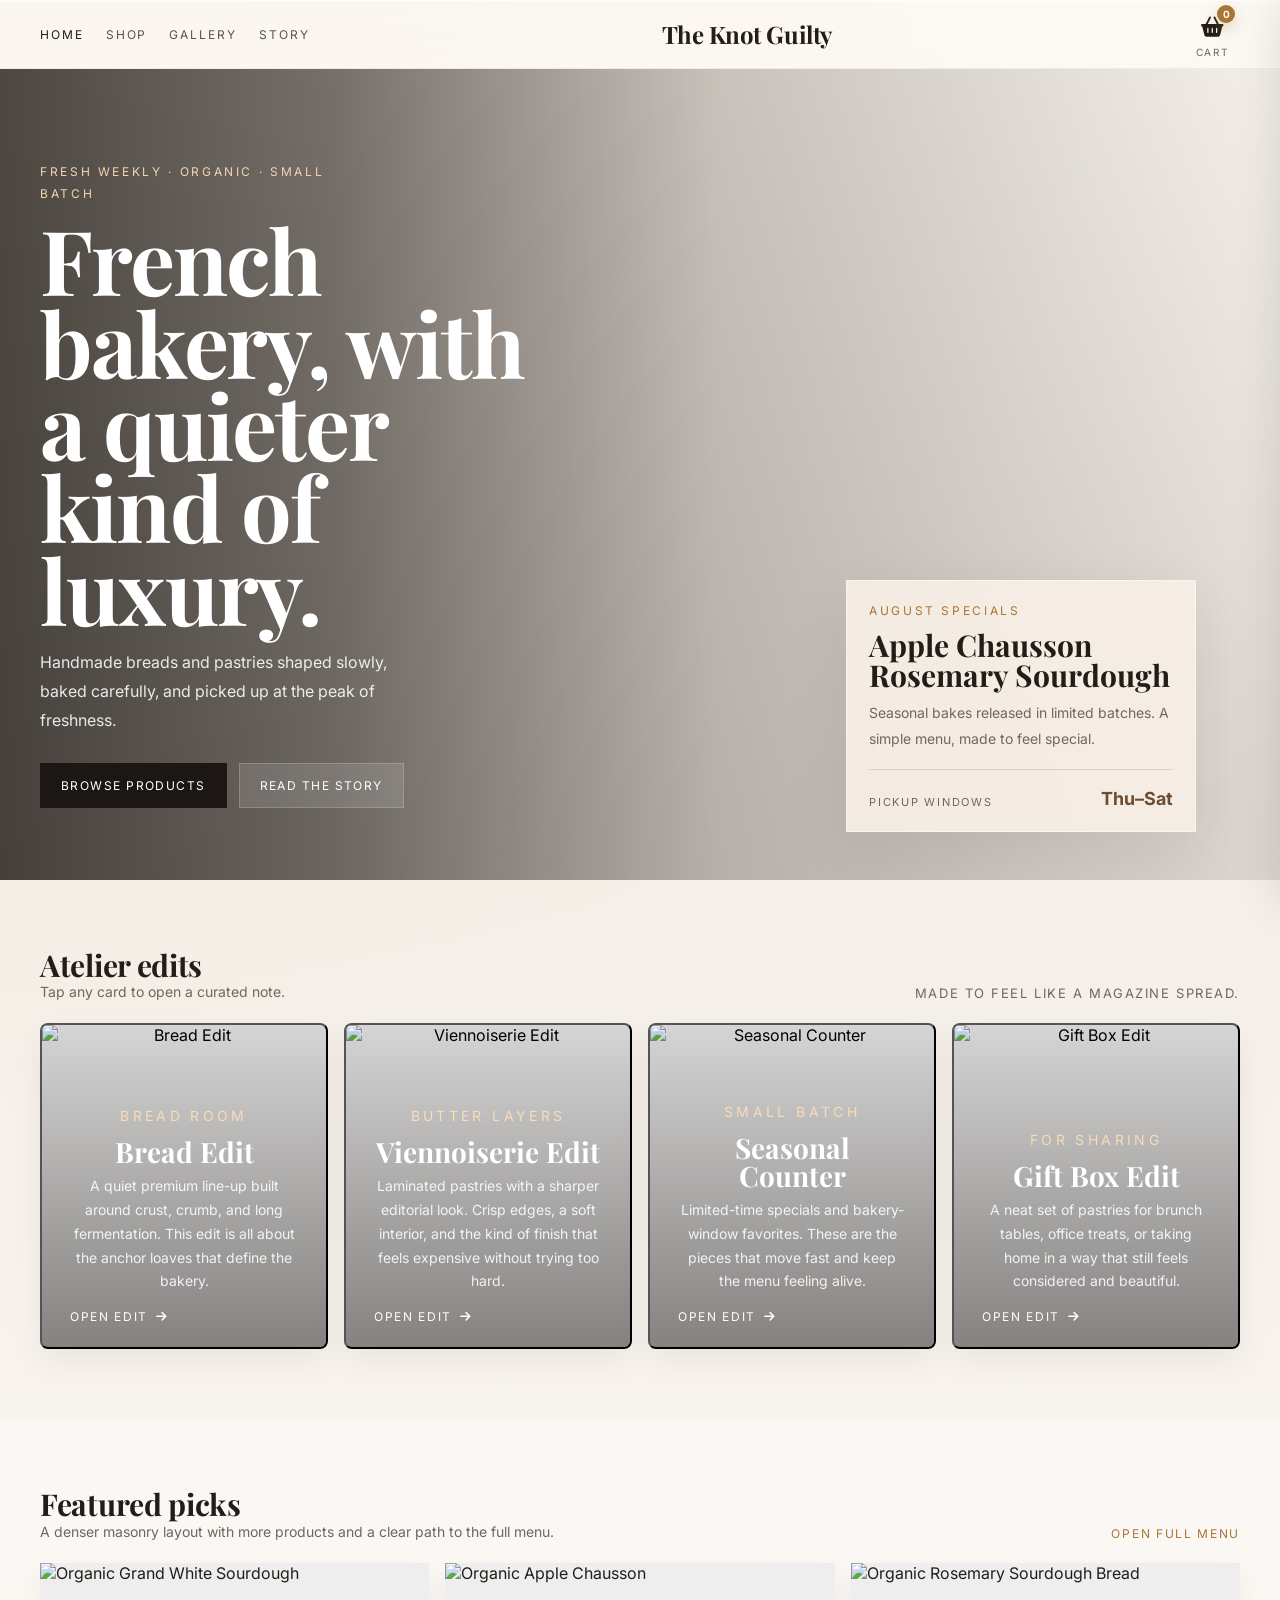
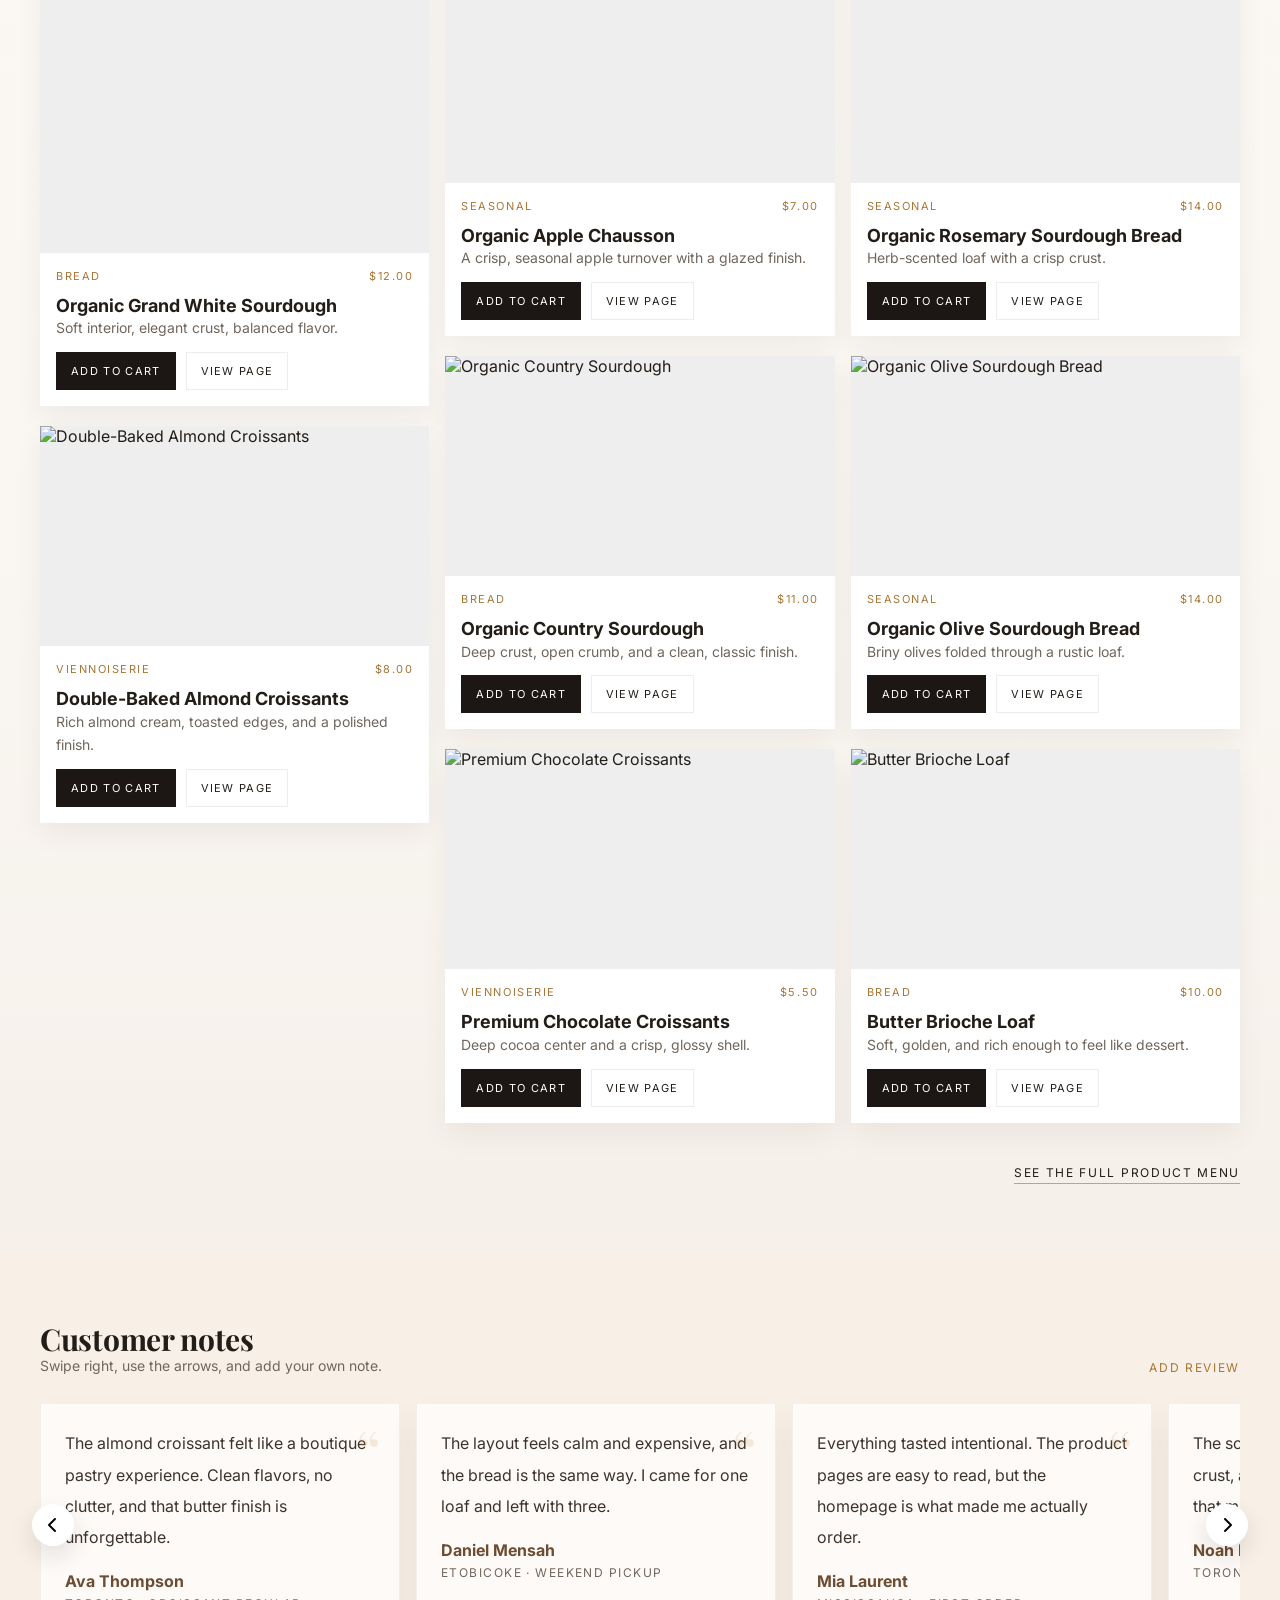
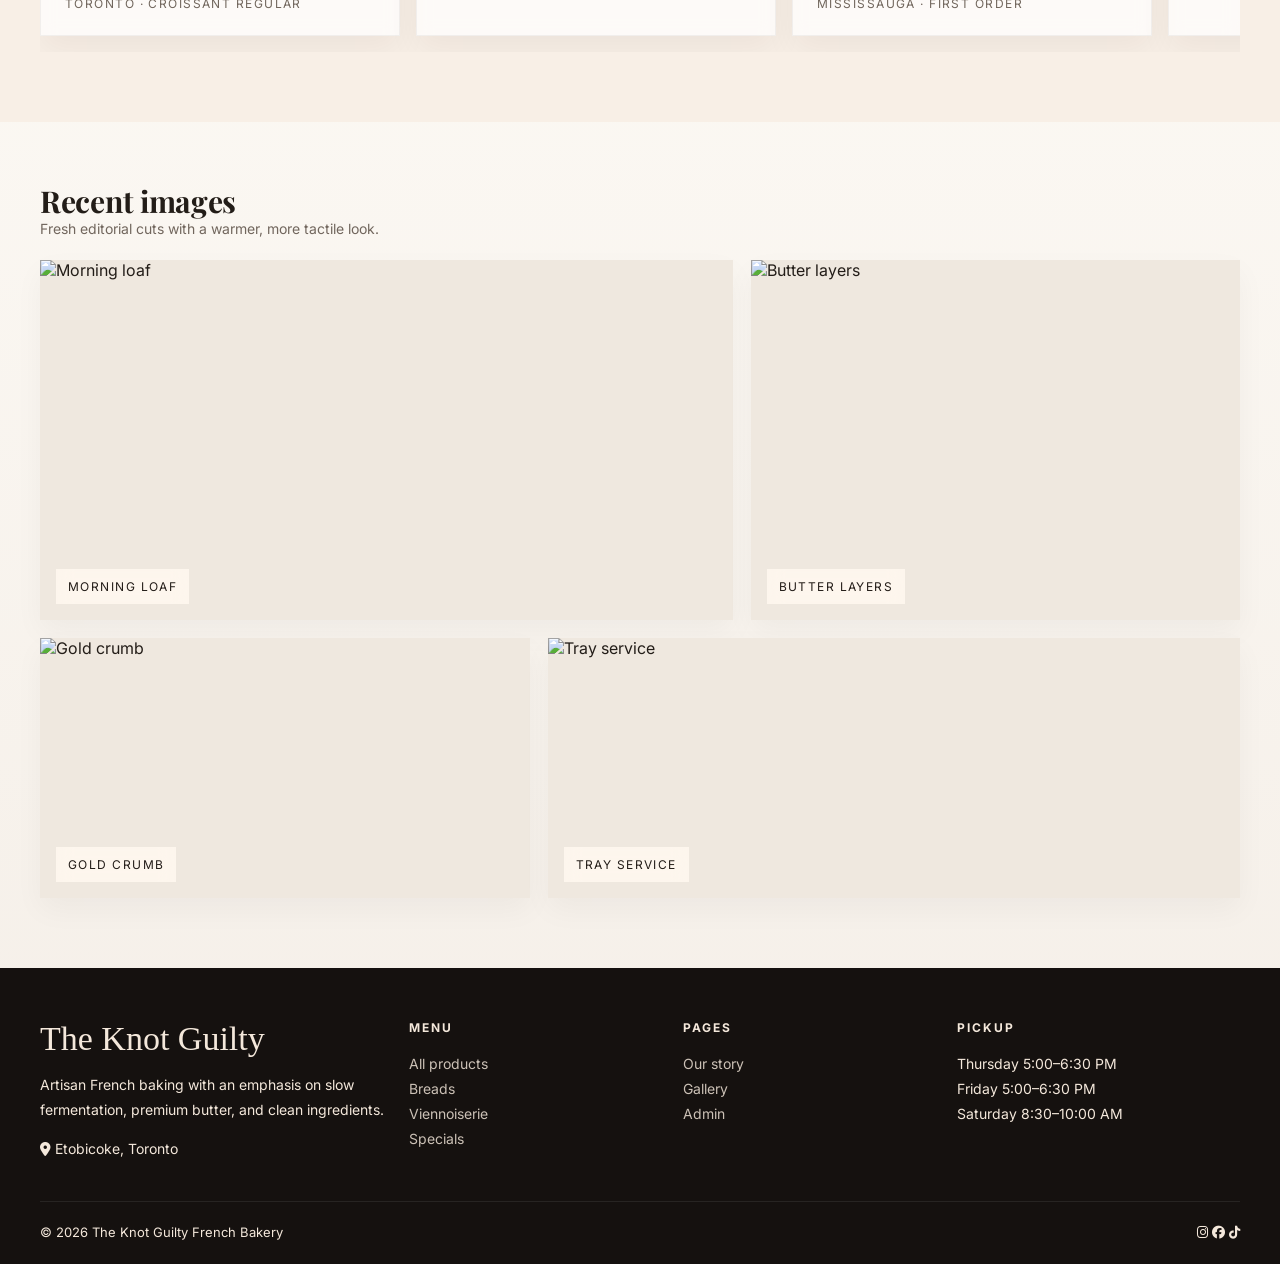
==== index.html @ 5c3dc0d5 "Add files via upload" ====
<!doctype html>
<html lang="en">
<head>
  <meta charset="utf-8">
  <meta name="viewport" content="width=device-width, initial-scale=1">
  <title>The Knot Guilty French Bakery</title>
  <link rel="preconnect" href="https://fonts.googleapis.com">
  <link rel="preconnect" href="https://fonts.gstatic.com" crossorigin>
  <link href="https://fonts.googleapis.com/css2?family=Inter:wght@400;500;600;700;800&family=Playfair+Display:wght@600;700;800&display=swap" rel="stylesheet">
  <link rel="stylesheet" href="https://cdnjs.cloudflare.com/ajax/libs/font-awesome/6.5.0/css/all.min.css">
  <link rel="stylesheet" href="styles.css">
  <link rel="stylesheet" href="home.css">
</head>
<body class="home-page">
  <header class="header home-header">
    <div class="container">
      <div class="header-start">
        <button class="menu-toggle" id="menu-toggle" type="button" aria-label="Open menu" aria-controls="mobile-menu" aria-expanded="false">
          <i class="fa-solid fa-bars" aria-hidden="true"></i>
          <span>Menu</span>
        </button>
        <nav class="nav nav--desktop" aria-label="Primary">
          <a href="index.html" aria-current="page">Home</a>
          <a href="products.html">Shop</a>
          <a href="gallery.html">Gallery</a>
          <a href="story.html">Story</a>
        </nav>
      </div>

      <a class="logo" href="index.html" aria-label="The Knot Guilty home">
        <span>The Knot Guilty</span>
      </a>

      <div class="header-actions">
        <button class="header-cart" id="cart-toggle" type="button" aria-label="Open cart" aria-controls="cart-drawer" aria-expanded="false">
          <span class="header-cart__icon">
            <i class="fa-solid fa-basket-shopping" aria-hidden="true"></i>
            <span class="header-cart__badge" data-cart-count>0</span>
          </span>
          <span class="header-cart__label">Cart</span>
        </button>
      </div>
    </div>
  </header>

  <aside class="mobile-menu" id="mobile-menu" aria-hidden="true" aria-label="Menu">
    <div class="mobile-menu__panel">
      <div class="mobile-menu__head">
        <div>
          <p class="eyebrow">Menu</p>
          <h2>Browse the bakery</h2>
        </div>
        <button class="icon-button" type="button" data-close-menu aria-label="Close menu">
          <i class="fa-solid fa-xmark"></i>
        </button>
      </div>

      <nav class="mobile-menu__nav">
        <a href="index.html" aria-current="page" data-mobile-link>Home</a>
        <a href="products.html" data-mobile-link>Shop</a>
        <a href="gallery.html" data-mobile-link>Gallery</a>
        <a href="story.html" data-mobile-link>Story</a>
        <a href="admin.html" data-mobile-link>Admin</a>
      </nav>

      <div class="mobile-menu__note">
        <p class="eyebrow">Pickup</p>
        <p>Thursday 5:00–6:30 PM<br>Friday 5:00–6:30 PM<br>Saturday 8:30–10:00 AM</p>
      </div>
    </div>
  </aside>

  <main>
    <section class="hero">
      <div class="container hero-grid">
        <div class="hero-copy">
          <p class="eyebrow">Fresh weekly · Organic · Small batch</p>
          <h1>French bakery, with a quieter kind of luxury.</h1>
          <p class="hero-lede">Handmade breads and pastries shaped slowly, baked carefully, and picked up at the peak of freshness.</p>
          <div class="hero-actions">
            <a class="btn btn-dark" href="products.html">Browse products</a>
            <a class="btn btn-light" href="story.html">Read the story</a>
          </div>
        </div>

        <aside class="hero-card">
          <div class="hero-card__eyebrow">August specials</div>
          <h2>Apple Chausson<br>Rosemary Sourdough</h2>
          <p>Seasonal bakes released in limited batches. A simple menu, made to feel special.</p>
          <div class="hero-card__line"></div>
          <div class="hero-card__meta">
            <span>Pickup windows</span>
            <strong>Thu–Sat</strong>
          </div>
        </aside>
      </div>
    </section>

    <section class="section editorial-section">
      <div class="container">
        <div class="section-head section-head--home">
          <div>
            <h2>Atelier edits</h2>
            <span>Tap any card to open a curated note.</span>
          </div>
          <p class="section-kicker">Made to feel like a magazine spread.</p>
        </div>

        <div class="edit-grid" data-editorial-grid></div>
      </div>
    </section>

    <section class="section section--cream">
      <div class="container">
        <div class="section-head section-head--home">
          <div>
            <h2>Featured picks</h2>
            <span>A denser masonry layout with more products and a clear path to the full menu.</span>
          </div>
          <a class="text-link" href="products.html">Open full menu</a>
        </div>

        <div class="featured-masonry" data-featured-grid></div>

        <div class="menu-link-row">
          <a class="menu-link" href="products.html">See the full product menu</a>
        </div>
      </div>
    </section>

    <section class="section reviews-section">
      <div class="container">
        <div class="section-head section-head--home">
          <div>
            <h2>Customer notes</h2>
            <span>Swipe right, use the arrows, and add your own note.</span>
          </div>
          <button class="text-link" id="open-review" type="button">Add review</button>
        </div>

        <div class="notes-shell">
          <button class="carousel-arrow carousel-arrow--left" id="reviews-prev" type="button" aria-label="Scroll reviews left">
            <i class="fa-solid fa-chevron-left" aria-hidden="true"></i>
          </button>
          <div class="review-track" data-review-track></div>
          <button class="carousel-arrow carousel-arrow--right" id="reviews-next" type="button" aria-label="Scroll reviews right">
            <i class="fa-solid fa-chevron-right" aria-hidden="true"></i>
          </button>
        </div>
      </div>
    </section>

    <section class="section recent-section">
      <div class="container">
        <div class="section-head section-head--home">
          <div>
            <h2>Recent images</h2>
            <span>Fresh editorial cuts with a warmer, more tactile look.</span>
          </div>
        </div>
        <div class="recent-grid" data-images-grid></div>
      </div>
    </section>
  </main>

  <footer class="footer home-footer">
    <div class="container">
      <div class="footer-grid">
        <div>
          <div class="brand">The Knot Guilty</div>
          <p>Artisan French baking with an emphasis on slow fermentation, premium butter, and clean ingredients.</p>
          <p><i class="fa-solid fa-location-dot"></i> Etobicoke, Toronto</p>
        </div>
        <div>
          <h4>Menu</h4>
          <ul>
            <li><a href="products.html">All products</a></li>
            <li><a href="products.html">Breads</a></li>
            <li><a href="products.html">Viennoiserie</a></li>
            <li><a href="products.html">Specials</a></li>
          </ul>
        </div>
        <div>
          <h4>Pages</h4>
          <ul>
            <li><a href="story.html">Our story</a></li>
            <li><a href="gallery.html">Gallery</a></li>
            <li><a href="admin.html">Admin</a></li>
          </ul>
        </div>
        <div>
          <h4>Pickup</h4>
          <p>Thursday 5:00–6:30 PM<br>Friday 5:00–6:30 PM<br>Saturday 8:30–10:00 AM</p>
        </div>
      </div>
      <div class="footer-bottom">
        <div>© <span data-year></span> The Knot Guilty French Bakery</div>
        <div><i class="fa-brands fa-instagram"></i> <i class="fa-brands fa-facebook"></i> <i class="fa-brands fa-tiktok"></i></div>
      </div>
    </div>
  </footer>

  <div class="backdrop" id="backdrop" hidden></div>

  <aside class="cart-drawer" id="cart-drawer" aria-hidden="true" aria-label="Shopping cart">
    <div class="cart-drawer__panel">
      <div class="cart-drawer__head">
        <div>
          <p class="eyebrow">Your order</p>
          <h2>Cart</h2>
        </div>
        <button class="icon-button" type="button" data-close-cart aria-label="Close cart">
          <i class="fa-solid fa-xmark"></i>
        </button>
      </div>

      <div class="cart-drawer__body" data-cart-body></div>

      <div class="cart-drawer__footer">
        <div class="cart-summary">
          <span>Subtotal</span>
          <strong data-cart-total>$0.00</strong>
        </div>
        <div class="cart-drawer__actions">
          <button class="btn btn-light btn-light--dark" type="button" data-clear-cart>Clear cart</button>
          <button class="btn btn-dark" type="button" data-checkout>Checkout</button>
        </div>
      </div>
    </div>
  </aside>

  <section class="modal" id="editorial-modal" aria-hidden="true" role="dialog" aria-modal="true" aria-labelledby="editorial-title">
    <div class="modal__panel modal__panel--editorial">
      <button class="icon-button modal__close" type="button" data-close-modal aria-label="Close dialog">
        <i class="fa-solid fa-xmark"></i>
      </button>
      <img class="modal__image" data-editorial-image alt="">
      <div class="modal__content">
        <p class="eyebrow" data-editorial-eyebrow></p>
        <h3 id="editorial-title" data-editorial-title></h3>
        <p data-editorial-copy></p>
        <div class="pill-row" data-editorial-pills></div>
        <div class="modal__actions">
          <a class="btn btn-dark" data-editorial-link href="products.html">Open collection</a>
          <a class="btn btn-light btn-light--dark" data-editorial-product href="products.html">View menu</a>
        </div>
      </div>
    </div>
  </section>

  <section class="modal" id="review-modal" aria-hidden="true" role="dialog" aria-modal="true" aria-labelledby="review-title">
    <div class="modal__panel modal__panel--review">
      <button class="icon-button modal__close" type="button" data-close-modal aria-label="Close dialog">
        <i class="fa-solid fa-xmark"></i>
      </button>
      <div class="modal__content">
        <p class="eyebrow">Leave a note</p>
        <h3 id="review-title">Add review</h3>
        <form id="review-form" class="review-form">
          <label>
            <span>Name</span>
            <input type="text" name="name" placeholder="Your name" required>
          </label>
          <label>
            <span>Email</span>
            <input type="email" name="email" placeholder="name@example.com" required>
          </label>
          <label>
            <span>Review</span>
            <textarea name="review" rows="5" placeholder="Tell people what you loved" required></textarea>
          </label>
          <div class="modal__actions">
            <button class="btn btn-dark" type="submit">Publish review</button>
            <button class="btn btn-light btn-light--dark" type="button" data-close-modal>Cancel</button>
          </div>
        </form>
      </div>
    </div>
  </section>

  <div class="modal-message" id="modal-message" hidden></div>

  <script src="home.js"></script>
</body>
</html>
---- styles.css ----
:root{
  --bg:#f7f3ef;
  --surface:#ffffff;
  --surface-2:#f2ece6;
  --ink:#1f1b17;
  --muted:#6f665f;
  --line:rgba(31,27,23,.10);
  --gold:#d7a45a;
  --gold-dark:#b98534;
  --brown:#6a4b33;
  --shadow:0 18px 50px rgba(20,15,10,.08);
  --radius:10px;
  --radius-sm:6px;
  --max:1280px;
}
*{box-sizing:border-box}
html,body{margin:0;padding:0}
body{
  font-family: Inter, ui-sans-serif, system-ui, -apple-system, BlinkMacSystemFont, "Segoe UI", sans-serif;
  color:var(--ink);
  background:
    radial-gradient(circle at top left, rgba(215,164,90,.08), transparent 24%),
    linear-gradient(180deg, #fff, var(--bg) 18%, #fff 55%);
}
img{max-width:100%;display:block}
a{text-decoration:none;color:inherit}
button,input{font:inherit}
.container{max-width:var(--max);margin:0 auto;padding:0 20px}
.topbar{
  background:#27221e;color:#f6efe7;font-size:12px;letter-spacing:.02em
}
.topbar .container{
  display:flex;justify-content:space-between;align-items:center;padding:8px 20px
}
.topbar a{color:#f6efe7;opacity:.82;margin-left:18px}
.topbar a:hover{opacity:1}
.header{
  background:rgba(255,255,255,.82);
  backdrop-filter:blur(14px);
  border-bottom:1px solid rgba(0,0,0,.05);
  position:sticky;top:0;z-index:20
}
.header .container{
  display:grid;grid-template-columns:1fr auto 1fr;align-items:center;gap:16px;padding:16px 20px
}
.logo{
  display:flex;align-items:center;justify-content:center;font-family:Georgia, "Times New Roman", serif;
  font-size:28px;font-weight:700;letter-spacing:.03em
}
.logo span{display:inline-block}
.header-icons{display:flex;justify-content:flex-end;gap:16px;color:var(--muted)}
.nav{
  display:flex;gap:22px;align-items:center;font-size:12px;letter-spacing:.16em;text-transform:uppercase;
}
.nav a{opacity:.78}
.nav a:hover{opacity:1}
.search{
  display:flex;align-items:center;justify-content:flex-end;gap:8px
}
.search input{
  width:min(320px,100%);border:none;border-bottom:1px solid var(--line);padding:8px 4px;background:transparent;outline:none
}
.hero{
  position:relative;min-height:620px;overflow:hidden;background:
    linear-gradient(90deg, rgba(15,10,6,.65) 0%, rgba(15,10,6,.42) 34%, rgba(15,10,6,.14) 58%, rgba(15,10,6,.02) 100%),
    url('https://images.unsplash.com/photo-1555507036-ab1f4038808a?auto=format&fit=crop&w=1800&q=80') center/cover no-repeat;
  color:#fff
}
.hero::after{
  content:"";position:absolute;inset:0;
  background:linear-gradient(180deg, transparent 60%, rgba(18,12,8,.20));
}
.hero .container{position:relative;z-index:1;min-height:620px;display:flex;align-items:center}
.hero__content{max-width:520px;padding:90px 0}
.hero .eyebrow{
  text-transform:uppercase;letter-spacing:.22em;font-size:12px;color:#f2d5b2;margin:0 0 14px
}
.hero h1{
  font-family:Georgia, "Times New Roman", serif;
  font-size:clamp(48px, 7vw, 84px);line-height:.94;margin:0 0 18px;font-weight:700;max-width:8ch
}
.hero p{max-width:38ch;color:rgba(255,255,255,.88);font-size:16px;line-height:1.8;margin:0 0 28px}
.hero-actions{display:flex;gap:12px;flex-wrap:wrap}
.btn{
  display:inline-flex;align-items:center;gap:10px;padding:14px 20px;border-radius:0;border:1px solid transparent;
  transition:all .2s ease;font-size:13px;letter-spacing:.12em;text-transform:uppercase
}
.btn-dark{background:#171311;color:#fff}
.btn-dark:hover{transform:translateY(-1px);background:#000}
.btn-light{background:rgba(255,255,255,.12);color:#fff;border-color:rgba(255,255,255,.25);backdrop-filter:blur(8px)}
.btn-light:hover{background:rgba(255,255,255,.18)}
.hero-card{
  position:absolute;right:5vw;bottom:48px;z-index:2;background:rgba(255,255,255,.82);
  backdrop-filter:blur(10px);color:var(--ink);padding:18px;border:1px solid rgba(255,255,255,.5);
  width:min(300px, 82vw);box-shadow:var(--shadow)
}
.hero-card .small{font-size:12px;letter-spacing:.16em;text-transform:uppercase;color:var(--gold-dark);margin-bottom:10px}
.hero-card h3{margin:0 0 8px;font-size:24px;line-height:1.05;font-family:Georgia, serif}
.hero-card p{margin:0;color:var(--muted);line-height:1.7;font-size:14px}
.rail{
  background:#fff;border-top:1px solid var(--line);border-bottom:1px solid var(--line)
}
.category-rail{
  display:grid;grid-template-columns:repeat(6,1fr);gap:14px;padding:18px 0
}
.cat{
  background:#faf7f4;border:1px solid rgba(0,0,0,.05);padding:16px 12px;text-align:center;display:grid;gap:8px;
}
.cat i{font-size:20px;color:var(--brown)}
.cat span{font-size:12px;letter-spacing:.12em;text-transform:uppercase}
.section{padding:72px 0}
.section--soft{background:linear-gradient(180deg, #fff, #f8f1ea 100%)}
.section-head{
  display:flex;justify-content:space-between;align-items:end;gap:16px;margin-bottom:22px
}
.section-head h2{font-size:28px;line-height:1.1;margin:0;font-family:Georgia, serif}
.section-head span{color:var(--muted);font-size:14px}
.feature-strip{
  display:grid;grid-template-columns:1.2fr .8fr .8fr;gap:18px
}
.feature{
  position:relative;min-height:240px;overflow:hidden;background:#ede5de
}
.feature img{position:absolute;inset:0;width:100%;height:100%;object-fit:cover}
.feature::after{
  content:"";position:absolute;inset:0;background:linear-gradient(90deg, rgba(27,18,12,.12), rgba(27,18,12,.03))
}
.feature .text{
  position:relative;z-index:1;padding:24px;max-width:240px
}
.feature .text h3{font-family:Georgia, serif;font-size:28px;margin:0 0 8px;line-height:1}
.feature .text p{margin:0;color:rgba(255,255,255,.88);text-shadow:0 2px 14px rgba(0,0,0,.18)}
.feature.light .text p{color:var(--muted);text-shadow:none}
.feature.light::after{background:linear-gradient(90deg, rgba(255,255,255,.42), rgba(255,255,255,.04))}
.feature.light .text h3{color:var(--ink)}
.feature.light .text .eyebrow{color:var(--gold-dark)}
.collection{
  display:grid;grid-template-columns:1fr 1fr;gap:28px;align-items:stretch
}
.collection__image{
  min-height:520px;position:relative;overflow:hidden;background:#ece5dd
}
.collection__image img{position:absolute;inset:0;width:100%;height:100%;object-fit:cover}
.collection__overlay{
  position:absolute;left:22px;bottom:22px;background:rgba(255,255,255,.84);padding:16px 18px;max-width:240px
}
.collection__overlay h3{font-family:Georgia, serif;font-size:30px;margin:0 0 8px;line-height:1}
.collection__overlay p{margin:0;color:var(--muted);line-height:1.7;font-size:14px}
.collection__content{display:grid;gap:18px;align-content:start}
.mini-card{
  display:flex;gap:18px;align-items:center;background:#fff;padding:14px;border:1px solid rgba(0,0,0,.05)
}
.mini-card img{width:130px;height:100px;object-fit:cover;flex:0 0 auto}
.mini-card h4{margin:0 0 6px;font-size:18px}
.mini-card p{margin:0;color:var(--muted);font-size:14px;line-height:1.65}
.actions-line{
  margin-top:10px;display:flex;gap:12px;align-items:center
}
.muted{color:var(--muted)}
.chip-row{display:flex;gap:10px;flex-wrap:wrap}
.chip{
  font-size:12px;letter-spacing:.12em;text-transform:uppercase;padding:10px 14px;background:#fff;border:1px solid var(--line)
}
.banner{
  margin:24px 0 0;min-height:150px;display:grid;place-items:center;position:relative;overflow:hidden;
  background:url('https://images.unsplash.com/photo-1491962610905-7d8dfbbf4f33?auto=format&fit=crop&w=1800&q=80') center/cover no-repeat;
}
.banner::after{content:"";position:absolute;inset:0;background:rgba(35,22,15,.45)}
.banner h3{position:relative;z-index:1;color:#fff;font-size:28px;letter-spacing:.08em;text-transform:uppercase}
.trust-row{
  display:grid;grid-template-columns:repeat(4,1fr);gap:14px;margin-top:22px
}
.trust{
  background:#fff;border:1px solid rgba(0,0,0,.05);padding:18px;display:flex;gap:12px;align-items:flex-start
}
.trust i{font-size:18px;color:var(--gold-dark);margin-top:2px}
.trust strong{display:block;margin-bottom:4px}
.trust span{color:var(--muted);font-size:13px;line-height:1.6}
.reviews{
  background:#f8efe6
}
.review-grid{display:grid;grid-template-columns:1fr 1fr;gap:22px}
.review{
  background:rgba(255,255,255,.4);padding:28px;border-left:2px solid rgba(215,164,90,.7)
}
.review i{color:var(--gold-dark);font-size:22px}
.review p{line-height:1.8;color:#423931}
.review .name{margin-top:14px;color:var(--brown);font-weight:600}
.news-grid{
  display:grid;grid-template-columns:repeat(3,1fr);gap:18px
}
.news-card{
  background:#fff;overflow:hidden;border:1px solid rgba(0,0,0,.05)
}
.news-card img{height:220px;width:100%;object-fit:cover}
.news-card .body{padding:16px}
.news-card h3{margin:0 0 8px;font-size:18px}
.news-card p{margin:0 0 12px;color:var(--muted);line-height:1.7;font-size:14px}
.news-card a{font-size:12px;letter-spacing:.14em;text-transform:uppercase;color:var(--gold-dark)}
.newsletter{
  display:grid;grid-template-columns:1.2fr .8fr;gap:20px;align-items:center;
  background:#f0e4d8;padding:26px;border:1px solid rgba(0,0,0,.05)
}
.newsletter h3{margin:0 0 8px;font-size:24px;font-family:Georgia, serif}
.newsletter p{margin:0;color:var(--muted)}
.newsletter form{display:flex;gap:12px}
.newsletter input{
  flex:1;border:1px solid rgba(0,0,0,.08);background:#fff;padding:14px 16px;outline:none
}
.footer{
  background:#161311;color:#f3ede6;padding:52px 0 24px;margin-top:0
}
.footer-grid{
  display:grid;grid-template-columns:1.1fr .8fr .8fr .9fr;gap:24px
}
.footer h4{margin:0 0 16px;font-size:12px;letter-spacing:.18em;text-transform:uppercase;color:#cfa76a}
.footer p,.footer a,.footer li{color:rgba(243,237,230,.72);font-size:14px;line-height:1.8}
.footer ul{list-style:none;margin:0;padding:0}
.footer .brand{font-family:Georgia, serif;font-size:34px;color:#fff;margin-bottom:14px}
.footer-bottom{
  display:flex;justify-content:space-between;align-items:center;padding-top:22px;margin-top:26px;border-top:1px solid rgba(255,255,255,.08);
  color:rgba(243,237,230,.54);font-size:13px
}

/* products page */
.page-hero{
  padding:56px 0 24px;
}
.page-hero h1{
  font-size:clamp(34px,5vw,58px);margin:0 0 10px;font-family:Georgia, serif
}
.page-hero p{margin:0;color:var(--muted);max-width:58ch;line-height:1.8}
.filters{
  display:flex;gap:10px;flex-wrap:wrap;margin-top:24px
}
.filter-btn{
  border:none;background:#fff;border:1px solid var(--line);padding:12px 14px;cursor:pointer;letter-spacing:.12em;text-transform:uppercase;font-size:12px
}
.filter-btn.is-active{background:#171311;color:#fff;border-color:#171311}
.searchbar{
  margin-top:18px;display:flex;gap:12px;align-items:center
}
.searchbar input{
  width:min(480px,100%);padding:14px 16px;border:1px solid var(--line);background:#fff;outline:none
}
.product-grid{
  display:grid;grid-template-columns:repeat(12,1fr);gap:18px;grid-auto-flow:dense
}
.product-card{
  grid-column:span 4;background:#fff;border:1px solid rgba(0,0,0,.05);overflow:hidden;display:block
}
.product-card.tall{grid-row:span 2}
.product-card.wide{grid-column:span 8}
.product-card__image{height:240px;overflow:hidden;background:#eee}
.product-card__image img{width:100%;height:100%;object-fit:cover;transition:transform .5s ease}
.product-card:hover .product-card__image img{transform:scale(1.03)}
.product-card__body{padding:16px}
.meta-row{
  display:flex;justify-content:space-between;gap:12px;color:var(--gold-dark);font-size:11px;letter-spacing:.12em;text-transform:uppercase
}
.product-card h3{margin:10px 0 8px;font-size:20px;line-height:1.2}
.product-card p{margin:0;color:var(--muted);line-height:1.7;font-size:14px;min-height:45px}
.product-card__foot{display:flex;justify-content:space-between;align-items:center;margin-top:14px}
.product-card__foot strong{font-size:18px}
.product-card__foot span{font-size:12px;letter-spacing:.12em;text-transform:uppercase;color:var(--gold-dark)}
/* product page */
.product-hero{
  display:grid;grid-template-columns:1.15fr .85fr;gap:28px;align-items:stretch;padding:40px 0 20px
}
.product-hero__media{
  min-height:640px;overflow:hidden;background:#eee
}
.product-hero__media img{width:100%;height:100%;object-fit:cover}
.product-hero__content{
  padding:18px 0 0
}
.eyebrow{letter-spacing:.18em;text-transform:uppercase;color:var(--gold-dark);font-size:12px;margin:0 0 10px}
.product-hero__content h1{
  font-family:Georgia, serif;font-size:clamp(38px,4vw,66px);line-height:.96;margin:0 0 16px
}
.lede{color:var(--muted);line-height:1.9;font-size:16px;max-width:48ch}
.pill-row{display:flex;gap:10px;flex-wrap:wrap;margin:18px 0 22px}
.pill{padding:10px 12px;background:#fff;border:1px solid var(--line);font-size:12px;letter-spacing:.12em;text-transform:uppercase}
.price-row{
  display:flex;align-items:end;justify-content:space-between;gap:16px;border-top:1px solid var(--line);border-bottom:1px solid var(--line);
  padding:18px 0;margin:18px 0 22px
}
.price-row strong{font-size:28px}
.price-row span{color:var(--muted);font-size:13px;letter-spacing:.12em;text-transform:uppercase}
.option-grid{display:grid;gap:12px}
.option-grid div{
  display:flex;gap:10px;align-items:center;background:#fff;border:1px solid var(--line);padding:14px 16px
}
.option-grid i{color:var(--gold-dark)}
.action-row{display:flex;gap:12px;flex-wrap:wrap;margin-top:24px}
.detail-grid{
  display:grid;grid-template-columns:repeat(3,1fr);gap:16px;margin:24px 0 0
}
.detail-card{background:#fff;border:1px solid rgba(0,0,0,.05);padding:18px}
.detail-card h2{margin:0 0 10px;font-size:18px}
.detail-card p{margin:0;color:var(--muted);line-height:1.8}
.related-section{padding:56px 0 0}
.related-grid{
  display:grid;grid-template-columns:repeat(3,1fr);gap:16px
}
.related-card{
  background:#fff;border:1px solid rgba(0,0,0,.05);overflow:hidden
}
.related-card img{height:200px;width:100%;object-fit:cover}
.related-card div{padding:14px}
.related-card h3{margin:0 0 6px;font-size:16px}
.related-card p{margin:0;color:var(--gold-dark)}
/* story */
.story-grid{
  display:grid;grid-template-columns:1fr 1fr;gap:24px;align-items:start
}
.story-panel{
  background:#fff;border:1px solid rgba(0,0,0,.05);padding:20px
}
.story-panel h2{font-family:Georgia, serif;font-size:30px;margin:0 0 12px}
.story-panel p{margin:0;color:var(--muted);line-height:1.9}
.timeline{
  display:grid;gap:14px;margin-top:20px
}
.step{
  display:grid;grid-template-columns:64px 1fr;gap:16px;align-items:center;background:#fbf7f3;border:1px solid rgba(0,0,0,.05);padding:12px
}
.step .num{
  font-family:Georgia, serif;font-size:26px;color:var(--gold-dark)
}
.story-aside{
  display:grid;gap:14px
}
.story-image{
  min-height:220px;overflow:hidden;background:#ece5de
}
.story-image img{width:100%;height:100%;object-fit:cover}
.gallery-grid{
  column-count:3;column-gap:18px
}
.gallery-item{
  break-inside:avoid;background:#fff;border:1px solid rgba(0,0,0,.05);margin:0 0 18px;overflow:hidden
}
.gallery-item img{width:100%;height:auto;display:block}
.gallery-item figcaption{padding:12px 14px;color:var(--muted);font-size:13px}
.gallery-item.span-2{transform:translateY(10px)}
.gallery-item.span-wide{transform:translateY(-8px)}
.admin-top{
  display:grid;grid-template-columns:repeat(4,1fr);gap:14px;margin-bottom:18px
}
.stat{
  background:#fff;border:1px solid rgba(0,0,0,.05);padding:16px
}
.stat span{display:block;color:var(--muted);font-size:12px;letter-spacing:.12em;text-transform:uppercase}
.stat strong{font-size:32px;font-family:Georgia, serif}
.admin-layout{display:grid;grid-template-columns:1.15fr .85fr;gap:18px}
.admin-panel{
  background:#fff;border:1px solid rgba(0,0,0,.05);padding:18px
}
.admin-panel h2{margin:0 0 10px}
.admin-panel p{margin:0;color:var(--muted);line-height:1.8}
.table-wrap{overflow:auto}
table{width:100%;border-collapse:collapse;margin-top:12px}
th,td{padding:14px 10px;border-bottom:1px solid rgba(0,0,0,.06);text-align:left;font-size:14px}
th{text-transform:uppercase;letter-spacing:.12em;font-size:11px;color:var(--muted)}
.admin-product{display:flex;align-items:center;gap:12px}
.admin-product img{width:56px;height:56px;object-fit:cover}
.quick-card{
  background:linear-gradient(180deg,#fff,#f6efe8);border:1px solid rgba(0,0,0,.05);padding:18px
}
.quick-card ul{list-style:none;margin:0;padding:0;display:grid;gap:10px}
.quick-card li{display:flex;justify-content:space-between;color:var(--muted)}
@media (max-width:1100px){
  .category-rail{grid-template-columns:repeat(3,1fr)}
  .feature-strip,.collection,.review-grid,.news-grid,.newsletter,.footer-grid,.product-hero,.story-grid,.admin-layout{grid-template-columns:1fr}
  .product-grid{grid-template-columns:repeat(6,1fr)}
  .product-card{grid-column:span 3}
  .product-card.wide{grid-column:span 6}
  .detail-grid,.trust-row,.admin-top{grid-template-columns:repeat(2,1fr)}
  .gallery-grid{column-count:2}
  .header .container{grid-template-columns:1fr auto}
  .nav,.search{display:none}
  .hero .container{min-height:560px}
}
@media (max-width:720px){
  .hero{min-height:580px}
  .hero .container{min-height:580px}
  .hero-card{position:relative;right:auto;bottom:auto;margin-top:18px;max-width:none}
  .category-rail,.feature-strip,.collection,.review-grid,.news-grid,.newsletter,.footer-grid,.detail-grid,.trust-row,.admin-top{grid-template-columns:1fr}
  .product-grid{grid-template-columns:1fr}
  .product-card,.product-card.wide{grid-column:span 1}
  .gallery-grid{column-count:1}
  .header .container{padding:12px 16px}
  .logo{font-size:24px}
}
/* shared shell for inner pages */
body{scroll-behavior:smooth}
body.is-layer-open{overflow:hidden}
.header{
  background:rgba(255,255,255,.84);
  backdrop-filter:blur(14px);
  border-bottom:1px solid rgba(0,0,0,.05);
  position:sticky;
  top:0;
  z-index:20;
}
.header .container{
  display:grid;
  grid-template-columns:1fr auto 1fr;
  align-items:center;
  gap:16px;
  padding:16px 20px;
}
.header-start,
.header-actions{
  display:flex;
  align-items:center;
}
.header-start{gap:18px}
.header-actions{justify-content:flex-end}
.logo{
  display:flex;
  align-items:center;
  justify-content:center;
  font-family:"Playfair Display", Georgia, serif;
  font-size:28px;
  font-weight:700;
  letter-spacing:.03em;
}
.nav{
  display:flex;
  gap:22px;
  align-items:center;
  font-size:12px;
  letter-spacing:.16em;
  text-transform:uppercase;
}
.nav a{opacity:.78}
.nav a:hover,
.nav a[aria-current="page"]{opacity:1}
.header-cart{
  position:relative;
  display:inline-flex;
  flex-direction:column;
  align-items:center;
  justify-content:center;
  gap:6px;
  border:0;
  background:transparent;
  padding:4px 2px;
  color:var(--ink);
  cursor:pointer;
}
.header-cart__icon{
  position:relative;
  display:grid;
  place-items:center;
  width:50px;
  height:50px;
  border-radius:16px;
  background:rgba(255,255,255,.72);
  box-shadow:0 10px 22px rgba(30,22,16,.06);
}
.header-cart__icon i{font-size:20px}
.header-cart__badge{
  position:absolute;
  top:-8px;
  right:-8px;
  min-width:22px;
  height:22px;
  padding:0 5px;
  border-radius:999px;
  background:var(--ink);
  color:#fff;
  font-size:12px;
  font-weight:700;
  display:grid;
  place-items:center;
  box-shadow:0 8px 18px rgba(0,0,0,.18);
}
.header-cart__label{
  font-size:11px;
  letter-spacing:.18em;
  text-transform:uppercase;
  color:var(--muted);
}
.menu-toggle{
  display:none;
  align-items:center;
  gap:8px;
  padding:0;
  border:0;
  background:none;
  color:var(--ink);
  font:inherit;
  letter-spacing:.14em;
  text-transform:uppercase;
  font-size:11px;
  cursor:pointer;
}
.menu-toggle i{font-size:18px}
.icon-button{
  border:0;
  width:42px;
  height:42px;
  border-radius:999px;
  background:rgba(255,255,255,.72);
  display:grid;
  place-items:center;
  cursor:pointer;
  box-shadow:0 8px 20px rgba(0,0,0,.08);
}
.backdrop{
  position:fixed;
  inset:0;
  z-index:90;
  background:rgba(20,14,10,.45);
  backdrop-filter:blur(3px);
}
.mobile-menu{
  position:fixed;
  inset:0;
  z-index:95;
  display:none;
  pointer-events:none;
}
.mobile-menu.open{
  display:block;
  pointer-events:auto;
}
.mobile-menu__panel{
  position:absolute;
  top:0;
  left:0;
  width:min(360px, 88vw);
  height:100%;
  background:rgba(252,247,241,.98);
  backdrop-filter:blur(18px);
  border-right:1px solid rgba(35,29,24,.08);
  box-shadow:20px 0 50px rgba(0,0,0,.12);
  padding:20px;
  display:flex;
  flex-direction:column;
  gap:24px;
  transform:translateX(-102%);
  transition:transform .34s ease;
}
.mobile-menu.open .mobile-menu__panel{transform:translateX(0)}
.mobile-menu__head{
  display:flex;
  align-items:flex-start;
  justify-content:space-between;
  gap:14px;
}
.mobile-menu__head h2{
  margin:6px 0 0;
  font-family:"Playfair Display", Georgia, serif;
  font-size:34px;
  line-height:1;
}
.mobile-menu__nav{display:grid;gap:10px}
.mobile-menu__nav a{
  display:flex;
  align-items:center;
  justify-content:space-between;
  padding:14px 0;
  border-bottom:1px solid rgba(35,29,24,.08);
  color:var(--ink);
  text-transform:uppercase;
  letter-spacing:.14em;
  font-size:12px;
}
.mobile-menu__nav a::after{
  content:"›";
  color:var(--gold-dark);
  font-size:18px;
}
.mobile-menu__note{
  margin-top:auto;
  padding:16px;
  background:rgba(255,255,255,.7);
  border:1px solid rgba(35,29,24,.06);
}
.mobile-menu__note p{
  margin:0;
  color:var(--muted);
  line-height:1.8;
}
.cart-drawer{
  position:fixed;
  inset:0 0 0 auto;
  width:min(520px, 100%);
  z-index:100;
  transform:translateX(104%);
  transition:transform .34s ease;
}
.cart-drawer.open{transform:translateX(0)}
.cart-drawer__panel{
  height:100%;
  display:flex;
  flex-direction:column;
  background:linear-gradient(180deg, #fffaf4 0%, #f6eee4 100%);
  box-shadow:-18px 0 48px rgba(0,0,0,.14);
}
.cart-drawer__head,
.cart-drawer__footer{
  padding:20px;
  border-color:rgba(35,29,24,.08);
}
.cart-drawer__head{
  display:flex;
  justify-content:space-between;
  align-items:flex-start;
  gap:16px;
  border-bottom:1px solid rgba(35,29,24,.08);
}
.cart-drawer__head h2{
  margin:6px 0 0;
  font-family:"Playfair Display", Georgia, serif;
  font-size:42px;
  line-height:1;
}
.cart-drawer__body{
  flex:1;
  overflow:auto;
  padding:16px 20px 10px;
}
.cart-overview{
  display:grid;
  grid-template-columns:1fr 1.2fr;
  gap:12px;
  margin-bottom:16px;
}
.cart-overview__count,
.cart-overview__note{
  background:rgba(255,255,255,.7);
  border:1px solid rgba(35,29,24,.06);
  padding:16px;
}
.cart-overview__count span{
  display:block;
  font-family:"Playfair Display", Georgia, serif;
  font-size:40px;
  line-height:1;
  color:var(--gold-dark);
}
.cart-overview__count p,
.cart-overview__note span{
  margin:8px 0 0;
  color:var(--muted);
  line-height:1.7;
}
.cart-items{display:grid;gap:12px}
.cart-item{
  display:grid;
  grid-template-columns:84px 1fr;
  gap:14px;
  padding:12px;
  background:rgba(255,255,255,.74);
  border:1px solid rgba(35,29,24,.06);
}
.cart-item__image{overflow:hidden;background:#efe8df}
.cart-item__image img{width:100%;height:100%;object-fit:cover;display:block}
.cart-item__body{display:grid;gap:8px}
.cart-item__top{
  display:flex;
  justify-content:space-between;
  gap:12px;
  align-items:flex-start;
}
.cart-item__top h4{margin:0;font-size:18px;line-height:1.15}
.cart-item__meta{
  margin-top:6px;
  font-size:11px;
  letter-spacing:.14em;
  text-transform:uppercase;
  color:var(--gold-dark);
}
.qty-row{
  display:flex;
  align-items:center;
  justify-content:space-between;
  gap:12px;
  margin-top:14px;
}
.qty-stepper{
  display:inline-flex;
  align-items:center;
  gap:12px;
  background:#fff;
  border:1px solid rgba(35,29,24,.08);
  padding:6px 10px;
}
.qty-stepper button{
  width:28px;
  height:28px;
  border:0;
  background:transparent;
  font-size:20px;
  cursor:pointer;
}
.remove-btn{
  border:0;
  background:none;
  padding:0;
  font:inherit;
  color:var(--muted);
  text-transform:uppercase;
  letter-spacing:.12em;
  font-size:11px;
  cursor:pointer;
}
.cart-empty{
  display:grid;
  gap:14px;
  padding:20px;
  background:rgba(255,255,255,.8);
  border:1px solid rgba(35,29,24,.06);
}
.cart-empty h3{
  margin:0;
  font-family:"Playfair Display", Georgia, serif;
  font-size:34px;
  line-height:1;
}
.cart-drawer__footer{
  border-top:1px solid rgba(35,29,24,.08);
  background:rgba(255,255,255,.5);
}
.cart-summary{
  display:flex;
  justify-content:space-between;
  align-items:center;
  gap:14px;
  margin-bottom:14px;
  font-size:18px;
}
.cart-drawer__actions{
  display:grid;
  grid-template-columns:1fr 1fr;
  gap:12px;
}
.page-hero{
  position:relative;
  overflow:hidden;
  padding:64px 0 34px;
}
.page-hero::before{
  content:"";
  position:absolute;
  inset:0;
  background:linear-gradient(90deg, rgba(255,255,255,.86), rgba(255,255,255,.66));
  z-index:-1;
}
.page-hero--shop::before{
  background:
    linear-gradient(90deg, rgba(255,248,240,.94), rgba(255,248,240,.72)),
    url('https://images.unsplash.com/photo-1555507036-ab1f4038808a?auto=format&fit=crop&w=1800&q=80') center/cover no-repeat;
}
.page-hero--gallery::before{
  background:
    linear-gradient(90deg, rgba(255,248,240,.92), rgba(255,248,240,.70)),
    url('https://images.unsplash.com/photo-1547592180-85f173990554?auto=format&fit=crop&w=1800&q=80') center/cover no-repeat;
}
.page-hero--story::before{
  background:
    linear-gradient(90deg, rgba(255,248,240,.92), rgba(255,248,240,.70)),
    url('https://images.unsplash.com/photo-1495474472287-4d71bcdd2085?auto=format&fit=crop&w=1800&q=80') center/cover no-repeat;
}
.page-hero h1{
  font-size:clamp(34px,5vw,58px);
  margin:0 0 10px;
  font-family:"Playfair Display", Georgia, serif;
}
.page-hero p{margin:0;color:var(--muted);max-width:58ch;line-height:1.8}
.page-hero__lead{
  max-width:70ch;
}
.page-hero__meta,
.story-stat-grid{
  display:grid;
  grid-template-columns:repeat(3, minmax(0, 1fr));
  gap:14px;
  margin-top:22px;
}
.meta-chip,
.story-stat{
  background:rgba(255,255,255,.72);
  border:1px solid rgba(0,0,0,.06);
  padding:14px 16px;
}
.meta-chip span,
.story-stat span{
  display:block;
  font-size:11px;
  letter-spacing:.14em;
  text-transform:uppercase;
  color:var(--gold-dark);
}
.meta-chip strong,
.story-stat strong{
  display:block;
  margin-top:8px;
  font-size:22px;
  font-family:"Playfair Display", Georgia, serif;
}
.filters{
  display:flex;gap:10px;flex-wrap:wrap;margin-top:24px
}
.filter-btn{
  border:none;background:#fff;border:1px solid var(--line);padding:12px 14px;cursor:pointer;letter-spacing:.12em;text-transform:uppercase;font-size:12px
}
.filter-btn.is-active{background:#171311;color:#fff;border-color:#171311}
.searchbar{
  margin-top:18px;display:flex;gap:12px;align-items:center;flex-wrap:wrap
}
.searchbar input{
  width:min(480px,100%);padding:14px 16px;border:1px solid var(--line);background:#fff;outline:none
}
.searchbar span{color:var(--muted);font-size:13px;letter-spacing:.12em;text-transform:uppercase}
.product-grid{
  column-count:3;
  column-gap:18px;
  column-fill:balance;
}
.product-card{
  break-inside:avoid;
  display:block;
  width:100%;
  margin:0 0 18px;
  background:#fff;
  border:1px solid rgba(0,0,0,.05);
  overflow:hidden;
}
.product-card.tall,
.product-card.wide{grid-column:auto;grid-row:auto}
.product-card__image{
  display:block;
  background:#eee;
  overflow:hidden;
}
.product-card__image img{
  width:100%;
  height:auto;
  display:block;
  transition:transform .5s ease;
}
.product-card:hover .product-card__image img{transform:scale(1.03)}
.product-card__body{padding:16px}
.meta-row{
  display:flex;justify-content:space-between;gap:12px;color:var(--gold-dark);font-size:11px;letter-spacing:.12em;text-transform:uppercase
}
.product-card h3{margin:10px 0 8px;font-size:20px;line-height:1.2}
.product-card p{margin:0;color:var(--muted);line-height:1.7;font-size:14px;min-height:0}
.product-card__foot{display:flex;justify-content:space-between;align-items:center;margin-top:14px;gap:12px}
.product-card__foot strong{font-size:18px}
.product-card__foot span{font-size:12px;letter-spacing:.12em;text-transform:uppercase;color:var(--gold-dark)}
.product-card__actions{
  display:flex;
  gap:10px;
  flex-wrap:wrap;
  margin-top:14px;
}
.product-card__actions .btn{
  flex:1 1 180px;
  justify-content:center;
}
.empty-state{
  background:#fff;
  border:1px solid rgba(0,0,0,.05);
  padding:28px;
}
.empty-state h3{margin:0 0 8px;font-family:"Playfair Display", Georgia, serif}
.empty-state p{margin:0;color:var(--muted);line-height:1.8}
.product-hero{
  display:grid;grid-template-columns:1.15fr .85fr;gap:28px;align-items:stretch;padding:40px 0 20px
}
.product-hero__media{
  min-height:640px;overflow:hidden;background:#eee
}
.product-hero__media img{width:100%;height:100%;object-fit:cover}
.product-hero__content{padding:18px 0 0}
.product-hero__content h1{
  font-family:Georgia, serif;font-size:clamp(38px,4vw,66px);line-height:.96;margin:0 0 16px
}
.lede{color:var(--muted);line-height:1.9;font-size:16px;max-width:48ch}
.pill-row{display:flex;gap:10px;flex-wrap:wrap;margin:18px 0 22px}
.pill{padding:10px 12px;background:#fff;border:1px solid var(--line);font-size:12px;letter-spacing:.12em;text-transform:uppercase}
.price-row{
  display:flex;align-items:end;justify-content:space-between;gap:16px;border-top:1px solid var(--line);border-bottom:1px solid var(--line);
  padding:18px 0;margin:18px 0 22px
}
.price-row strong{font-size:28px}
.price-row span{color:var(--muted);font-size:13px;letter-spacing:.12em;text-transform:uppercase}
.option-grid{display:grid;gap:12px}
.option-grid div{
  display:flex;gap:10px;align-items:center;background:#fff;border:1px solid var(--line);padding:14px 16px
}
.option-grid i{color:var(--gold-dark)}
.action-row{display:flex;gap:12px;flex-wrap:wrap;margin-top:24px}
.action-row .btn{min-width:180px;justify-content:center}
.product-state{
  margin-top:16px;
  color:var(--muted);
  font-size:13px;
  line-height:1.7;
}
.detail-grid{
  display:grid;grid-template-columns:repeat(3,1fr);gap:16px;margin:24px 0 0
}
.detail-card{background:#fff;border:1px solid rgba(0,0,0,.05);padding:18px}
.detail-card h2{margin:0 0 10px;font-size:18px}
.detail-card p{margin:0;color:var(--muted);line-height:1.8}
.related-section{padding:56px 0 0}
.related-grid{
  display:grid;grid-template-columns:repeat(3,1fr);gap:16px
}
.related-card{
  background:#fff;border:1px solid rgba(0,0,0,.05);overflow:hidden
}
.related-card img{height:200px;width:100%;object-fit:cover}
.related-card div{padding:14px}
.related-card h3{margin:0 0 6px;font-size:16px}
.related-card p{margin:0;color:var(--gold-dark)}
.story-intro{
  display:grid;
  grid-template-columns:1.1fr .9fr;
  gap:22px;
  align-items:stretch;
}
.story-card,
.story-panel,
.story-quote,
.story-feature,
.quick-card,
.admin-panel{
  background:#fff;
  border:1px solid rgba(0,0,0,.05);
}
.story-card,
.story-panel{padding:22px}
.story-card h2,
.story-panel h2{font-family:"Playfair Display", Georgia, serif;font-size:clamp(28px,3vw,38px);margin:0 0 12px}
.story-card p,
.story-panel p{margin:0;color:var(--muted);line-height:1.9}
.story-quote{
  display:grid;
  gap:14px;
  align-content:space-between;
  padding:22px;
}
.story-quote blockquote{
  margin:0;
  font-family:"Playfair Display", Georgia, serif;
  font-size:clamp(24px,3vw,36px);
  line-height:1.15;
}
.story-quote p{margin:0;color:var(--muted);line-height:1.8}
.story-gallery{
  display:grid;
  grid-template-columns:1fr 1fr;
  gap:14px;
}
.story-gallery .story-image{
  min-height:220px;
  overflow:hidden;
  background:#ece5de;
}
.story-gallery .story-image.tall{grid-row:span 2;min-height:454px}
.story-gallery .story-image img{width:100%;height:100%;object-fit:cover}
.story-timeline{display:grid;gap:14px;margin-top:20px}
.story-step{
  display:grid;
  grid-template-columns:56px 1fr;
  gap:14px;
  align-items:center;
  background:#fbf7f3;
  border:1px solid rgba(0,0,0,.05);
  padding:14px;
}
.story-step .num{
  font-family:Georgia, serif;
  font-size:26px;
  color:var(--gold-dark);
}
.story-step strong{display:block;margin-bottom:4px}
.story-step span{color:var(--muted);line-height:1.7}
.story-feature-grid{
  display:grid;
  grid-template-columns:repeat(3,1fr);
  gap:16px;
}
.story-feature{
  overflow:hidden;
}
.story-feature img{width:100%;height:240px;object-fit:cover;display:block}
.story-feature .text{padding:18px}
.story-feature .eyebrow{margin-bottom:8px}
.story-feature h3{margin:0 0 6px;font-size:22px;font-family:"Playfair Display", Georgia, serif}
.story-feature p{margin:0;color:var(--muted);line-height:1.7}
.gallery-grid{
  column-count:3;
  column-gap:18px;
}
.gallery-item{
  break-inside:avoid;
  background:#fff;
  border:1px solid rgba(0,0,0,.05);
  margin:0 0 18px;
  overflow:hidden
}
.gallery-item img{width:100%;height:auto;display:block}
.gallery-item figcaption{padding:12px 14px;color:var(--muted);font-size:13px}
.gallery-item.span-2{transform:translateY(10px)}
.gallery-item.span-wide{transform:translateY(-8px)}
.admin-top{
  display:grid;grid-template-columns:repeat(4,1fr);gap:14px;margin-bottom:18px
}
.stat{
  background:#fff;border:1px solid rgba(0,0,0,.05);padding:16px
}
.stat span{display:block;color:var(--muted);font-size:12px;letter-spacing:.12em;text-transform:uppercase}
.stat strong{font-size:32px;font-family:Georgia, serif}
.admin-layout{display:grid;grid-template-columns:1.15fr .85fr;gap:18px}
.admin-panel{padding:18px}
.admin-panel h2{margin:0 0 10px}
.admin-panel p{margin:0;color:var(--muted);line-height:1.8}
.table-wrap{overflow:auto}
table{width:100%;border-collapse:collapse;margin-top:12px}
th,td{padding:14px 10px;border-bottom:1px solid rgba(0,0,0,.06);text-align:left;font-size:14px}
th{text-transform:uppercase;letter-spacing:.12em;font-size:11px;color:var(--muted)}
.admin-product{display:flex;align-items:center;gap:12px}
.admin-product img{width:56px;height:56px;object-fit:cover}
.quick-card{padding:18px;background:linear-gradient(180deg,#fff,#f6efe8)}
.quick-card ul{list-style:none;margin:0;padding:0;display:grid;gap:10px}
.quick-card li{display:flex;justify-content:space-between;color:var(--muted)}
.footer{margin-top:0}
.modal-message{
  position:fixed;
  left:50%;
  bottom:20px;
  transform:translateX(-50%);
  z-index:120;
  background:#171311;
  color:#fff;
  padding:12px 18px;
  border-radius:999px;
  font-size:13px;
  box-shadow:0 18px 44px rgba(0,0,0,.2);
}
@media (max-width:1100px){
  .header .container{grid-template-columns:auto 1fr auto}
  .nav{display:none}
  .menu-toggle{display:inline-flex}
  .product-grid,.gallery-grid{column-count:2}
  .product-hero,.detail-grid,.related-grid,.story-intro,.story-feature-grid,.admin-layout{grid-template-columns:1fr}
  .story-gallery{grid-template-columns:1fr 1fr}
  .story-gallery .story-image.tall{grid-row:auto;min-height:320px}
  .page-hero__meta,.story-stat-grid,.admin-top{grid-template-columns:repeat(2, minmax(0, 1fr))}
}
@media (max-width:720px){
  .topbar .container{flex-direction:column;align-items:flex-start;gap:6px}
  .header .container{padding:12px 16px;gap:10px}
  .logo{font-size:24px}
  .header-cart{min-width:48px}
  .header-cart__label{font-size:9px}
  .page-hero{padding:46px 0 24px}
  .page-hero__meta,.story-stat-grid,.admin-top,.story-gallery,.story-feature-grid,.cart-overview{grid-template-columns:1fr}
  .product-grid,.gallery-grid{column-count:1}
  .product-card__actions .btn,.action-row .btn,.cart-drawer__actions .btn{flex:1 1 100%}
  .product-hero__media{min-height:360px}
  .detail-grid,.related-grid,.story-intro,.story-feature-grid,.admin-layout{grid-template-columns:1fr}
  .cart-drawer{width:100%}
  .cart-drawer__head h2{font-size:34px}
  .story-gallery{grid-template-columns:1fr}
  .story-gallery .story-image.tall{min-height:260px}
}
---- home.css ----
:root{
  --bg:#f4eee7;
  --surface:#fffaf4;
  --surface-2:#efe4d8;
  --ink:#231d18;
  --muted:#71665d;
  --line:rgba(35,29,24,.08);
  --gold:#c79552;
  --gold-dark:#a97635;
  --brown:#6d4d32;
  --shadow:0 20px 60px rgba(30,22,16,.08);
  --radius:8px;
  --radius-sm:6px;
}

html{
  scroll-behavior:smooth;
}

body.home-page{
  background:
    radial-gradient(circle at top left, rgba(201,149,82,.10), transparent 24%),
    linear-gradient(180deg, #fcf7f1 0%, var(--bg) 18%, #fffdf9 58%, var(--bg) 100%);
  color:var(--ink);
}

.home-page .container{
  max-width:1240px;
}

.home-page .header{
  background:rgba(252,248,242,.84);
  backdrop-filter:blur(14px);
  border-bottom:1px solid rgba(35,29,24,.06);
  box-shadow:0 1px 0 rgba(255,255,255,.65) inset;
}

.home-page .header .container{
  display:grid;
  grid-template-columns:1fr auto 1fr;
  align-items:center;
  gap:16px;
  padding:16px 20px;
}

.home-page .logo{
  font-family:"Playfair Display", Georgia, serif;
  font-size:28px;
  line-height:1;
  color:var(--ink);
}

.header-actions{
  display:flex;
  justify-content:flex-end;
}

.header-cart{
  position:relative;
  display:inline-flex;
  flex-direction:column;
  align-items:center;
  justify-content:center;
  gap:6px;
  border:0;
  background:transparent;
  padding:4px 2px;
  color:var(--ink);
  cursor:pointer;
}

.header-cart__icon{
  position:relative;
  display:grid;
  place-items:center;
  width:50px;
  height:50px;
  border-radius:16px;
  background:rgba(255,255,255,.65);
  box-shadow:0 10px 22px rgba(30,22,16,.06);
}

.header-cart__icon i{
  font-size:20px;
}

.header-cart__badge{
  position:absolute;
  top:-8px;
  right:-8px;
  min-width:22px;
  height:22px;
  padding:0 5px;
  border-radius:999px;
  background:var(--ink);
  color:#fff;
  font-size:12px;
  font-weight:700;
  display:grid;
  place-items:center;
  box-shadow:0 8px 18px rgba(0,0,0,.18);
}

.header-cart__label{
  font-size:11px;
  letter-spacing:.18em;
  text-transform:uppercase;
  color:var(--muted);
}

.home-page .nav{
  display:flex;
  gap:22px;
  align-items:center;
  font-size:12px;
  letter-spacing:.16em;
  text-transform:uppercase;
}

.home-page .nav a{
  opacity:.75;
}

.home-page .nav a:hover,
.home-page .nav a[aria-current="page"]{
  opacity:1;
}

.hero{
  position:relative;
  overflow:hidden;
  min-height:680px;
  background:
    linear-gradient(90deg, rgba(19,14,11,.76) 0%, rgba(19,14,11,.58) 26%, rgba(19,14,11,.22) 56%, rgba(19,14,11,.03) 100%),
    url('https://images.unsplash.com/photo-1555507036-ab1f4038808a?auto=format&fit=crop&w=1800&q=80') center/cover no-repeat;
  color:#fff;
}

.hero::after{
  content:"";
  position:absolute;
  inset:0;
  background:
    linear-gradient(180deg, rgba(255,255,255,.02) 0%, rgba(29,18,12,.08) 100%);
}

.hero .container{
  position:relative;
  z-index:1;
  min-height:680px;
}

.hero-grid{
  display:grid;
  grid-template-columns:minmax(0,1.15fr) minmax(280px,.85fr);
  align-items:end;
  gap:28px;
  padding:92px 20px 72px;
}

.hero-copy{
  max-width:620px;
}

.eyebrow{
  margin:0 0 14px;
  font-size:12px;
  letter-spacing:.24em;
  text-transform:uppercase;
  color:#f6d8b6;
}

.hero-copy h1{
  margin:0 0 18px;
  font-family:"Playfair Display", Georgia, serif;
  font-size:clamp(52px, 7vw, 92px);
  line-height:.92;
  max-width:8.5ch;
  letter-spacing:-.02em;
}

.hero-lede{
  max-width:42ch;
  margin:0 0 30px;
  font-size:17px;
  line-height:1.9;
  color:rgba(255,255,255,.86);
}

.hero-actions{
  display:flex;
  flex-wrap:wrap;
  gap:12px;
}

.btn{
  display:inline-flex;
  align-items:center;
  justify-content:center;
  gap:10px;
  padding:14px 20px;
  border-radius:0;
  border:1px solid transparent;
  letter-spacing:.12em;
  text-transform:uppercase;
  font-size:12px;
  transition:transform .2s ease, background-color .2s ease, border-color .2s ease, color .2s ease;
}

.btn:hover{
  transform:translateY(-1px);
}

.btn-dark{
  background:#1c1714;
  color:#fff;
}

.btn-dark:hover{
  background:#000;
}

.btn-light{
  background:rgba(255,255,255,.12);
  color:#fff;
  border-color:rgba(255,255,255,.18);
  backdrop-filter:blur(8px);
}

.btn-light:hover{
  background:rgba(255,255,255,.18);
}

.btn-light--dark{
  background:#fff;
  color:var(--ink);
  border-color:var(--line);
}

.btn-light--dark:hover{
  background:#f6f0ea;
}

.hero-card{
  justify-self:end;
  width:min(350px,100%);
  background:rgba(248,239,231,.92);
  backdrop-filter:blur(10px);
  color:var(--ink);
  padding:22px;
  box-shadow:var(--shadow);
  border:1px solid rgba(255,255,255,.45);
}

.hero-card__eyebrow{
  font-size:12px;
  letter-spacing:.22em;
  text-transform:uppercase;
  color:var(--gold-dark);
  margin-bottom:12px;
}

.hero-card h2{
  margin:0 0 10px;
  font-size:30px;
  line-height:1;
  font-family:"Playfair Display", Georgia, serif;
}

.hero-card p{
  margin:0;
  color:var(--muted);
  line-height:1.8;
  font-size:14px;
}

.hero-card__line{
  height:1px;
  background:rgba(35,29,24,.12);
  margin:18px 0;
}

.hero-card__meta{
  display:flex;
  align-items:flex-end;
  justify-content:space-between;
  gap:12px;
}

.hero-card__meta span{
  font-size:11px;
  letter-spacing:.16em;
  text-transform:uppercase;
  color:var(--muted);
}

.hero-card__meta strong{
  font-size:18px;
  color:var(--brown);
}

.section{
  padding:70px 0;
}

.section--cream{
  background:
    linear-gradient(180deg, rgba(255,255,255,.4), rgba(244,238,231,.88));
}

.section-head{
  display:flex;
  align-items:end;
  justify-content:space-between;
  gap:18px;
  margin-bottom:22px;
}

.section-head h2{
  margin:0;
  font-family:"Playfair Display", Georgia, serif;
  font-size:30px;
  line-height:1.05;
  letter-spacing:-.01em;
}

.section-head span{
  color:var(--muted);
  font-size:14px;
}

.section-kicker{
  margin:0;
  color:var(--muted);
  font-size:13px;
  letter-spacing:.12em;
  text-transform:uppercase;
}

.text-link,
.menu-link{
  appearance:none;
  border:0;
  background:none;
  padding:0;
  font:inherit;
  text-decoration:none;
  color:var(--gold-dark);
  letter-spacing:.14em;
  text-transform:uppercase;
  font-size:12px;
  cursor:pointer;
}

.edit-grid{
  display:grid;
  grid-template-columns:repeat(4,minmax(0,1fr));
  gap:16px;
}

.edit-card{
  position:relative;
  min-height:320px;
  overflow:hidden;
  border-radius:var(--radius);
  cursor:pointer;
  box-shadow:0 14px 34px rgba(32,22,15,.06);
  background:#ddd;
}

.edit-card::after{
  content:"";
  position:absolute;
  inset:0;
  background:linear-gradient(180deg, rgba(20,13,9,.04) 0%, rgba(20,13,9,.44) 100%);
}

.edit-card img{
  position:absolute;
  inset:0;
  width:100%;
  height:100%;
  object-fit:cover;
  transition:transform .45s ease;
}

.edit-card:hover img{
  transform:scale(1.03);
}

.edit-card__content{
  position:relative;
  z-index:1;
  display:flex;
  flex-direction:column;
  justify-content:flex-end;
  min-height:320px;
  padding:22px;
  color:#fff;
}

.edit-card__content .eyebrow{
  color:#f6dcb9;
  margin-bottom:10px;
}

.edit-card__content h3{
  margin:0 0 8px;
  font-size:28px;
  line-height:1;
  font-family:"Playfair Display", Georgia, serif;
}

.edit-card__content p{
  margin:0 0 16px;
  color:rgba(255,255,255,.88);
  line-height:1.7;
  font-size:14px;
}

.edit-card__cta{
  display:inline-flex;
  align-items:center;
  gap:8px;
  width:fit-content;
  font-size:12px;
  letter-spacing:.14em;
  text-transform:uppercase;
  color:#fff;
}

.featured-layout{
  display:grid;
  grid-template-columns:minmax(0,1.15fr) minmax(0,.85fr);
  gap:24px;
  align-items:stretch;
}

.featured-spotlight{
  background:#fff;
  overflow:hidden;
  box-shadow:var(--shadow);
}

.featured-spotlight__image{
  display:block;
  min-height:380px;
  overflow:hidden;
}

.featured-spotlight__image img{
  width:100%;
  height:100%;
  object-fit:cover;
  display:block;
}

.featured-spotlight__content{
  padding:22px;
}

.featured-spotlight__content h3{
  margin:0 0 10px;
  font-family:"Playfair Display", Georgia, serif;
  font-size:34px;
  line-height:1;
}

.featured-spotlight__content p{
  margin:0;
  color:var(--muted);
  line-height:1.9;
  max-width:48ch;
}

.featured-spotlight__actions{
  display:flex;
  gap:12px;
  flex-wrap:wrap;
  margin-top:22px;
}

.featured-stack{
  display:grid;
  grid-template-columns:repeat(2,minmax(0,1fr));
  gap:16px;
  align-content:start;
}

.featured-card{
  background:#fff;
  box-shadow:0 12px 26px rgba(32,22,15,.05);
  overflow:hidden;
  display:flex;
  flex-direction:column;
}

.featured-card__image{
  position:relative;
  min-height:180px;
  overflow:hidden;
  background:#eee;
}

.featured-card__image img{
  width:100%;
  height:100%;
  object-fit:cover;
  transition:transform .45s ease;
}

.featured-card:hover .featured-card__image img{
  transform:scale(1.03);
}

.featured-card__body{
  padding:16px;
  display:grid;
  gap:12px;
}

.card-meta{
  display:flex;
  justify-content:space-between;
  gap:12px;
  color:var(--gold-dark);
  font-size:11px;
  letter-spacing:.14em;
  text-transform:uppercase;
}

.featured-card__body h4{
  margin:0;
  font-size:18px;
  line-height:1.2;
}

.featured-card__body p{
  margin:0;
  color:var(--muted);
  line-height:1.7;
  font-size:14px;
}

.card-actions{
  display:flex;
  flex-wrap:wrap;
  gap:10px;
}

.card-actions .btn{
  padding:11px 14px;
  font-size:11px;
}

.menu-link-row{
  margin-top:22px;
  display:flex;
  justify-content:flex-end;
}

.menu-link{
  color:var(--ink);
  border-bottom:1px solid rgba(35,29,24,.35);
  padding-bottom:3px;
}

.reviews-section{
  background:#f8efe6;
}

.notes-shell{
  position:relative;
}

.review-track{
  display:flex;
  gap:16px;
  overflow-x:auto;
  scroll-snap-type:x mandatory;
  scroll-behavior:smooth;
  padding:6px 6px 16px;
  scrollbar-width:none;
}

.review-track::-webkit-scrollbar{
  display:none;
}

.review-card{
  flex:0 0 min(360px, 88vw);
  scroll-snap-align:start;
  background:rgba(255,255,255,.6);
  backdrop-filter:blur(8px);
  box-shadow:0 14px 30px rgba(35,25,18,.05);
  padding:24px;
  position:relative;
}

.review-card::before{
  content:"“";
  position:absolute;
  top:16px;
  right:18px;
  font-family:"Playfair Display", Georgia, serif;
  font-size:60px;
  line-height:1;
  color:rgba(199,149,82,.18);
}

.review-card__quote{
  margin:0 0 18px;
  font-size:16px;
  line-height:1.95;
  color:#3d332d;
}

.review-card__name{
  font-weight:700;
  margin:0;
  color:var(--brown);
}

.review-card__meta{
  margin:5px 0 0;
  font-size:12px;
  letter-spacing:.12em;
  text-transform:uppercase;
  color:var(--muted);
}

.carousel-arrow{
  position:absolute;
  top:50%;
  transform:translateY(-50%);
  z-index:2;
  width:42px;
  height:42px;
  border:0;
  border-radius:999px;
  background:#fff;
  box-shadow:0 10px 24px rgba(35,25,18,.12);
  display:grid;
  place-items:center;
  cursor:pointer;
}

.carousel-arrow--left{
  left:-8px;
}

.carousel-arrow--right{
  right:-8px;
}

.carousel-arrow:disabled{
  opacity:.38;
  cursor:default;
}

.recent-grid{
  display:grid;
  grid-template-columns:repeat(12,minmax(0,1fr));
  gap:18px;
}

.image-card{
  position:relative;
  overflow:hidden;
  background:#efe8df;
  box-shadow:0 12px 28px rgba(35,25,18,.04);
  min-height:260px;
}

.image-card:nth-child(1){
  grid-column:span 7;
  min-height:360px;
}

.image-card:nth-child(2){
  grid-column:span 5;
  min-height:360px;
}

.image-card:nth-child(3){
  grid-column:span 5;
}

.image-card:nth-child(4){
  grid-column:span 7;
}

.image-card img{
  width:100%;
  height:100%;
  object-fit:cover;
  display:block;
  transition:transform .45s ease;
}

.image-card:hover img{
  transform:scale(1.03);
}

.image-card__caption{
  position:absolute;
  left:16px;
  bottom:16px;
  padding:10px 12px;
  background:rgba(255,248,240,.86);
  backdrop-filter:blur(8px);
  font-size:12px;
  letter-spacing:.12em;
  text-transform:uppercase;
  color:var(--ink);
}

.footer.home-footer{
  margin-top:0;
  background:#15110f;
}

.modal-message{
  position:fixed;
  left:50%;
  bottom:28px;
  transform:translateX(-50%);
  z-index:110;
  background:#1c1714;
  color:#fff;
  padding:12px 16px;
  box-shadow:0 16px 32px rgba(0,0,0,.18);
  font-size:13px;
  letter-spacing:.03em;
}

.backdrop{
  position:fixed;
  inset:0;
  z-index:90;
  background:rgba(20,14,10,.45);
  backdrop-filter:blur(3px);
}

.cart-drawer{
  position:fixed;
  inset:0 0 0 auto;
  width:min(480px, 100%);
  z-index:100;
  transform:translateX(104%);
  transition:transform .34s ease;
}

.cart-drawer.open{
  transform:translateX(0);
}

.cart-drawer__panel{
  height:100%;
  display:flex;
  flex-direction:column;
  background:
    linear-gradient(180deg, rgba(255,250,244,.98), rgba(246,236,226,.98));
  box-shadow:-30px 0 60px rgba(0,0,0,.16);
  border-left:1px solid rgba(35,29,24,.08);
}

.cart-drawer__head,
.cart-drawer__footer{
  padding:20px;
}

.cart-drawer__head{
  display:flex;
  align-items:start;
  justify-content:space-between;
  gap:16px;
  border-bottom:1px solid rgba(35,29,24,.08);
}

.cart-drawer__head h2{
  margin:2px 0 0;
  font-family:"Playfair Display", Georgia, serif;
  font-size:34px;
  line-height:1;
}

.icon-button{
  border:0;
  width:42px;
  height:42px;
  border-radius:999px;
  background:rgba(255,255,255,.72);
  display:grid;
  place-items:center;
  cursor:pointer;
  box-shadow:0 8px 20px rgba(0,0,0,.08);
}

.cart-drawer__body{
  flex:1;
  overflow:auto;
  padding:18px 20px;
  display:grid;
  gap:14px;
}

.cart-empty{
  display:grid;
  gap:10px;
  align-content:start;
  min-height:100%;
  padding-top:18px;
}

.cart-empty h3{
  margin:0;
  font-family:"Playfair Display", Georgia, serif;
  font-size:28px;
}

.cart-empty p{
  margin:0;
  color:var(--muted);
  line-height:1.8;
}

.cart-item{
  background:rgba(255,255,255,.74);
  backdrop-filter:blur(8px);
  padding:14px;
  display:grid;
  grid-template-columns:86px 1fr;
  gap:14px;
  box-shadow:0 10px 22px rgba(35,25,18,.05);
}

.cart-item__image{
  width:86px;
  height:86px;
  overflow:hidden;
  background:#eee;
}

.cart-item__image img{
  width:100%;
  height:100%;
  object-fit:cover;
}

.cart-item__body{
  display:grid;
  gap:8px;
}

.cart-item__top{
  display:flex;
  justify-content:space-between;
  gap:12px;
  align-items:start;
}

.cart-item__top h4{
  margin:0;
  font-size:16px;
  line-height:1.25;
}

.cart-item__top strong{
  color:var(--brown);
}

.cart-item__meta{
  color:var(--muted);
  font-size:12px;
  letter-spacing:.12em;
  text-transform:uppercase;
}

.qty-row{
  display:flex;
  align-items:center;
  justify-content:space-between;
  gap:12px;
}

.qty-stepper{
  display:inline-flex;
  align-items:center;
  background:#fff;
  box-shadow:0 8px 18px rgba(35,25,18,.04);
}

.qty-stepper button{
  width:34px;
  height:34px;
  border:0;
  background:transparent;
  cursor:pointer;
}

.qty-stepper span{
  width:30px;
  text-align:center;
  font-weight:700;
}

.remove-btn{
  border:0;
  background:none;
  color:var(--gold-dark);
  font-size:12px;
  letter-spacing:.12em;
  text-transform:uppercase;
  cursor:pointer;
  padding:0;
}

.cart-summary{
  display:flex;
  align-items:end;
  justify-content:space-between;
  gap:16px;
  margin-bottom:14px;
}

.cart-summary span{
  color:var(--muted);
  font-size:12px;
  letter-spacing:.14em;
  text-transform:uppercase;
}

.cart-summary strong{
  font-size:26px;
  font-family:"Playfair Display", Georgia, serif;
}

.cart-drawer__actions{
  display:flex;
  gap:10px;
  flex-wrap:wrap;
}

.modal{
  position:fixed;
  inset:0;
  z-index:105;
  display:none;
  align-items:center;
  justify-content:center;
  padding:24px;
  background:rgba(20,14,10,.48);
  backdrop-filter:blur(4px);
}

.modal.open{
  display:flex;
}

.modal__panel{
  position:relative;
  width:min(980px, 100%);
  background:linear-gradient(180deg, rgba(255,250,244,.98), rgba(246,236,226,.98));
  box-shadow:0 30px 80px rgba(0,0,0,.22);
  overflow:hidden;
}

.modal__panel--editorial{
  display:grid;
  grid-template-columns:1.02fr .98fr;
}

.modal__panel--review{
  width:min(620px, 100%);
}

.modal__close{
  position:absolute;
  top:16px;
  right:16px;
  z-index:2;
}

.modal__image{
  width:100%;
  height:100%;
  min-height:420px;
  object-fit:cover;
}

.modal__content{
  padding:28px;
}

.modal__content h3{
  margin:0 0 14px;
  font-family:"Playfair Display", Georgia, serif;
  font-size:40px;
  line-height:1;
}

.modal__content p{
  margin:0;
  color:var(--muted);
  line-height:1.9;
}

.pill-row{
  display:flex;
  gap:10px;
  flex-wrap:wrap;
  margin:20px 0 22px;
}

.pill{
  display:inline-flex;
  align-items:center;
  padding:10px 12px;
  background:rgba(255,255,255,.76);
  box-shadow:0 8px 18px rgba(35,25,18,.04);
  font-size:12px;
  letter-spacing:.12em;
  text-transform:uppercase;
}

.modal__actions{
  display:flex;
  gap:12px;
  flex-wrap:wrap;
  margin-top:24px;
}

.review-form{
  display:grid;
  gap:14px;
  margin-top:18px;
}

.review-form label{
  display:grid;
  gap:8px;
}

.review-form span{
  font-size:12px;
  letter-spacing:.14em;
  text-transform:uppercase;
  color:var(--muted);
}

.review-form input,
.review-form textarea{
  width:100%;
  border:1px solid rgba(35,29,24,.10);
  background:#fff;
  padding:14px 15px;
  font:inherit;
  outline:none;
  resize:vertical;
}

.review-form input:focus,
.review-form textarea:focus{
  border-color:rgba(201,149,82,.55);
  box-shadow:0 0 0 4px rgba(201,149,82,.12);
}

.recent-section{
  padding-top:64px;
}

@media (max-width:1100px){
  .home-page .header .container{
    grid-template-columns:1fr auto;
  }

  .home-page .nav{
    display:none;
  }

  .hero-grid,
  .featured-layout,
  .modal__panel--editorial{
    grid-template-columns:1fr;
  }

  .hero-grid{
    padding:80px 20px 54px;
  }

  .edit-grid{
    grid-template-columns:repeat(2,minmax(0,1fr));
  }

  .featured-stack{
    grid-template-columns:repeat(2,minmax(0,1fr));
  }

  .recent-grid{
    grid-template-columns:repeat(6,minmax(0,1fr));
  }

  .image-card:nth-child(1),
  .image-card:nth-child(2),
  .image-card:nth-child(3),
  .image-card:nth-child(4){
    grid-column:span 3;
    min-height:280px;
  }

  .modal__image{
    min-height:300px;
  }

  .carousel-arrow--left{
    left:2px;
  }

  .carousel-arrow--right{
    right:2px;
  }
}

@media (max-width:720px){
  .hero{
    min-height:auto;
  }

  .hero .container{
    min-height:auto;
  }

  .hero-grid{
    padding:70px 16px 36px;
  }

  .hero-copy h1{
    font-size:clamp(42px, 12vw, 60px);
    max-width:none;
  }

  .hero-card{
    justify-self:stretch;
  }

  .section{
    padding:54px 0;
  }

  .section-head{
    flex-direction:column;
    align-items:start;
  }

  .edit-grid,
  .featured-stack,
  .recent-grid{
    grid-template-columns:1fr;
  }

  .image-card:nth-child(1),
  .image-card:nth-child(2),
  .image-card:nth-child(3),
  .image-card:nth-child(4){
    grid-column:span 1;
    min-height:240px;
  }

  .review-card{
    flex-basis:84vw;
  }

  .notes-shell{
    padding:0 8px;
  }

  .carousel-arrow{
    width:38px;
    height:38px;
  }

  .carousel-arrow--left{
    left:-2px;
  }

  .carousel-arrow--right{
    right:-2px;
  }

  .cart-drawer{
    width:100%;
  }

  .modal{
    padding:14px;
  }

  .modal__content{
    padding:22px;
  }

  .modal__content h3{
    font-size:34px;
  }

  .cart-item{
    grid-template-columns:74px 1fr;
  }
}


/* --- Homepage refresh overrides --- */
body.is-layer-open{
  overflow:hidden;
}

.home-page .header{
  min-height:64px;
}

.home-page .header .container{
  grid-template-columns:auto 1fr auto;
  padding:10px 20px;
  gap:14px;
}

.header-start{
  display:flex;
  align-items:center;
  gap:14px;
  min-width:0;
}

.home-page .logo{
  font-size:24px;
  letter-spacing:-.02em;
  justify-self:center;
}

.header-actions{
  justify-self:end;
}

.header-cart{
  position:relative;
  display:flex;
  flex-direction:column;
  align-items:center;
  justify-content:center;
  gap:2px;
  padding:0;
  min-width:56px;
  background:none;
  border:0;
  color:var(--ink);
}

.header-cart:hover{
  transform:none;
}

.header-cart__icon{
  position:relative;
  display:grid;
  place-items:center;
  width:34px;
  height:34px;
  border-radius:0;
  background:none;
  box-shadow:none;
}

.header-cart__icon i{
  font-size:20px;
  color:var(--ink);
}

.header-cart__badge{
  position:absolute;
  top:-5px;
  right:-6px;
  min-width:18px;
  height:18px;
  padding:0 4px;
  border-radius:999px;
  background:var(--gold-dark);
  color:#fff;
  font-size:10px;
  line-height:18px;
  font-weight:700;
  box-shadow:0 6px 14px rgba(167,118,53,.3);
}

.header-cart__label{
  font-size:10px;
  letter-spacing:.16em;
  text-transform:uppercase;
  color:var(--muted);
}

.menu-toggle{
  display:none;
  align-items:center;
  gap:8px;
  padding:0;
  border:0;
  background:none;
  color:var(--ink);
  font:inherit;
  letter-spacing:.14em;
  text-transform:uppercase;
  font-size:11px;
  cursor:pointer;
}

.menu-toggle i{
  font-size:18px;
}

.mobile-menu{
  position:fixed;
  inset:0;
  z-index:95;
  display:none;
  pointer-events:none;
}

.mobile-menu.open{
  display:block;
  pointer-events:auto;
}

.mobile-menu__panel{
  position:absolute;
  top:0;
  left:0;
  width:min(360px, 88vw);
  height:100%;
  background:rgba(252,247,241,.98);
  backdrop-filter:blur(18px);
  border-right:1px solid rgba(35,29,24,.08);
  box-shadow:20px 0 50px rgba(0,0,0,.12);
  padding:20px;
  display:flex;
  flex-direction:column;
  gap:24px;
  transform:translateX(-102%);
  transition:transform .34s ease;
}

.mobile-menu.open .mobile-menu__panel{
  transform:translateX(0);
}

.mobile-menu__head{
  display:flex;
  align-items:flex-start;
  justify-content:space-between;
  gap:14px;
}

.mobile-menu__head h2{
  margin:6px 0 0;
  font-family:"Playfair Display", Georgia, serif;
  font-size:34px;
  line-height:1;
}

.mobile-menu__nav{
  display:grid;
  gap:10px;
}

.mobile-menu__nav a{
  display:flex;
  align-items:center;
  justify-content:space-between;
  padding:14px 0;
  border-bottom:1px solid rgba(35,29,24,.08);
  color:var(--ink);
  text-transform:uppercase;
  letter-spacing:.14em;
  font-size:12px;
}

.mobile-menu__nav a::after{
  content:"›";
  color:var(--gold-dark);
  font-size:18px;
}

.mobile-menu__note{
  margin-top:auto;
  padding:16px;
  background:rgba(255,255,255,.7);
  border:1px solid rgba(35,29,24,.06);
}

.mobile-menu__note p{
  margin:0;
  color:var(--muted);
  line-height:1.8;
}

.featured-masonry{
  column-count:3;
  column-gap:16px;
  column-fill:balance;
}

.featured-card{
  break-inside:avoid;
  display:inline-block;
  width:100%;
  margin:0 0 16px;
  background:#fff;
  overflow:hidden;
  box-shadow:0 12px 26px rgba(32,22,15,.05);
}

.featured-card--lead .featured-card__image{
  min-height:290px;
}

.featured-card__image{
  display:block;
  min-height:220px;
  overflow:hidden;
  background:#eee;
}

.featured-card__image img{
  width:100%;
  height:100%;
  display:block;
  object-fit:cover;
  transition:transform .45s ease;
}

.featured-card:hover .featured-card__image img{
  transform:scale(1.03);
}

.featured-card__body{
  padding:16px;
  display:grid;
  gap:12px;
}

.card-meta{
  display:flex;
  justify-content:space-between;
  gap:12px;
  color:var(--gold-dark);
  font-size:11px;
  letter-spacing:.14em;
  text-transform:uppercase;
}

.featured-card__body h4{
  margin:0;
  font-size:18px;
  line-height:1.2;
}

.featured-card__body p{
  margin:0;
  color:var(--muted);
  line-height:1.7;
  font-size:14px;
}

.card-actions{
  display:flex;
  flex-wrap:wrap;
  gap:10px;
}

.card-actions .btn{
  padding:11px 14px;
  font-size:11px;
}

.reviews-section{
  background:#f8efe6;
}

.notes-shell{
  position:relative;
}

.review-track{
  display:flex;
  gap:16px;
  overflow-x:auto;
  scroll-snap-type:x mandatory;
  scroll-behavior:smooth;
  padding:6px 6px 16px;
  scrollbar-width:none;
}

.review-track::-webkit-scrollbar{
  display:none;
}

.review-card{
  flex:0 0 min(360px, 88vw);
  scroll-snap-align:start;
  background:rgba(255,255,255,.7);
  border:1px solid rgba(35,29,24,.05);
  box-shadow:0 14px 30px rgba(35,25,18,.05);
  padding:24px;
  position:relative;
}

.review-card::before{
  content:"“";
  position:absolute;
  top:16px;
  right:18px;
  font-family:"Playfair Display", Georgia, serif;
  font-size:60px;
  line-height:1;
  color:rgba(199,149,82,.18);
}

.review-card__quote{
  margin:0 0 18px;
  font-size:16px;
  line-height:1.95;
  color:#3d332d;
}

.review-card__name{
  font-weight:700;
  margin:0;
  color:var(--brown);
}

.review-card__meta{
  margin:5px 0 0;
  font-size:12px;
  letter-spacing:.12em;
  text-transform:uppercase;
  color:var(--muted);
}

.carousel-arrow{
  position:absolute;
  top:50%;
  transform:translateY(-50%);
  z-index:2;
  width:42px;
  height:42px;
  border:0;
  border-radius:999px;
  background:#fff;
  box-shadow:0 10px 24px rgba(35,25,18,.12);
  display:grid;
  place-items:center;
  cursor:pointer;
}

.carousel-arrow--left{
  left:-8px;
}

.carousel-arrow--right{
  right:-8px;
}

.carousel-arrow:disabled{
  opacity:.38;
  cursor:default;
}

.recent-grid{
  display:grid;
  grid-template-columns:repeat(12,minmax(0,1fr));
  gap:18px;
}

.image-card{
  position:relative;
  overflow:hidden;
  background:#efe8df;
  box-shadow:0 12px 28px rgba(35,25,18,.04);
  min-height:260px;
}

.image-card:nth-child(1){
  grid-column:span 7;
  min-height:360px;
}

.image-card:nth-child(2){
  grid-column:span 5;
  min-height:360px;
}

.image-card:nth-child(3){
  grid-column:span 5;
}

.image-card:nth-child(4){
  grid-column:span 7;
}

.image-card img{
  width:100%;
  height:100%;
  object-fit:cover;
  display:block;
  transition:transform .45s ease;
}

.image-card:hover img{
  transform:scale(1.03);
}

.image-card__caption{
  position:absolute;
  left:16px;
  bottom:16px;
  padding:10px 12px;
  background:rgba(255,248,240,.88);
  backdrop-filter:blur(8px);
  font-size:12px;
  letter-spacing:.12em;
  text-transform:uppercase;
  color:var(--ink);
}

.footer.home-footer{
  margin-top:0;
  background:#15110f;
}

.footer-grid{
  gap:22px;
}

.footer.home-footer a,
.footer.home-footer p,
.footer.home-footer .brand,
.footer.home-footer h4,
.footer.home-footer li,
.footer.home-footer .footer-bottom{
  color:#f4e8db;
}

.footer.home-footer a{
  opacity:.82;
}

.footer.home-footer a:hover{
  opacity:1;
}

.cart-drawer{
  position:fixed;
  inset:0 0 0 auto;
  width:min(520px, 100%);
  z-index:100;
  transform:translateX(104%);
  transition:transform .34s ease;
}

.cart-drawer.open{
  transform:translateX(0);
}

.cart-drawer__panel{
  height:100%;
  display:flex;
  flex-direction:column;
  background:linear-gradient(180deg, #fffaf4 0%, #f6eee4 100%);
  box-shadow:-18px 0 48px rgba(0,0,0,.14);
}

.cart-drawer__head,
.cart-drawer__footer{
  padding:20px;
  border-color:rgba(35,29,24,.08);
}

.cart-drawer__head{
  display:flex;
  justify-content:space-between;
  align-items:flex-start;
  gap:16px;
  border-bottom:1px solid rgba(35,29,24,.08);
}

.cart-drawer__head h2{
  margin:6px 0 0;
  font-family:"Playfair Display", Georgia, serif;
  font-size:42px;
  line-height:1;
}

.cart-drawer__body{
  flex:1;
  overflow:auto;
  padding:16px 20px 10px;
}

.cart-overview{
  display:grid;
  grid-template-columns:1fr 1.2fr;
  gap:12px;
  margin-bottom:16px;
}

.cart-overview__count,
.cart-overview__note{
  background:rgba(255,255,255,.7);
  border:1px solid rgba(35,29,24,.06);
  padding:16px;
}

.cart-overview__count span{
  display:block;
  font-family:"Playfair Display", Georgia, serif;
  font-size:40px;
  line-height:1;
  color:var(--gold-dark);
}

.cart-overview__count p,
.cart-overview__note span{
  margin:8px 0 0;
  color:var(--muted);
  line-height:1.7;
}

.cart-items{
  display:grid;
  gap:12px;
}

.cart-item{
  display:grid;
  grid-template-columns:84px 1fr;
  gap:14px;
  padding:12px;
  background:rgba(255,255,255,.74);
  border:1px solid rgba(35,29,24,.06);
}

.cart-item__image{
  overflow:hidden;
  background:#efe8df;
}

.cart-item__image img{
  width:100%;
  height:100%;
  object-fit:cover;
  display:block;
}

.cart-item__top h4{
  margin:0;
  font-size:18px;
  line-height:1.15;
}

.cart-item__meta{
  margin-top:6px;
  font-size:11px;
  letter-spacing:.14em;
  text-transform:uppercase;
  color:var(--gold-dark);
}

.cart-item__top{
  display:flex;
  justify-content:space-between;
  gap:12px;
  align-items:flex-start;
}

.qty-row{
  display:flex;
  align-items:center;
  justify-content:space-between;
  gap:12px;
  margin-top:14px;
}

.qty-stepper{
  display:inline-flex;
  align-items:center;
  gap:12px;
  background:#fff;
  border:1px solid rgba(35,29,24,.08);
  padding:6px 10px;
}

.qty-stepper button{
  width:28px;
  height:28px;
  border:0;
  background:transparent;
  font-size:20px;
  cursor:pointer;
}

.remove-btn{
  border:0;
  background:none;
  padding:0;
  font:inherit;
  color:var(--muted);
  text-transform:uppercase;
  letter-spacing:.12em;
  font-size:11px;
  cursor:pointer;
}

.cart-empty{
  display:grid;
  gap:14px;
  padding:20px;
  background:rgba(255,255,255,.8);
  border:1px solid rgba(35,29,24,.06);
}

.cart-empty h3{
  margin:0;
  font-family:"Playfair Display", Georgia, serif;
  font-size:34px;
  line-height:1;
}

.cart-drawer__footer{
  border-top:1px solid rgba(35,29,24,.08);
  background:rgba(255,255,255,.5);
}

.cart-summary{
  display:flex;
  justify-content:space-between;
  align-items:center;
  gap:14px;
  margin-bottom:14px;
  font-size:18px;
}

.cart-drawer__actions{
  display:grid;
  grid-template-columns:1fr 1fr;
  gap:12px;
}

.menu-link-row{
  margin-top:22px;
  display:flex;
  justify-content:flex-end;
}

.menu-link{
  color:var(--ink);
  border-bottom:1px solid rgba(35,29,24,.35);
  padding-bottom:3px;
}

.recent-section{
  padding-top:64px;
}

@media (max-width:1100px){
  .home-page .header .container{
    grid-template-columns:auto 1fr auto;
  }

  .home-page .nav{
    display:none;
  }

  .menu-toggle{
    display:inline-flex;
  }

  .hero-grid,
  .modal__panel--editorial{
    grid-template-columns:1fr;
  }

  .hero-grid{
    padding:80px 20px 54px;
  }

  .edit-grid{
    grid-template-columns:repeat(2,minmax(0,1fr));
  }

  .featured-masonry{
    column-count:2;
  }

  .recent-grid{
    grid-template-columns:repeat(6,minmax(0,1fr));
  }

  .image-card:nth-child(1),
  .image-card:nth-child(2),
  .image-card:nth-child(3),
  .image-card:nth-child(4){
    grid-column:span 3;
    min-height:280px;
  }

  .modal__image{
    min-height:300px;
  }

  .carousel-arrow--left{
    left:2px;
  }

  .carousel-arrow--right{
    right:2px;
  }
}

@media (max-width:720px){
  .home-page .header .container{
    padding:10px 14px;
    gap:10px;
  }

  .home-page .logo{
    font-size:20px;
  }

  .header-cart{
    min-width:48px;
  }

  .header-cart__label{
    font-size:9px;
  }

  .hero{
    min-height:auto;
  }

  .hero .container{
    min-height:auto;
  }

  .hero-grid{
    padding:66px 16px 30px;
  }

  .hero-copy .eyebrow,
  .hero-lede,
  .hero-card{
    display:none;
  }

  .hero-copy h1{
    font-size:clamp(40px, 13vw, 58px);
    max-width:10ch;
  }

  .hero-actions{
    margin-top:18px;
  }

  .section{
    padding:54px 0;
  }

  .section-head{
    flex-direction:column;
    align-items:start;
  }

  .edit-grid{
    display:flex;
    gap:12px;
    overflow-x:auto;
    scroll-snap-type:x mandatory;
    padding-bottom:8px;
    -webkit-overflow-scrolling:touch;
  }

  .edit-card{
    flex:0 0 min(84vw, 340px);
    scroll-snap-align:start;
    min-height:280px;
  }

  .featured-masonry{
    column-count:2;
    column-gap:12px;
  }

  .featured-card{
    margin-bottom:12px;
  }

  .featured-card--lead .featured-card__image{
    min-height:220px;
  }

  .featured-card__image{
    min-height:180px;
  }

  .featured-card__body{
    padding:14px;
  }

  .featured-card__body h4{
    font-size:16px;
  }

  .card-actions .btn{
    flex:1 1 100%;
    justify-content:center;
  }

  .recent-grid{
    display:flex;
    gap:12px;
    overflow-x:auto;
    scroll-snap-type:x mandatory;
    padding-bottom:8px;
    -webkit-overflow-scrolling:touch;
  }

  .image-card{
    flex:0 0 min(76vw, 290px);
    min-height:240px;
    scroll-snap-align:start;
  }

  .image-card:nth-child(1),
  .image-card:nth-child(2),
  .image-card:nth-child(3),
  .image-card:nth-child(4){
    grid-column:span 1;
    min-height:240px;
  }

  .notes-shell{
    padding:0 8px;
  }

  .carousel-arrow{
    width:38px;
    height:38px;
  }

  .carousel-arrow--left{
    left:-2px;
  }

  .carousel-arrow--right{
    right:-2px;
  }

  .cart-drawer{
    width:100%;
  }

  .cart-drawer__head h2{
    font-size:34px;
  }

  .cart-overview{
    grid-template-columns:1fr;
  }

  .cart-item{
    grid-template-columns:74px 1fr;
  }

  .footer-grid{
    display:flex;
    overflow-x:auto;
    gap:12px;
    padding-bottom:8px;
    -webkit-overflow-scrolling:touch;
  }

  .footer-grid > div{
    flex:0 0 min(72vw, 260px);
    background:rgba(255,255,255,.03);
    padding:14px;
    border:1px solid rgba(255,255,255,.06);
  }

  .footer-bottom{
    flex-direction:column;
    align-items:flex-start;
    gap:10px;
  }

  .modal{
    padding:14px;
  }

  .modal__content{
    padding:22px;
  }

  .modal__content h3{
    font-size:34px;
  }
}
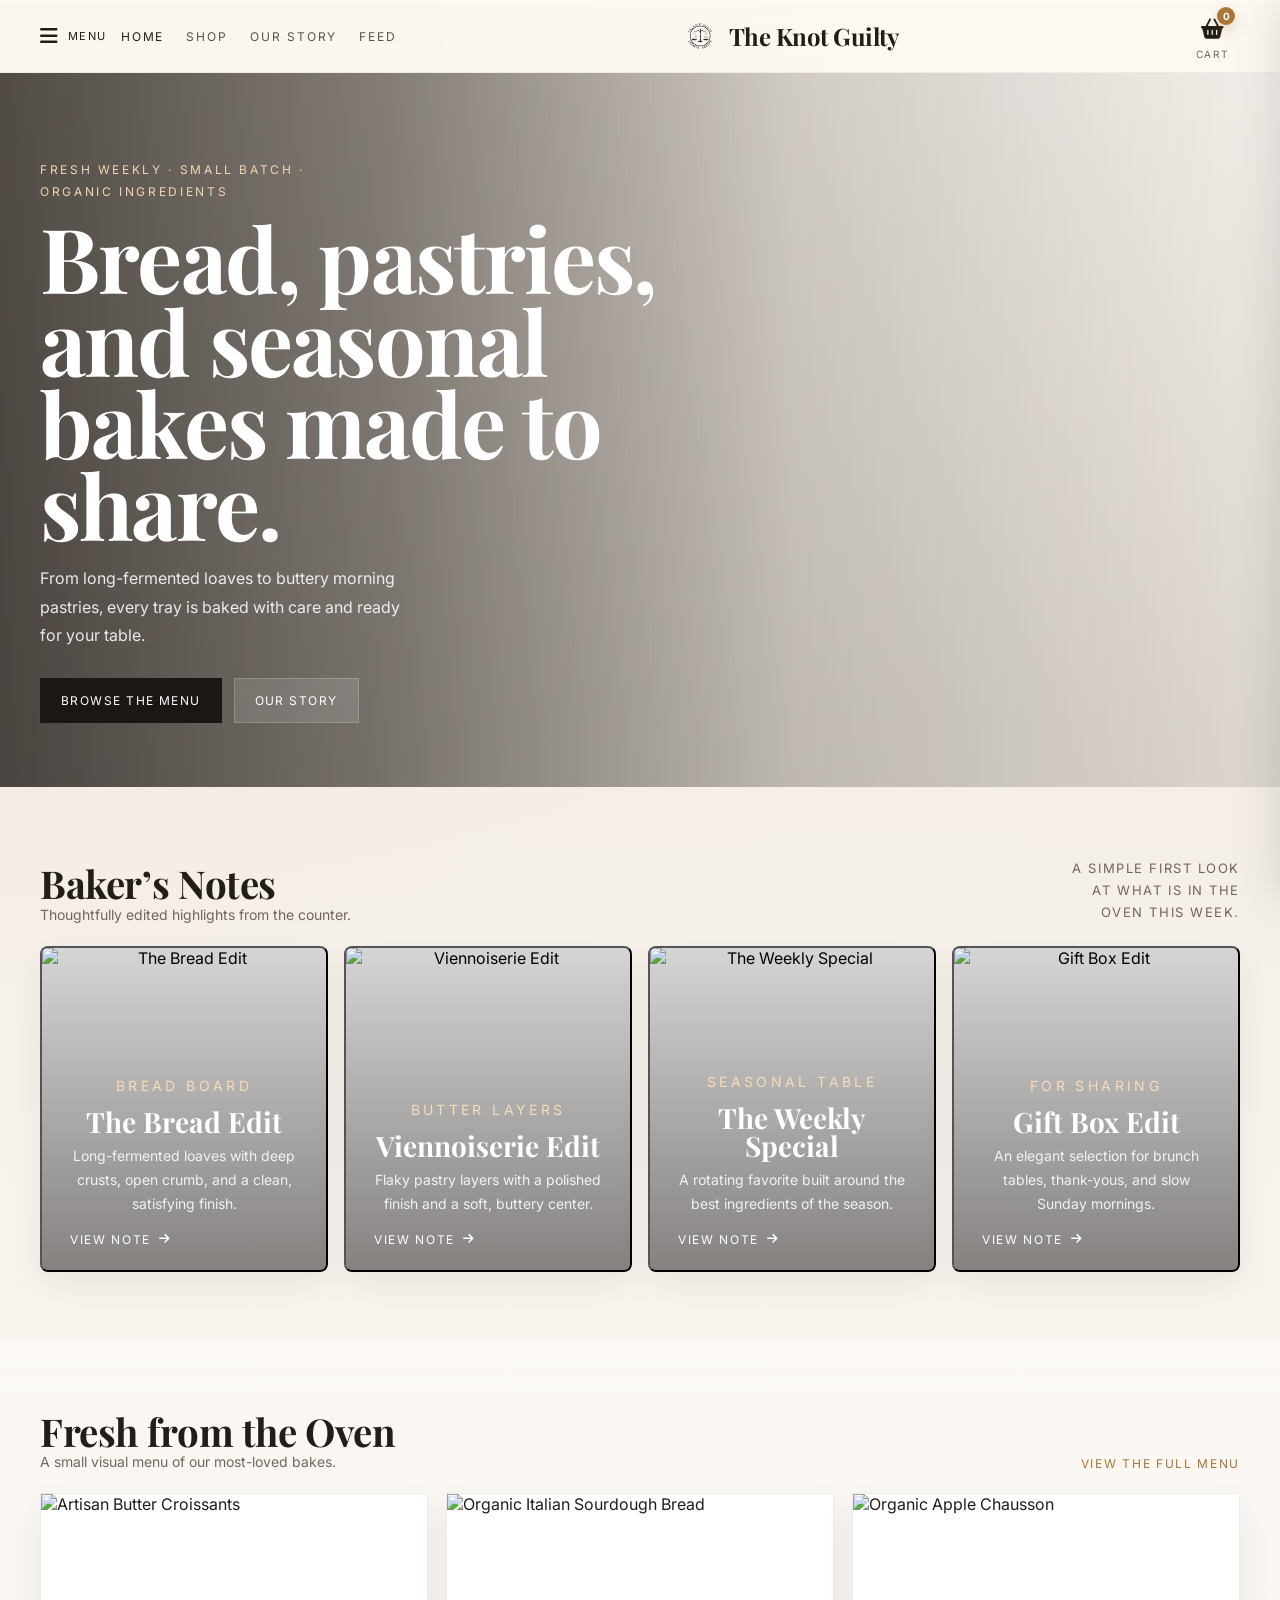
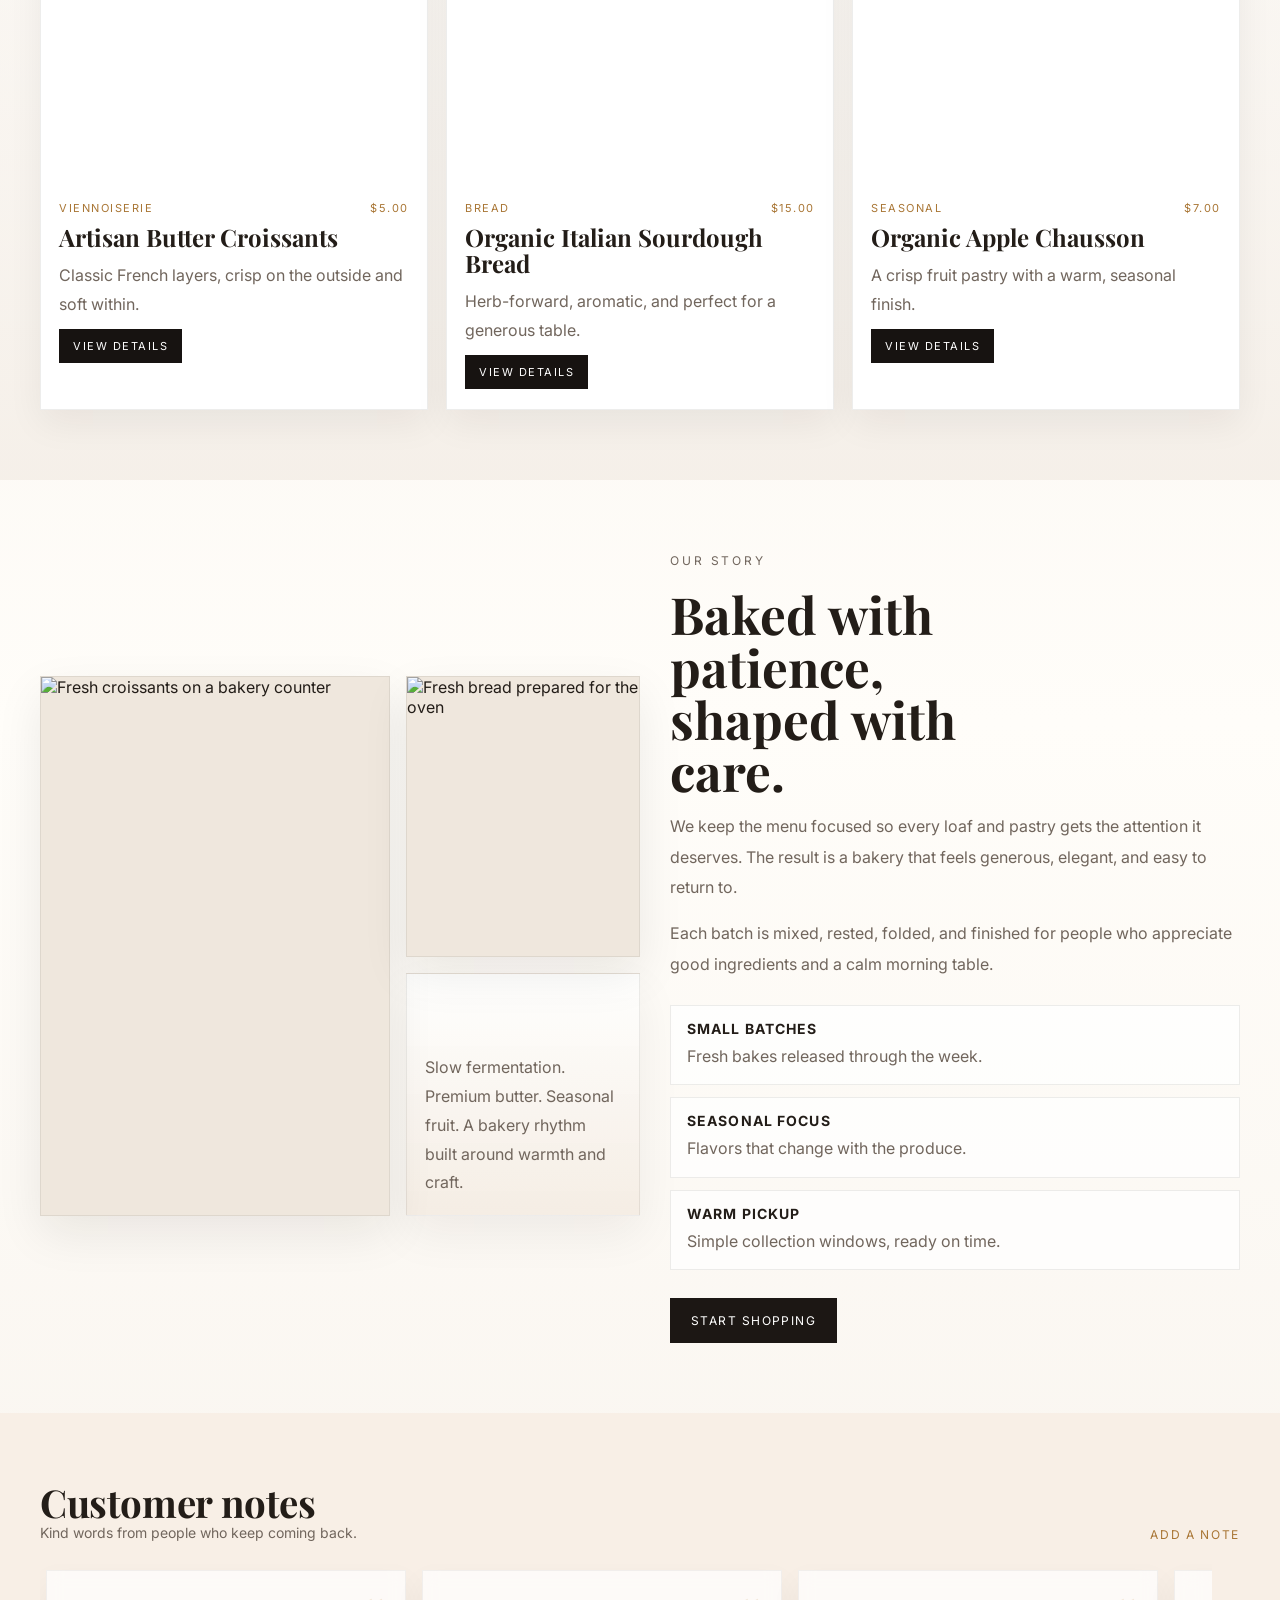
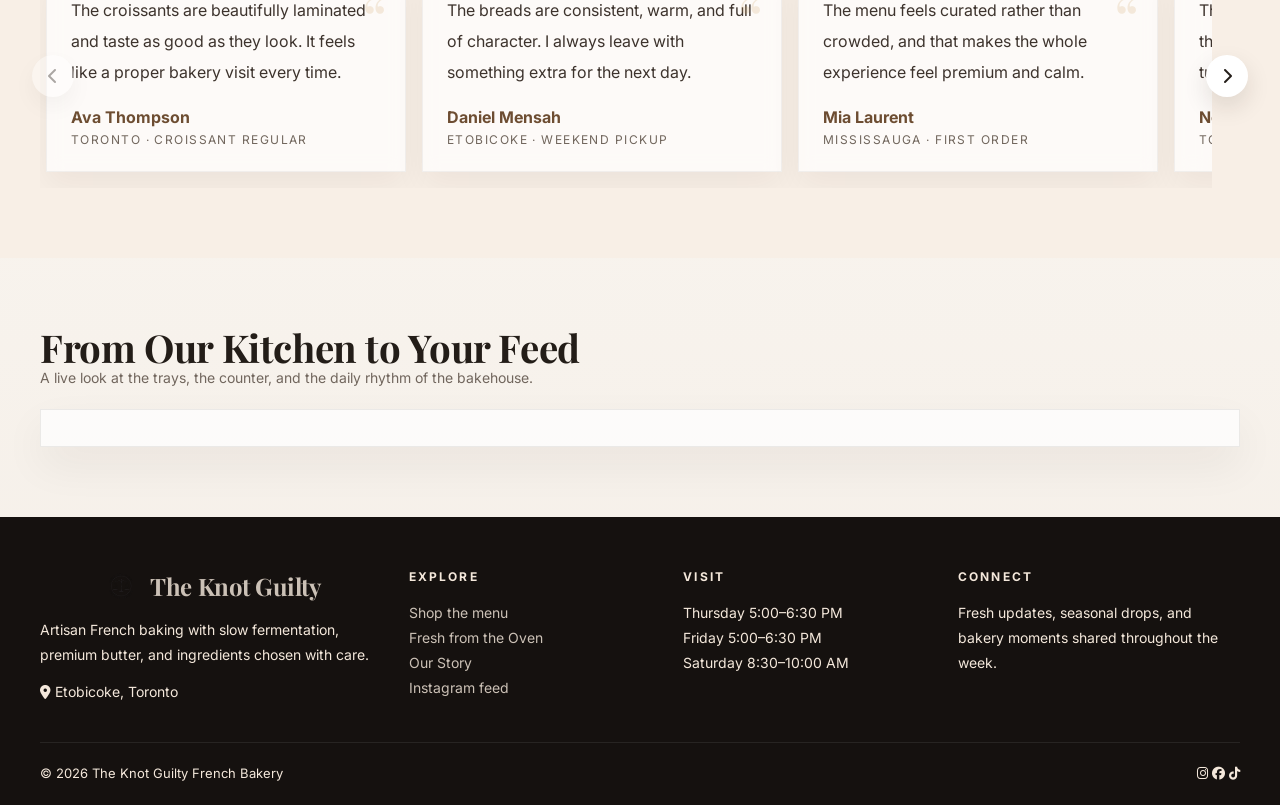
==== commit a2d26bdf: "Add files via upload" ====
--- a/index.html
+++ b/index.html
@@ -1,8 +1,8 @@
 <!doctype html>
 <html lang="en">
 <head>
-  <meta charset="utf-8">
-  <meta name="viewport" content="width=device-width, initial-scale=1">
+  <meta charset="UTF-8">
+  <meta name="viewport" content="width=device-width, initial-scale=1.0">
   <title>The Knot Guilty French Bakery</title>
   <link rel="preconnect" href="https://fonts.googleapis.com">
   <link rel="preconnect" href="https://fonts.gstatic.com" crossorigin>
@@ -22,12 +22,13 @@
         <nav class="nav nav--desktop" aria-label="Primary">
           <a href="index.html" aria-current="page">Home</a>
           <a href="products.html">Shop</a>
-          <a href="gallery.html">Gallery</a>
-          <a href="story.html">Story</a>
+          <a href="#our-story">Our Story</a>
+          <a href="#feed">Feed</a>
         </nav>
       </div>
 
       <a class="logo" href="index.html" aria-label="The Knot Guilty home">
+        <img class="logo__image" src="logo.jpg" alt="The Knot Guilty logo" onerror="this.style.display='none';">
         <span>The Knot Guilty</span>
       </a>
 
@@ -58,9 +59,8 @@
       <nav class="mobile-menu__nav">
         <a href="index.html" aria-current="page" data-mobile-link>Home</a>
         <a href="products.html" data-mobile-link>Shop</a>
-        <a href="gallery.html" data-mobile-link>Gallery</a>
-        <a href="story.html" data-mobile-link>Story</a>
-        <a href="admin.html" data-mobile-link>Admin</a>
+        <a href="#our-story" data-mobile-link>Our Story</a>
+        <a href="#feed" data-mobile-link>Feed</a>
       </nav>
 
       <div class="mobile-menu__note">
@@ -74,25 +74,14 @@
     <section class="hero">
       <div class="container hero-grid">
         <div class="hero-copy">
-          <p class="eyebrow">Fresh weekly · Organic · Small batch</p>
-          <h1>French bakery, with a quieter kind of luxury.</h1>
-          <p class="hero-lede">Handmade breads and pastries shaped slowly, baked carefully, and picked up at the peak of freshness.</p>
+          <p class="eyebrow">Fresh weekly · Small batch · Organic ingredients</p>
+          <h1>Bread, pastries, and seasonal bakes made to share.</h1>
+          <p class="hero-lede">From long-fermented loaves to buttery morning pastries, every tray is baked with care and ready for your table.</p>
           <div class="hero-actions">
-            <a class="btn btn-dark" href="products.html">Browse products</a>
-            <a class="btn btn-light" href="story.html">Read the story</a>
-          </div>
-        </div>
-
-        <aside class="hero-card">
-          <div class="hero-card__eyebrow">August specials</div>
-          <h2>Apple Chausson<br>Rosemary Sourdough</h2>
-          <p>Seasonal bakes released in limited batches. A simple menu, made to feel special.</p>
-          <div class="hero-card__line"></div>
-          <div class="hero-card__meta">
-            <span>Pickup windows</span>
-            <strong>Thu–Sat</strong>
-          </div>
-        </aside>
+            <a class="btn btn-dark" href="products.html">Browse the menu</a>
+            <a class="btn btn-light" href="#our-story">Our story</a>
+          </div>
+        </div>
       </div>
     </section>
 
@@ -100,30 +89,68 @@
       <div class="container">
         <div class="section-head section-head--home">
           <div>
-            <h2>Atelier edits</h2>
-            <span>Tap any card to open a curated note.</span>
-          </div>
-          <p class="section-kicker">Made to feel like a magazine spread.</p>
+            <h2>Baker’s Notes</h2>
+            <span>Thoughtfully edited highlights from the counter.</span>
+          </div>
+          <p class="section-kicker">A simple first look at what is in the oven this week.</p>
         </div>
 
         <div class="edit-grid" data-editorial-grid></div>
       </div>
     </section>
 
-    <section class="section section--cream">
+    <section class="section section--cream fresh-section" id="fresh-from-oven">
       <div class="container">
         <div class="section-head section-head--home">
           <div>
-            <h2>Featured picks</h2>
-            <span>A denser masonry layout with more products and a clear path to the full menu.</span>
-          </div>
-          <a class="text-link" href="products.html">Open full menu</a>
-        </div>
-
-        <div class="featured-masonry" data-featured-grid></div>
-
-        <div class="menu-link-row">
-          <a class="menu-link" href="products.html">See the full product menu</a>
+            <h2>Fresh from the Oven</h2>
+            <span>A small visual menu of our most-loved bakes.</span>
+          </div>
+          <a class="text-link" href="products.html">View the full menu</a>
+        </div>
+
+        <div class="fresh-grid" data-fresh-grid></div>
+      </div>
+    </section>
+
+    <section class="section story-section" id="our-story">
+      <div class="container">
+        <div class="story-grid">
+          <div class="story-media">
+            <div class="story-media__frame story-media__frame--large">
+              <img src="https://images.unsplash.com/photo-1555507036-ab1f4038808a?auto=format&fit=crop&w=1400&q=80" alt="Fresh croissants on a bakery counter">
+            </div>
+            <div class="story-media__stack">
+              <div class="story-media__frame">
+                <img src="https://images.unsplash.com/photo-1509440159596-0249088772ff?auto=format&fit=crop&w=1200&q=80" alt="Fresh bread prepared for the oven">
+              </div>
+              <div class="story-media__note">
+                <p>Slow fermentation. Premium butter. Seasonal fruit. A bakery rhythm built around warmth and craft.</p>
+              </div>
+            </div>
+          </div>
+
+          <div class="story-copy">
+            <p class="eyebrow">Our story</p>
+            <h2>Baked with patience, shaped with care.</h2>
+            <p>We keep the menu focused so every loaf and pastry gets the attention it deserves. The result is a bakery that feels generous, elegant, and easy to return to.</p>
+            <p>Each batch is mixed, rested, folded, and finished for people who appreciate good ingredients and a calm morning table.</p>
+            <div class="story-highlights">
+              <div>
+                <strong>Small batches</strong>
+                <span>Fresh bakes released through the week.</span>
+              </div>
+              <div>
+                <strong>Seasonal focus</strong>
+                <span>Flavors that change with the produce.</span>
+              </div>
+              <div>
+                <strong>Warm pickup</strong>
+                <span>Simple collection windows, ready on time.</span>
+              </div>
+            </div>
+            <a class="btn btn-dark" href="products.html">Start shopping</a>
+          </div>
         </div>
       </div>
     </section>
@@ -133,9 +160,9 @@
         <div class="section-head section-head--home">
           <div>
             <h2>Customer notes</h2>
-            <span>Swipe right, use the arrows, and add your own note.</span>
-          </div>
-          <button class="text-link" id="open-review" type="button">Add review</button>
+            <span>Kind words from people who keep coming back.</span>
+          </div>
+          <button class="text-link" id="open-review" type="button">Add a note</button>
         </div>
 
         <div class="notes-shell">
@@ -150,15 +177,19 @@
       </div>
     </section>
 
-    <section class="section recent-section">
+    <section class="section feed-section" id="feed">
       <div class="container">
         <div class="section-head section-head--home">
           <div>
-            <h2>Recent images</h2>
-            <span>Fresh editorial cuts with a warmer, more tactile look.</span>
-          </div>
-        </div>
-        <div class="recent-grid" data-images-grid></div>
+            <h2>From Our Kitchen to Your Feed</h2>
+            <span>A live look at the trays, the counter, and the daily rhythm of the bakehouse.</span>
+          </div>
+        </div>
+
+        <div class="instagram-shell">
+          <script src="https://elfsightcdn.com/platform.js" async></script>
+          <div class="elfsight-app-62089acd-d530-41b6-81ae-201f1a9d392a" data-elfsight-app-lazy></div>
+        </div>
       </div>
     </section>
   </main>
@@ -166,31 +197,30 @@
   <footer class="footer home-footer">
     <div class="container">
       <div class="footer-grid">
-        <div>
-          <div class="brand">The Knot Guilty</div>
-          <p>Artisan French baking with an emphasis on slow fermentation, premium butter, and clean ingredients.</p>
+        <div class="footer-brand">
+          <a class="logo footer-logo" href="index.html" aria-label="The Knot Guilty home">
+            <img class="logo__image" src="logo.jpg" alt="The Knot Guilty logo" onerror="this.style.display='none';">
+            <span>The Knot Guilty</span>
+          </a>
+          <p>Artisan French baking with slow fermentation, premium butter, and ingredients chosen with care.</p>
           <p><i class="fa-solid fa-location-dot"></i> Etobicoke, Toronto</p>
         </div>
         <div>
-          <h4>Menu</h4>
+          <h4>Explore</h4>
           <ul>
-            <li><a href="products.html">All products</a></li>
-            <li><a href="products.html">Breads</a></li>
-            <li><a href="products.html">Viennoiserie</a></li>
-            <li><a href="products.html">Specials</a></li>
+            <li><a href="products.html">Shop the menu</a></li>
+            <li><a href="#fresh-from-oven">Fresh from the Oven</a></li>
+            <li><a href="#our-story">Our Story</a></li>
+            <li><a href="#feed">Instagram feed</a></li>
           </ul>
         </div>
         <div>
-          <h4>Pages</h4>
-          <ul>
-            <li><a href="story.html">Our story</a></li>
-            <li><a href="gallery.html">Gallery</a></li>
-            <li><a href="admin.html">Admin</a></li>
-          </ul>
-        </div>
-        <div>
-          <h4>Pickup</h4>
+          <h4>Visit</h4>
           <p>Thursday 5:00–6:30 PM<br>Friday 5:00–6:30 PM<br>Saturday 8:30–10:00 AM</p>
+        </div>
+        <div>
+          <h4>Connect</h4>
+          <p>Fresh updates, seasonal drops, and bakery moments shared throughout the week.</p>
         </div>
       </div>
       <div class="footer-bottom">
@@ -241,8 +271,8 @@
         <p data-editorial-copy></p>
         <div class="pill-row" data-editorial-pills></div>
         <div class="modal__actions">
-          <a class="btn btn-dark" data-editorial-link href="products.html">Open collection</a>
-          <a class="btn btn-light btn-light--dark" data-editorial-product href="products.html">View menu</a>
+          <a class="btn btn-dark" data-editorial-link href="products.html">Browse the menu</a>
+          <a class="btn btn-light btn-light--dark" data-editorial-product href="products.html">View details</a>
         </div>
       </div>
     </div>
@@ -255,7 +285,7 @@
       </button>
       <div class="modal__content">
         <p class="eyebrow">Leave a note</p>
-        <h3 id="review-title">Add review</h3>
+        <h3 id="review-title">Add a note</h3>
         <form id="review-form" class="review-form">
           <label>
             <span>Name</span>
@@ -266,11 +296,11 @@
             <input type="email" name="email" placeholder="name@example.com" required>
           </label>
           <label>
-            <span>Review</span>
-            <textarea name="review" rows="5" placeholder="Tell people what you loved" required></textarea>
+            <span>Note</span>
+            <textarea name="review" rows="5" placeholder="Tell us what you enjoyed" required></textarea>
           </label>
           <div class="modal__actions">
-            <button class="btn btn-dark" type="submit">Publish review</button>
+            <button class="btn btn-dark" type="submit">Publish note</button>
             <button class="btn btn-light btn-light--dark" type="button" data-close-modal>Cancel</button>
           </div>
         </form>
--- a/styles.css
+++ b/styles.css
@@ -1075,3 +1075,178 @@
   .story-gallery{grid-template-columns:1fr}
   .story-gallery .story-image.tall{min-height:260px}
 }
+
+/* ================================
+   Shared mobile + UI refinements
+   Paste at the end of styles.css
+================================== */
+
+/* Make product card images always fill the card cleanly */
+.product-card__image {
+  position: relative;
+  width: 100%;
+  aspect-ratio: 4 / 5;
+  overflow: hidden;
+  background: #eee;
+}
+
+.product-card__image img {
+  position: absolute;
+  inset: 0;
+  width: 100%;
+  height: 100%;
+  min-width: 100%;
+  min-height: 100%;
+  object-fit: cover;
+  object-position: center;
+  display: block;
+  transition: transform 0.5s ease;
+}
+
+/* Stylish close buttons used in menu, cart, modal */
+.icon-button {
+  width: 46px;
+  height: 46px;
+  border-radius: 999px;
+  border: 1px solid rgba(35, 29, 24, 0.10);
+  background: linear-gradient(180deg, rgba(255, 255, 255, 0.98), rgba(245, 236, 226, 0.92));
+  color: var(--ink);
+  box-shadow: 0 10px 24px rgba(35, 25, 18, 0.12);
+  display: grid;
+  place-items: center;
+  cursor: pointer;
+  transition: transform 0.2s ease, box-shadow 0.2s ease, background 0.2s ease;
+}
+
+.icon-button:hover {
+  transform: translateY(-1px) scale(1.03);
+  box-shadow: 0 14px 28px rgba(35, 25, 18, 0.16);
+}
+
+.icon-button:active {
+  transform: scale(0.97);
+}
+
+.icon-button:focus-visible {
+  outline: 3px solid rgba(201, 149, 82, 0.25);
+  outline-offset: 2px;
+}
+
+/* Make customer note arrows look more polished */
+.carousel-arrow {
+  width: 46px;
+  height: 46px;
+  border-radius: 999px;
+  border: 1px solid rgba(35, 29, 24, 0.08);
+  background: linear-gradient(180deg, #ffffff, #f3ebdf);
+  color: var(--ink);
+  box-shadow: 0 10px 24px rgba(35, 25, 18, 0.12);
+  transition: transform 0.2s ease, box-shadow 0.2s ease, background 0.2s ease;
+}
+
+.carousel-arrow:hover {
+  transform: translateY(-50%) scale(1.05);
+  box-shadow: 0 14px 28px rgba(35, 25, 18, 0.16);
+}
+
+.carousel-arrow:active {
+  transform: translateY(-50%) scale(0.96);
+}
+
+.carousel-arrow:focus-visible {
+  outline: 3px solid rgba(201, 149, 82, 0.25);
+  outline-offset: 2px;
+}
+
+/* Mobile header cleanup: hide the word Menu and enlarge the hamburger */
+@media (max-width: 768px) {
+  .menu-toggle {
+    gap: 0;
+    padding: 10px 12px;
+    min-width: 46px;
+    justify-content: center;
+  }
+
+  .menu-toggle span {
+    display: none;
+  }
+
+  .menu-toggle i {
+    font-size: 24px;
+  }
+
+  .product-card__image {
+    aspect-ratio: 1 / 1;
+  }
+}
+
+/* =========================================================
+   FORCE product images to fill their container on mobile
+   Paste at the end of your stylesheet
+========================================================= */
+
+@media (max-width: 768px) {
+  /* Make the card behave nicely if the image sits above text */
+  .product-card,
+  .product-item,
+  .shop-card,
+  .featured-product-card {
+    display: flex;
+    flex-direction: column;
+  }
+
+  /* Common image wrapper names */
+  .product-card__image,
+  .product-image,
+  .product-media,
+  .product-thumb,
+  .card-image,
+  .shop-card__image,
+  .featured-product-card__image,
+  .product-card > a:first-child,
+  .product-item > a:first-child {
+    width: 100%;
+    aspect-ratio: 1 / 1;
+    overflow: hidden;
+    position: relative;
+    background: #f4efe8;
+    line-height: 0;
+    flex: 0 0 auto;
+    margin: 0;
+    padding: 0;
+  }
+
+  /* The actual image must fill the wrapper completely */
+  .product-card__image img,
+  .product-image img,
+  .product-media img,
+  .product-thumb img,
+  .card-image img,
+  .shop-card__image img,
+  .featured-product-card__image img,
+  .product-card img,
+  .product-item img,
+  .shop-card img,
+  .featured-product-card img {
+    width: 100% !important;
+    height: 100% !important;
+    min-width: 100%;
+    min-height: 100%;
+    max-width: none !important;
+    max-height: none !important;
+    object-fit: cover !important;
+    object-position: center center;
+    display: block;
+  }
+
+  /* Remove any accidental spacing around the media area */
+  .product-card__image *,
+  .product-image *,
+  .product-media *,
+  .product-thumb *,
+  .card-image *,
+  .shop-card__image *,
+  .featured-product-card__image * {
+    margin: 0;
+  }
+}
--- a/home.css
+++ b/home.css
@@ -2114,3 +2114,736 @@
     font-size:34px;
   }
 }
+
+/* =========================================
+   Homepage mobile layout refinements
+   Paste at the end of home.css
+========================================= */
+
+/* Reduce Atelier edits card size on mobile */
+@media (max-width: 768px) {
+  .edit-grid {
+    display: flex;
+    gap: 10px;
+    overflow-x: auto;
+    scroll-snap-type: x mandatory;
+    padding-bottom: 8px;
+    -webkit-overflow-scrolling: touch;
+  }
+
+  .edit-card {
+    flex: 0 0 min(74vw, 300px);
+    min-height: 250px;
+    scroll-snap-align: start;
+  }
+
+  .edit-card__content {
+    min-height: 250px;
+    padding: 18px;
+  }
+
+  .edit-card__content h3 {
+    font-size: 22px;
+  }
+
+  .edit-card__content p {
+    font-size: 13px;
+  }
+}
+
+/* Remove horizontal scrolling from Recent images and make it a grid */
+@media (max-width: 768px) {
+  .recent-grid {
+    display: grid;
+    grid-template-columns: repeat(2, minmax(0, 1fr));
+    gap: 12px;
+    overflow: visible;
+    scroll-snap-type: none;
+    padding-bottom: 0;
+  }
+
+  .image-card {
+    width: 100%;
+    min-width: 0;
+    min-height: 190px;
+  }
+}
+
+@media (max-width: 480px) {
+  .recent-grid {
+    grid-template-columns: 1fr;
+  }
+
+  .image-card {
+    min-height: 210px;
+  }
+}
+
+/* Remove horizontal scrolling from Footer and make it a grid */
+@media (max-width: 768px) {
+  .footer-grid {
+    display: grid;
+    grid-template-columns: repeat(2, minmax(0, 1fr));
+    gap: 12px;
+    overflow: visible;
+    padding-bottom: 0;
+  }
+
+  .footer-grid > div {
+    min-width: 0;
+    padding: 14px;
+    background: rgba(255, 255, 255, 0.03);
+    border: 1px solid rgba(255, 255, 255, 0.06);
+  }
+
+  .footer-bottom {
+    flex-direction: column;
+    align-items: flex-start;
+    gap: 10px;
+  }
+}
+
+@media (max-width: 480px) {
+  .footer-grid {
+    grid-template-columns: 1fr;
+  }
+}
+
+/* =========================================================
+   FORCE product images to fill their container on mobile
+   Paste at the end of your stylesheet
+========================================================= */
+
+@media (max-width: 768px) {
+  /* Make the card behave nicely if the image sits above text */
+  .product-card,
+  .product-item,
+  .shop-card,
+  .featured-product-card {
+    display: flex;
+    flex-direction: column;
+  }
+
+  /* Common image wrapper names */
+  .product-card__image,
+  .product-image,
+  .product-media,
+  .product-thumb,
+  .card-image,
+  .shop-card__image,
+  .featured-product-card__image,
+  .product-card > a:first-child,
+  .product-item > a:first-child {
+    width: 100%;
+    aspect-ratio: 1 / 1;
+    overflow: hidden;
+    position: relative;
+    background: #f4efe8;
+    line-height: 0;
+    flex: 0 0 auto;
+    margin: 0;
+    padding: 0;
+  }
+
+  /* The actual image must fill the wrapper completely */
+  .product-card__image img,
+  .product-image img,
+  .product-media img,
+  .product-thumb img,
+  .card-image img,
+  .shop-card__image img,
+  .featured-product-card__image img,
+  .product-card img,
+  .product-item img,
+  .shop-card img,
+  .featured-product-card img {
+    width: 100% !important;
+    height: 100% !important;
+    min-width: 100%;
+    min-height: 100%;
+    max-width: none !important;
+    max-height: none !important;
+    object-fit: cover !important;
+    object-position: center center;
+    display: block;
+  }
+
+  /* Remove any accidental spacing around the media area */
+  .product-card__image *,
+  .product-image *,
+  .product-media *,
+  .product-thumb *,
+  .card-image *,
+  .shop-card__image *,
+  .featured-product-card__image * {
+    margin: 0;
+  }
+}
+
+
+/* --- Homepage refresh overrides --- */
+.home-page .header{
+  min-height:64px;
+}
+
+.home-page .header .container{
+  grid-template-columns:auto 1fr auto;
+  align-items:center;
+  gap:14px;
+  padding:12px 20px;
+}
+
+.home-page .logo{
+  display:flex;
+  align-items:center;
+  gap:12px;
+  justify-self:center;
+  font-family:"Playfair Display", Georgia, serif;
+  font-size:24px;
+  line-height:1;
+  letter-spacing:-.02em;
+  color:var(--ink);
+}
+
+.logo__image{
+  width:auto;
+  height:34px;
+  display:block;
+  object-fit:contain;
+}
+
+.header-actions{
+  justify-self:end;
+}
+
+.header-cart{
+  display:flex;
+  flex-direction:column;
+  align-items:center;
+  justify-content:center;
+  gap:2px;
+  min-width:56px;
+  padding:0;
+  border:0;
+  background:none;
+  color:var(--ink);
+  cursor:pointer;
+}
+
+.header-cart:hover{
+  transform:none;
+}
+
+.header-cart__icon{
+  position:relative;
+  display:grid;
+  place-items:center;
+  width:34px;
+  height:34px;
+  border-radius:0;
+  background:none;
+  box-shadow:none;
+}
+
+.header-cart__icon i{
+  font-size:20px;
+}
+
+.header-cart__badge{
+  position:absolute;
+  top:-5px;
+  right:-6px;
+  min-width:18px;
+  height:18px;
+  padding:0 4px;
+  border-radius:999px;
+  background:var(--gold-dark);
+  color:#fff;
+  font-size:10px;
+  line-height:18px;
+  font-weight:700;
+  box-shadow:0 6px 14px rgba(167,118,53,.3);
+}
+
+.header-cart__label{
+  font-size:10px;
+  letter-spacing:.16em;
+  text-transform:uppercase;
+  color:var(--muted);
+}
+
+.menu-toggle{
+  display:flex;
+  align-items:center;
+  gap:8px;
+  padding:0;
+  border:0;
+  background:none;
+  color:var(--ink);
+  font:inherit;
+  letter-spacing:.14em;
+  text-transform:uppercase;
+  font-size:11px;
+  cursor:pointer;
+}
+
+.menu-toggle i{
+  font-size:20px;
+}
+
+.hero{
+  min-height:520px;
+  background:
+    linear-gradient(90deg, rgba(19,14,11,.74) 0%, rgba(19,14,11,.52) 30%, rgba(19,14,11,.18) 62%, rgba(19,14,11,.03) 100%),
+    url('https://images.unsplash.com/photo-1555507036-ab1f4038808a?auto=format&fit=crop&w=1800&q=80') center/cover no-repeat;
+}
+
+.hero .container{
+  min-height:520px;
+}
+
+.hero-grid{
+  display:grid;
+  grid-template-columns:minmax(0,1fr);
+  align-items:center;
+  min-height:520px;
+  padding:86px 20px 64px;
+}
+
+.hero-copy{
+  max-width:640px;
+}
+
+.hero-copy h1{
+  max-width:11ch;
+}
+
+.hero-lede{
+  max-width:44ch;
+}
+
+.hero-actions{
+  margin-top:4px;
+}
+
+.section-head--home h2{
+  font-family:"Playfair Display", Georgia, serif;
+  font-size:clamp(28px, 3vw, 44px);
+  line-height:1.02;
+  margin:0;
+}
+
+.section-head--home span,
+.section-kicker{
+  color:var(--muted);
+}
+
+.section-kicker{
+  max-width:24ch;
+  text-align:right;
+  line-height:1.7;
+}
+
+.fresh-section{
+  overflow:hidden;
+}
+
+.fresh-grid{
+  display:grid;
+  grid-template-columns:repeat(3, minmax(0, 1fr));
+  gap:18px;
+}
+
+.fresh-card{
+  display:block;
+  overflow:hidden;
+  background:#fff;
+  border:1px solid rgba(35,29,24,.08);
+  box-shadow:0 14px 34px rgba(30,20,14,.06);
+  transition:transform .2s ease, box-shadow .2s ease;
+  color:inherit;
+}
+
+.fresh-card:hover{
+  transform:translateY(-2px);
+  box-shadow:0 18px 42px rgba(30,20,14,.09);
+}
+
+.fresh-card__image{
+  aspect-ratio:4 / 3;
+  overflow:hidden;
+}
+
+.fresh-card__image img{
+  width:100%;
+  height:100%;
+  object-fit:cover;
+  display:block;
+  transition:transform .45s ease;
+}
+
+.fresh-card:hover .fresh-card__image img{
+  transform:scale(1.03);
+}
+
+.fresh-card__body{
+  padding:18px 18px 20px;
+  display:grid;
+  gap:10px;
+}
+
+.fresh-card__body h3{
+  margin:0;
+  font-family:"Playfair Display", Georgia, serif;
+  font-size:24px;
+  line-height:1.08;
+}
+
+.fresh-card__body p{
+  margin:0;
+  color:var(--muted);
+  line-height:1.8;
+}
+
+.fresh-card__cta{
+  display:inline-flex;
+  align-items:center;
+  justify-content:center;
+  width:max-content;
+  padding:10px 14px;
+  background:#171311;
+  color:#fff;
+  font-size:11px;
+  letter-spacing:.14em;
+  text-transform:uppercase;
+}
+
+.story-grid{
+  display:grid;
+  grid-template-columns:minmax(0,1fr) minmax(0,.95fr);
+  gap:30px;
+  align-items:center;
+}
+
+.story-media{
+  display:grid;
+  grid-template-columns:minmax(0,1.2fr) minmax(220px,.8fr);
+  gap:16px;
+  align-items:stretch;
+}
+
+.story-media__frame{
+  position:relative;
+  overflow:hidden;
+  background:#efe7dd;
+  border:1px solid rgba(35,29,24,.08);
+  box-shadow:0 18px 44px rgba(30,20,14,.08);
+  min-height:220px;
+}
+
+.story-media__frame--large{
+  min-height:540px;
+}
+
+.story-media__frame img{
+  width:100%;
+  height:100%;
+  object-fit:cover;
+  display:block;
+}
+
+.story-media__stack{
+  display:grid;
+  gap:16px;
+}
+
+.story-media__note{
+  display:grid;
+  align-content:end;
+  padding:18px;
+  background:linear-gradient(180deg, rgba(255,255,255,.9), rgba(244,236,227,.92));
+  border:1px solid rgba(35,29,24,.08);
+  box-shadow:0 18px 44px rgba(30,20,14,.06);
+}
+
+.story-media__note p{
+  margin:0;
+  color:var(--muted);
+  line-height:1.8;
+}
+
+.story-copy h2{
+  margin:0 0 14px;
+  font-family:"Playfair Display", Georgia, serif;
+  font-size:clamp(34px, 4vw, 56px);
+  line-height:1.02;
+  max-width:10ch;
+}
+
+.story-copy p{
+  color:var(--muted);
+  line-height:1.9;
+  margin:0 0 16px;
+  max-width:60ch;
+}
+
+.story-highlights{
+  display:grid;
+  gap:12px;
+  margin:26px 0 28px;
+}
+
+.story-highlights div{
+  padding:14px 16px;
+  background:rgba(255,255,255,.76);
+  border:1px solid rgba(35,29,24,.08);
+}
+
+.story-highlights strong{
+  display:block;
+  margin-bottom:6px;
+  font-size:14px;
+  letter-spacing:.08em;
+  text-transform:uppercase;
+}
+
+.story-highlights span{
+  color:var(--muted);
+  line-height:1.7;
+}
+
+.notes-shell{
+  display:grid;
+  grid-template-columns:auto minmax(0,1fr) auto;
+  gap:14px;
+  align-items:center;
+}
+
+.review-track{
+  scroll-padding:16px;
+}
+
+.instagram-shell{
+  padding:18px;
+  background:rgba(255,255,255,.74);
+  border:1px solid rgba(35,29,24,.08);
+  box-shadow:0 18px 44px rgba(30,20,14,.06);
+  overflow:hidden;
+}
+
+.footer.home-footer{
+  margin-top:0;
+  background:#15110f;
+}
+
+.footer.home-footer a,
+.footer.home-footer p,
+.footer.home-footer .brand,
+.footer.home-footer h4,
+.footer.home-footer li,
+.footer.home-footer .footer-bottom{
+  color:#f4e8db;
+}
+
+.footer.home-footer a{
+  opacity:.82;
+}
+
+.footer.home-footer a:hover{
+  opacity:1;
+}
+
+.footer-logo{
+  justify-self:start;
+  margin-bottom:14px;
+  font-size:22px;
+}
+
+.footer-brand{
+  display:grid;
+  gap:0;
+}
+
+.footer-brand p{
+  margin:0 0 12px;
+  line-height:1.8;
+}
+
+.footer-grid{
+  gap:24px;
+}
+
+.footer-bottom{
+  align-items:center;
+}
+
+.cart-drawer{
+  width:min(480px, 100%);
+}
+
+.cart-drawer__panel{
+  background:linear-gradient(180deg, #fffaf4 0%, #f6eee4 100%);
+}
+
+.cart-drawer__head h2{
+  font-size:40px;
+}
+
+.cart-drawer__body{
+  padding:18px 20px;
+}
+
+.cart-empty{
+  padding:18px;
+}
+
+.cart-empty h3{
+  font-size:28px;
+}
+
+.cart-item{
+  background:rgba(255,255,255,.74);
+  border:1px solid rgba(35,29,24,.06);
+}
+
+.cart-drawer__footer{
+  background:rgba(255,255,255,.5);
+}
+
+.modal-message{
+  position:fixed;
+  left:50%;
+  bottom:28px;
+  transform:translateX(-50%);
+  z-index:110;
+  background:#1c1714;
+  color:#fff;
+  padding:12px 16px;
+  box-shadow:0 16px 32px rgba(0,0,0,.18);
+  font-size:13px;
+  letter-spacing:.03em;
+}
+
+@media (max-width: 1120px){
+  .fresh-grid{
+    grid-template-columns:repeat(2, minmax(0, 1fr));
+  }
+
+  .story-grid{
+    grid-template-columns:1fr;
+  }
+
+  .story-media{
+    grid-template-columns:1fr 1fr;
+  }
+
+  .story-media__frame--large{
+    min-height:460px;
+  }
+}
+
+@media (max-width: 760px){
+  .home-page .header .container{
+    padding:12px 16px;
+    gap:10px;
+  }
+
+  .home-page .logo{
+    font-size:20px;
+  }
+
+  .logo__image{
+    height:30px;
+  }
+
+  .menu-toggle{
+    font-size:10px;
+  }
+
+  .menu-toggle i{
+    font-size:22px;
+  }
+
+  .hero{
+    min-height:460px;
+  }
+
+  .hero .container{
+    min-height:460px;
+  }
+
+  .hero-grid{
+    min-height:460px;
+    padding:72px 16px 52px;
+  }
+
+  .hero-copy h1{
+    max-width:11ch;
+    font-size:clamp(40px, 10vw, 60px);
+  }
+
+  .hero-lede{
+    font-size:16px;
+  }
+
+  .fresh-grid{
+    grid-template-columns:1fr;
+    gap:14px;
+  }
+
+  .story-media{
+    grid-template-columns:1fr;
+  }
+
+  .story-media__frame--large{
+    min-height:320px;
+  }
+
+  .story-media__stack{
+    grid-template-columns:1fr 1fr;
+  }
+
+  .section-head--home{
+    gap:12px;
+  }
+
+  .section-kicker{
+    text-align:left;
+    max-width:none;
+  }
+
+  .notes-shell{
+    grid-template-columns:1fr;
+  }
+
+  .carousel-arrow{
+    display:none;
+  }
+
+  .instagram-shell{
+    padding:12px;
+  }
+
+  .footer-grid{
+    grid-template-columns:1fr 1fr;
+    gap:18px;
+  }
+
+  .footer-brand{
+    grid-column:1 / -1;
+  }
+
+  .footer-bottom{
+    flex-direction:column;
+    align-items:flex-start;
+    gap:10px;
+  }
+
+  .cart-drawer{
+    width:min(100%, 100%);
+  }
+
+  .cart-drawer__head h2{
+    font-size:34px;
+  }
+}
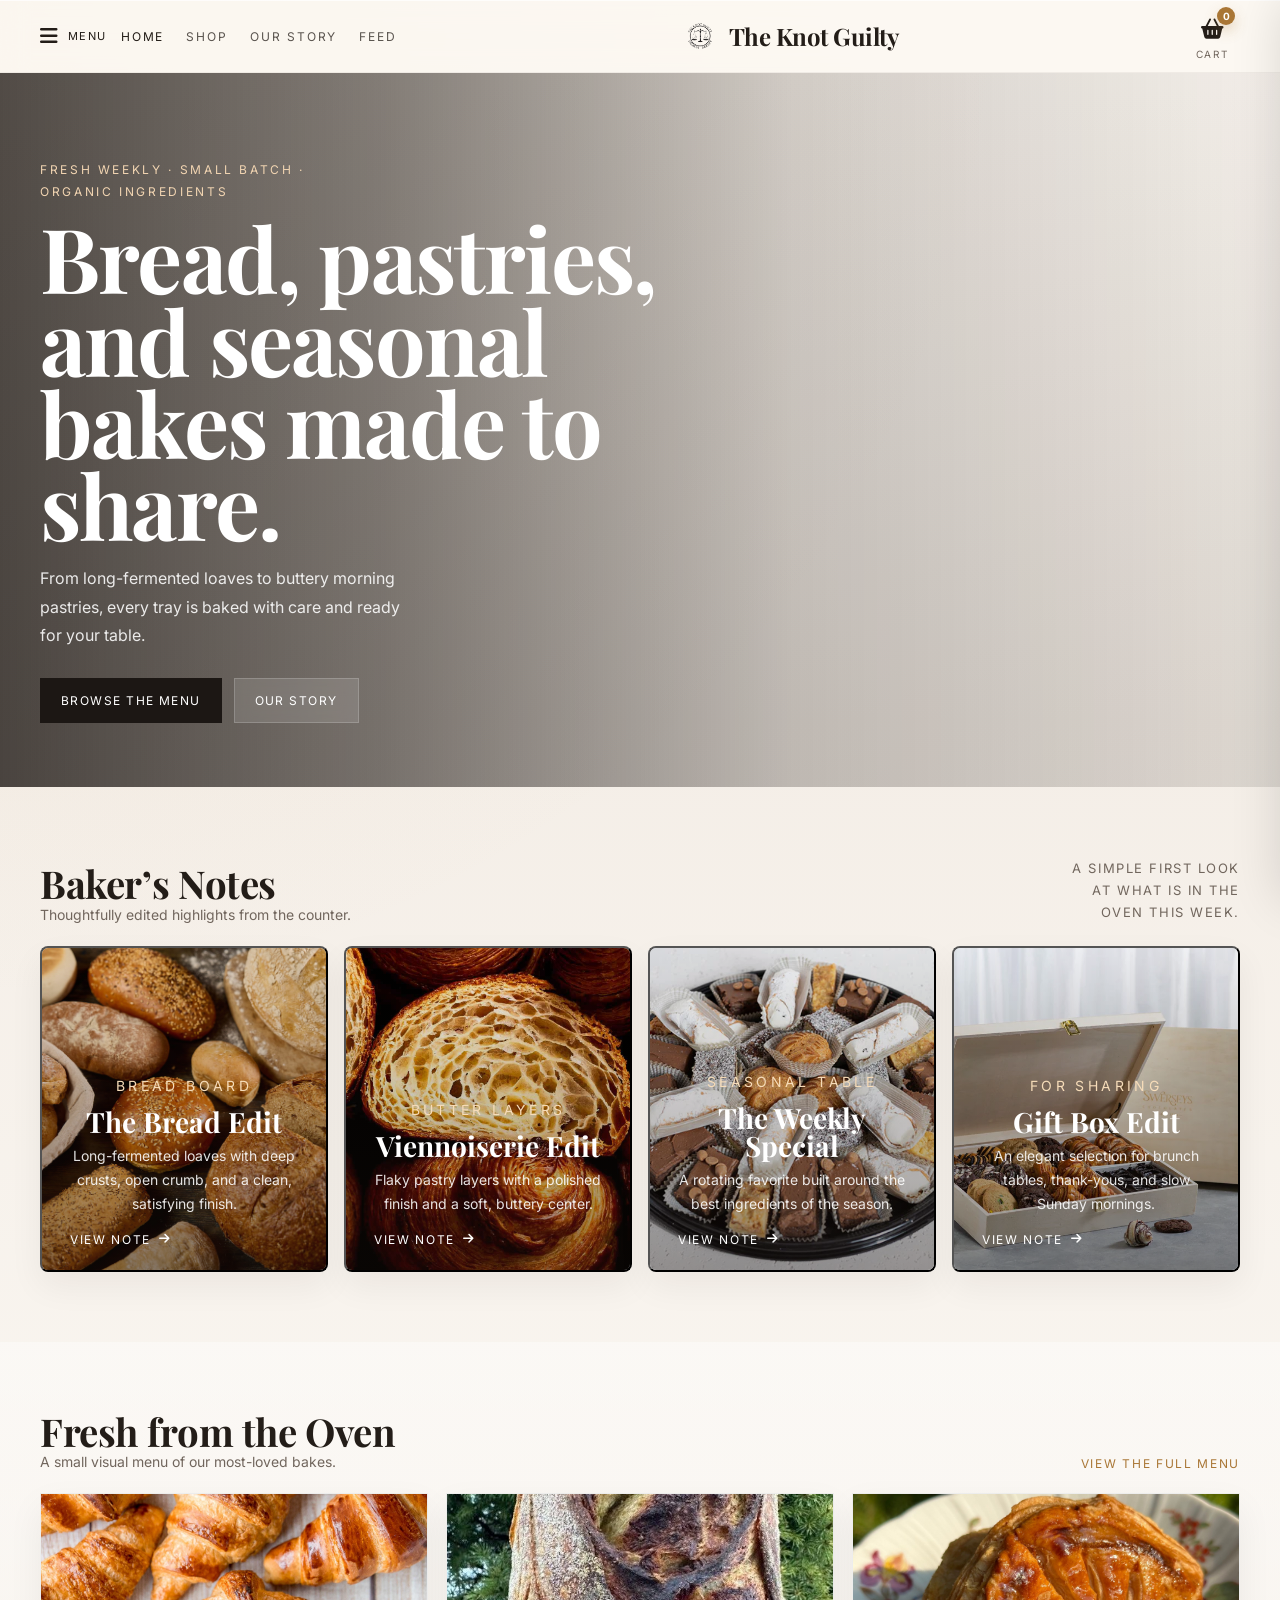
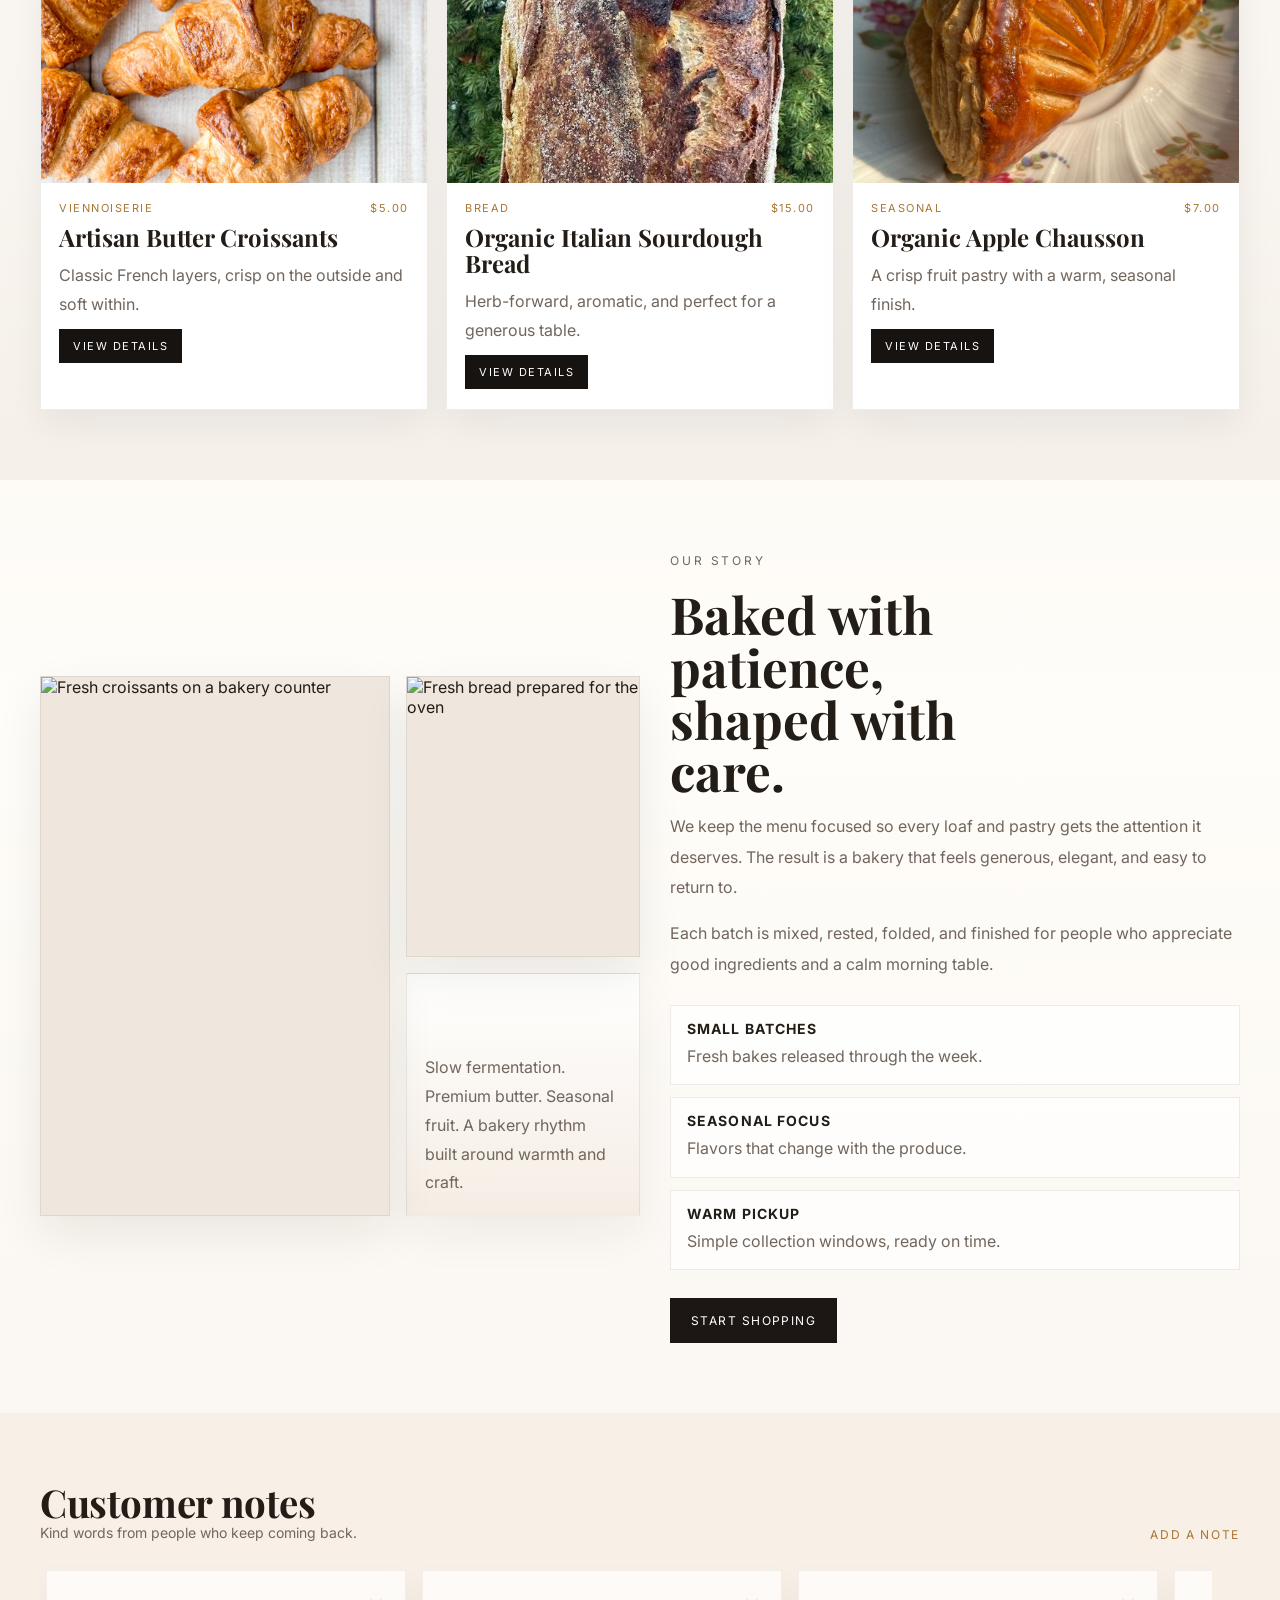
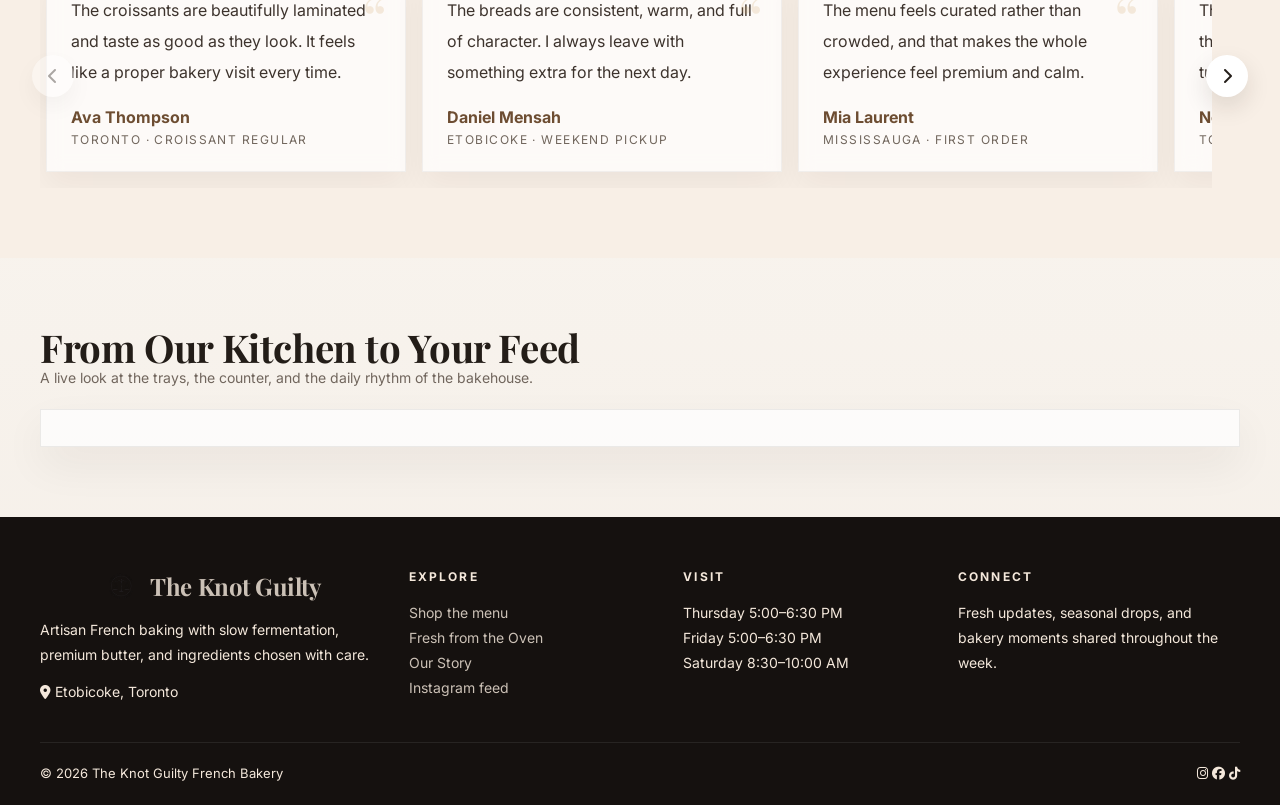
==== commit 355bc605: "Update index.html" ====
--- a/index.html
+++ b/index.html
@@ -118,7 +118,7 @@
         <div class="story-grid">
           <div class="story-media">
             <div class="story-media__frame story-media__frame--large">
-              <img src="https://images.unsplash.com/photo-1555507036-ab1f4038808a?auto=format&fit=crop&w=1400&q=80" alt="Fresh croissants on a bakery counter">
+              <img src="images/bakery.webp" alt="Fresh croissants on a bakery counter">
             </div>
             <div class="story-media__stack">
               <div class="story-media__frame">
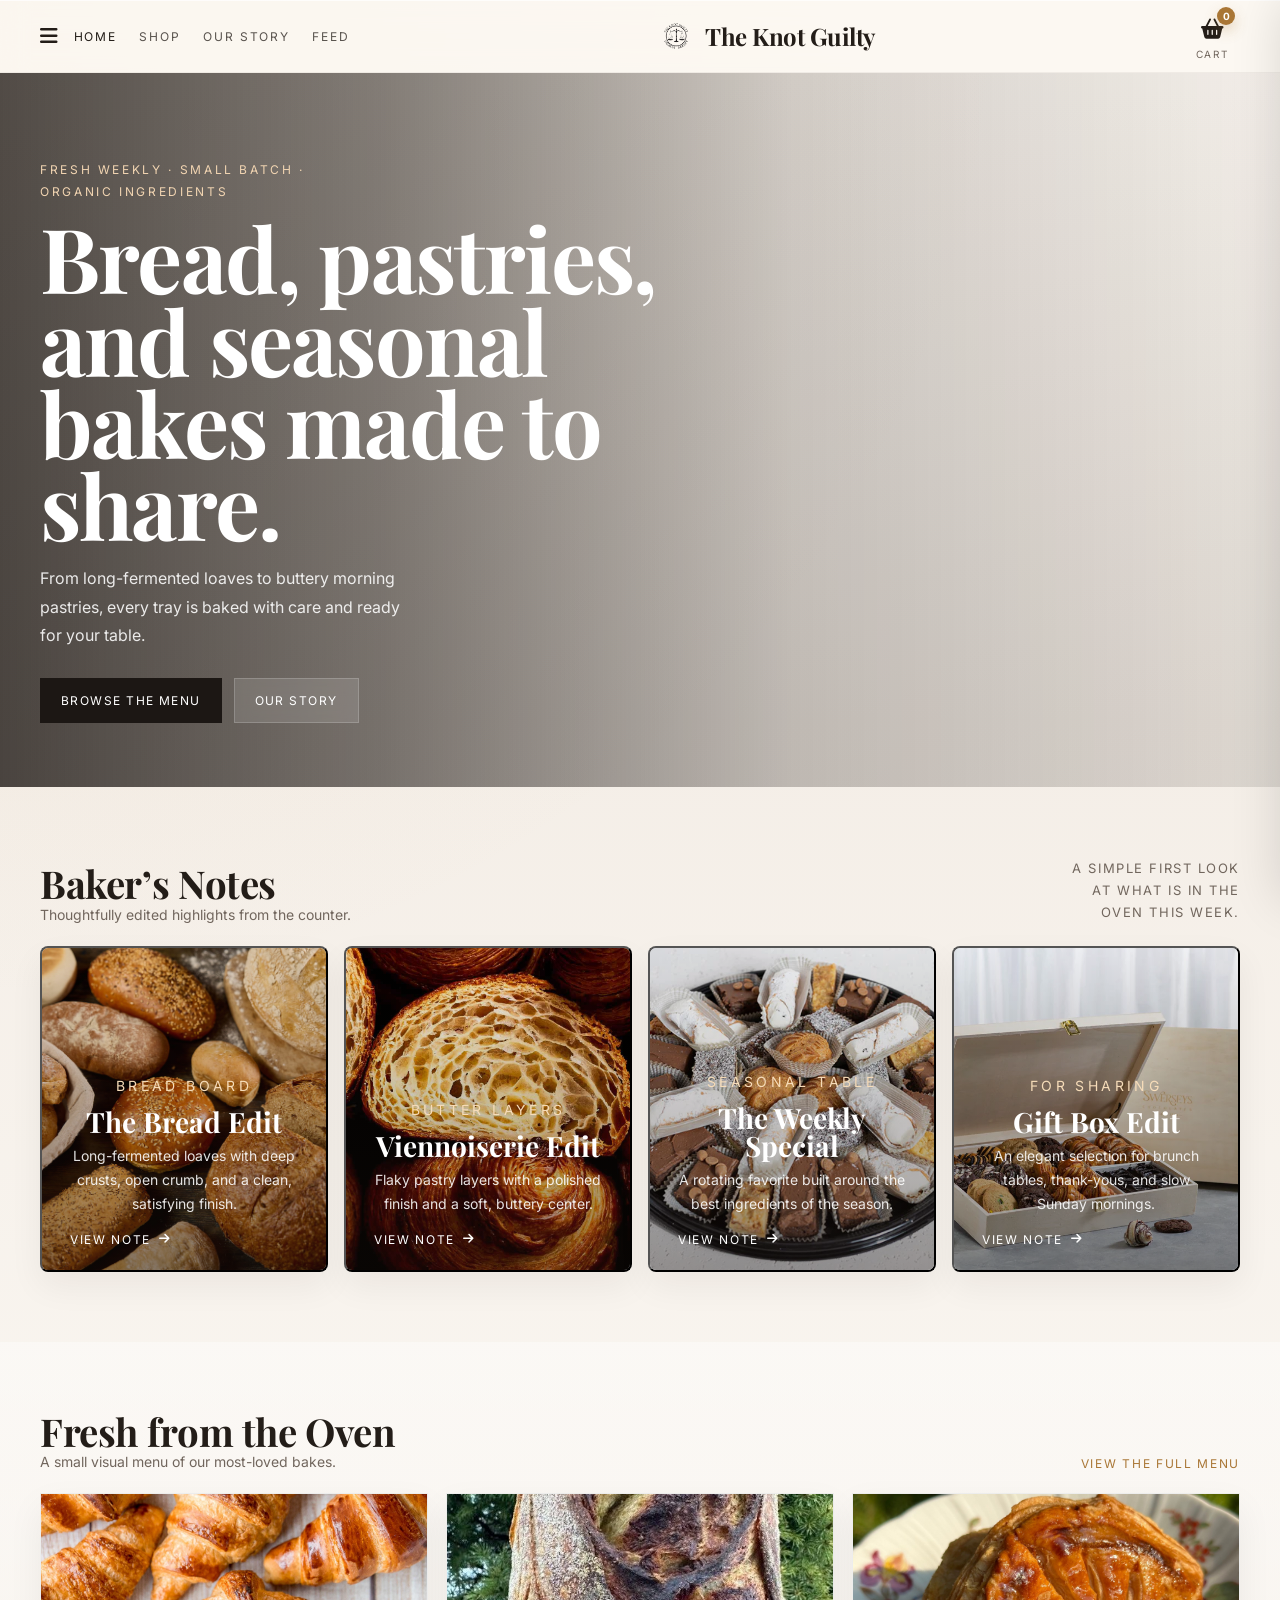
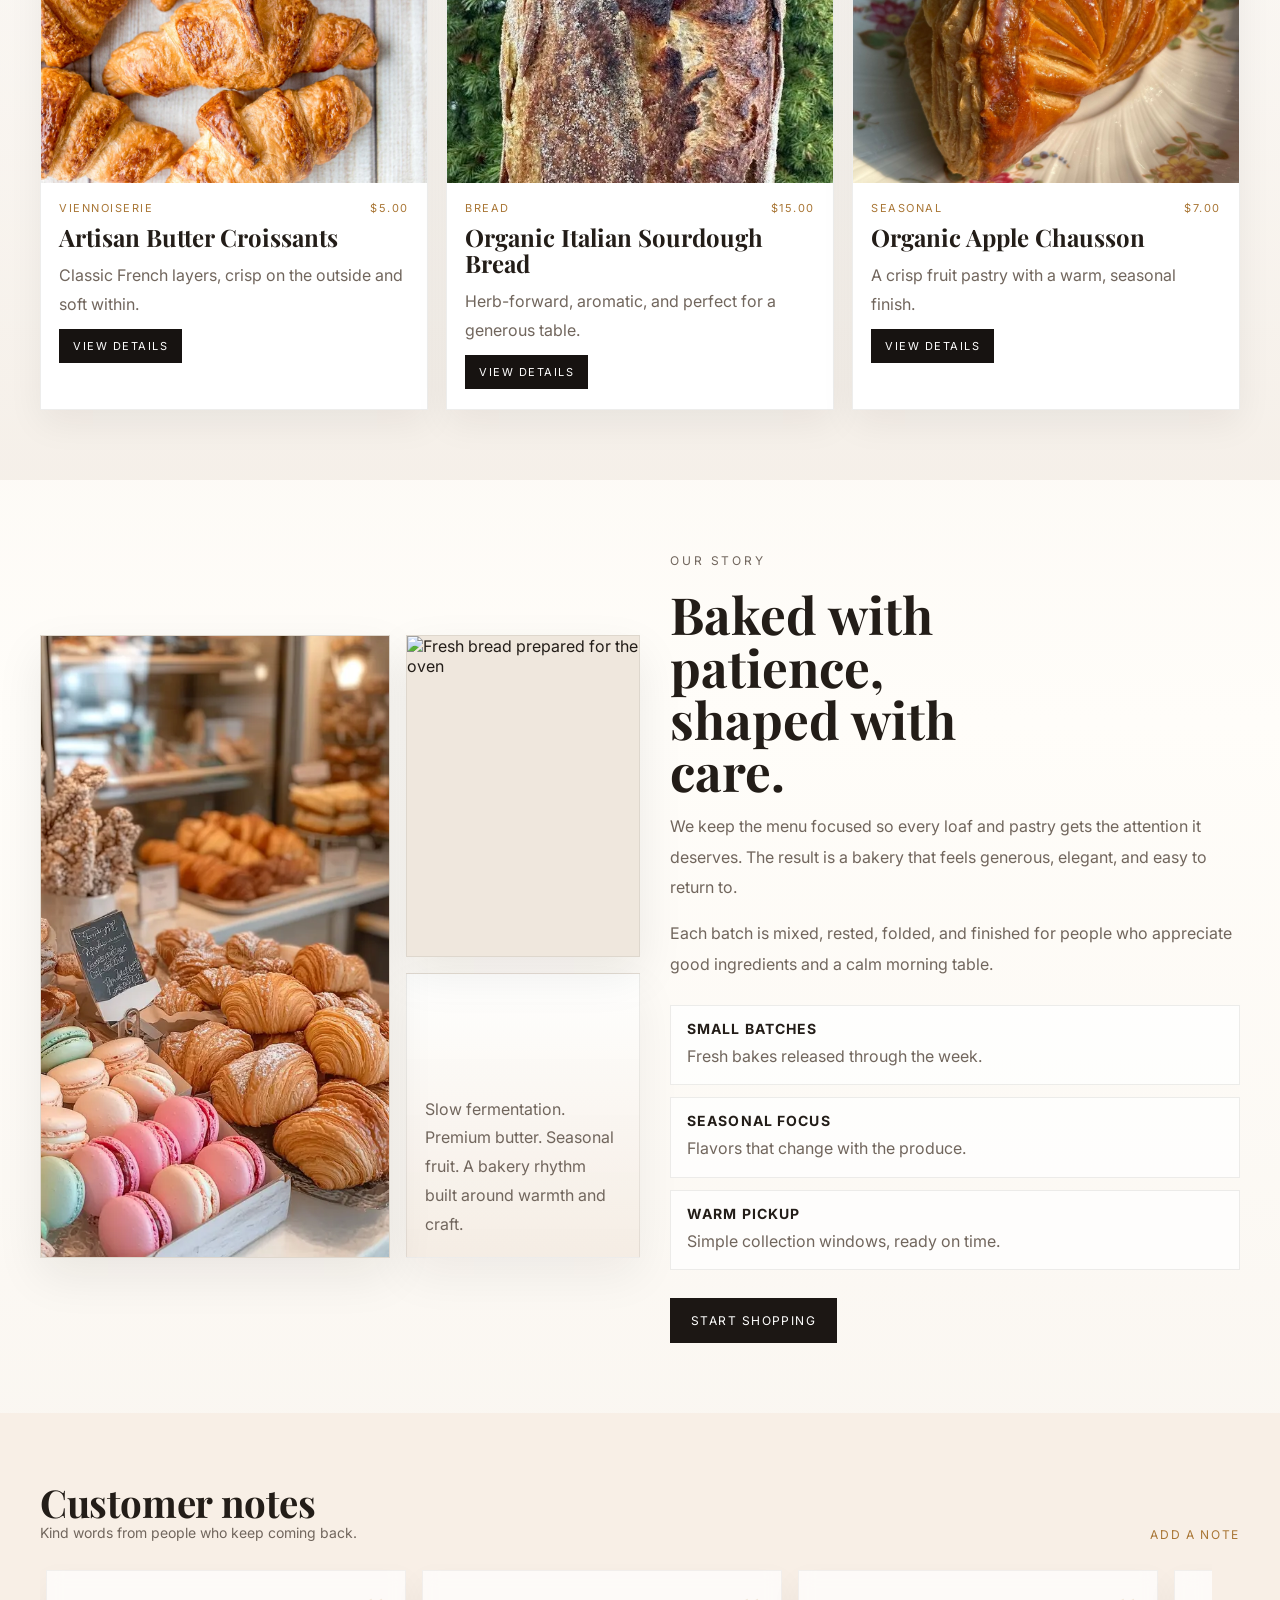
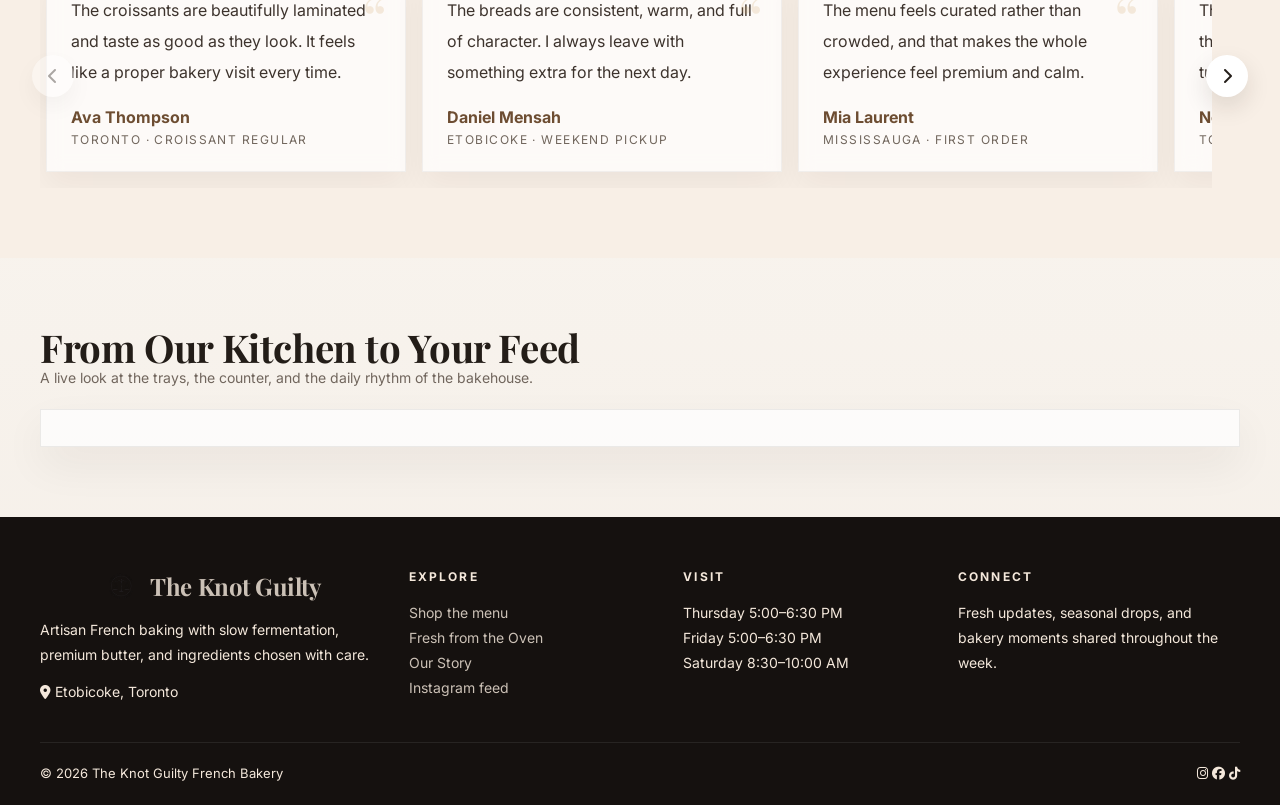
==== commit 733e118e: "Update index.html" ====
--- a/index.html
+++ b/index.html
@@ -15,9 +15,9 @@
   <header class="header home-header">
     <div class="container">
       <div class="header-start">
-        <button class="menu-toggle" id="menu-toggle" type="button" aria-label="Open menu" aria-controls="mobile-menu" aria-expanded="false">
+        <button class="menu-toggle" id="menu-toggle" type="button" aria-label="Open menu" aria-controls="mobile-menu" aria-expanded="false" style="dispaly: none;">
           <i class="fa-solid fa-bars" aria-hidden="true"></i>
-          <span>Menu</span>
+         
         </button>
         <nav class="nav nav--desktop" aria-label="Primary">
           <a href="index.html" aria-current="page">Home</a>
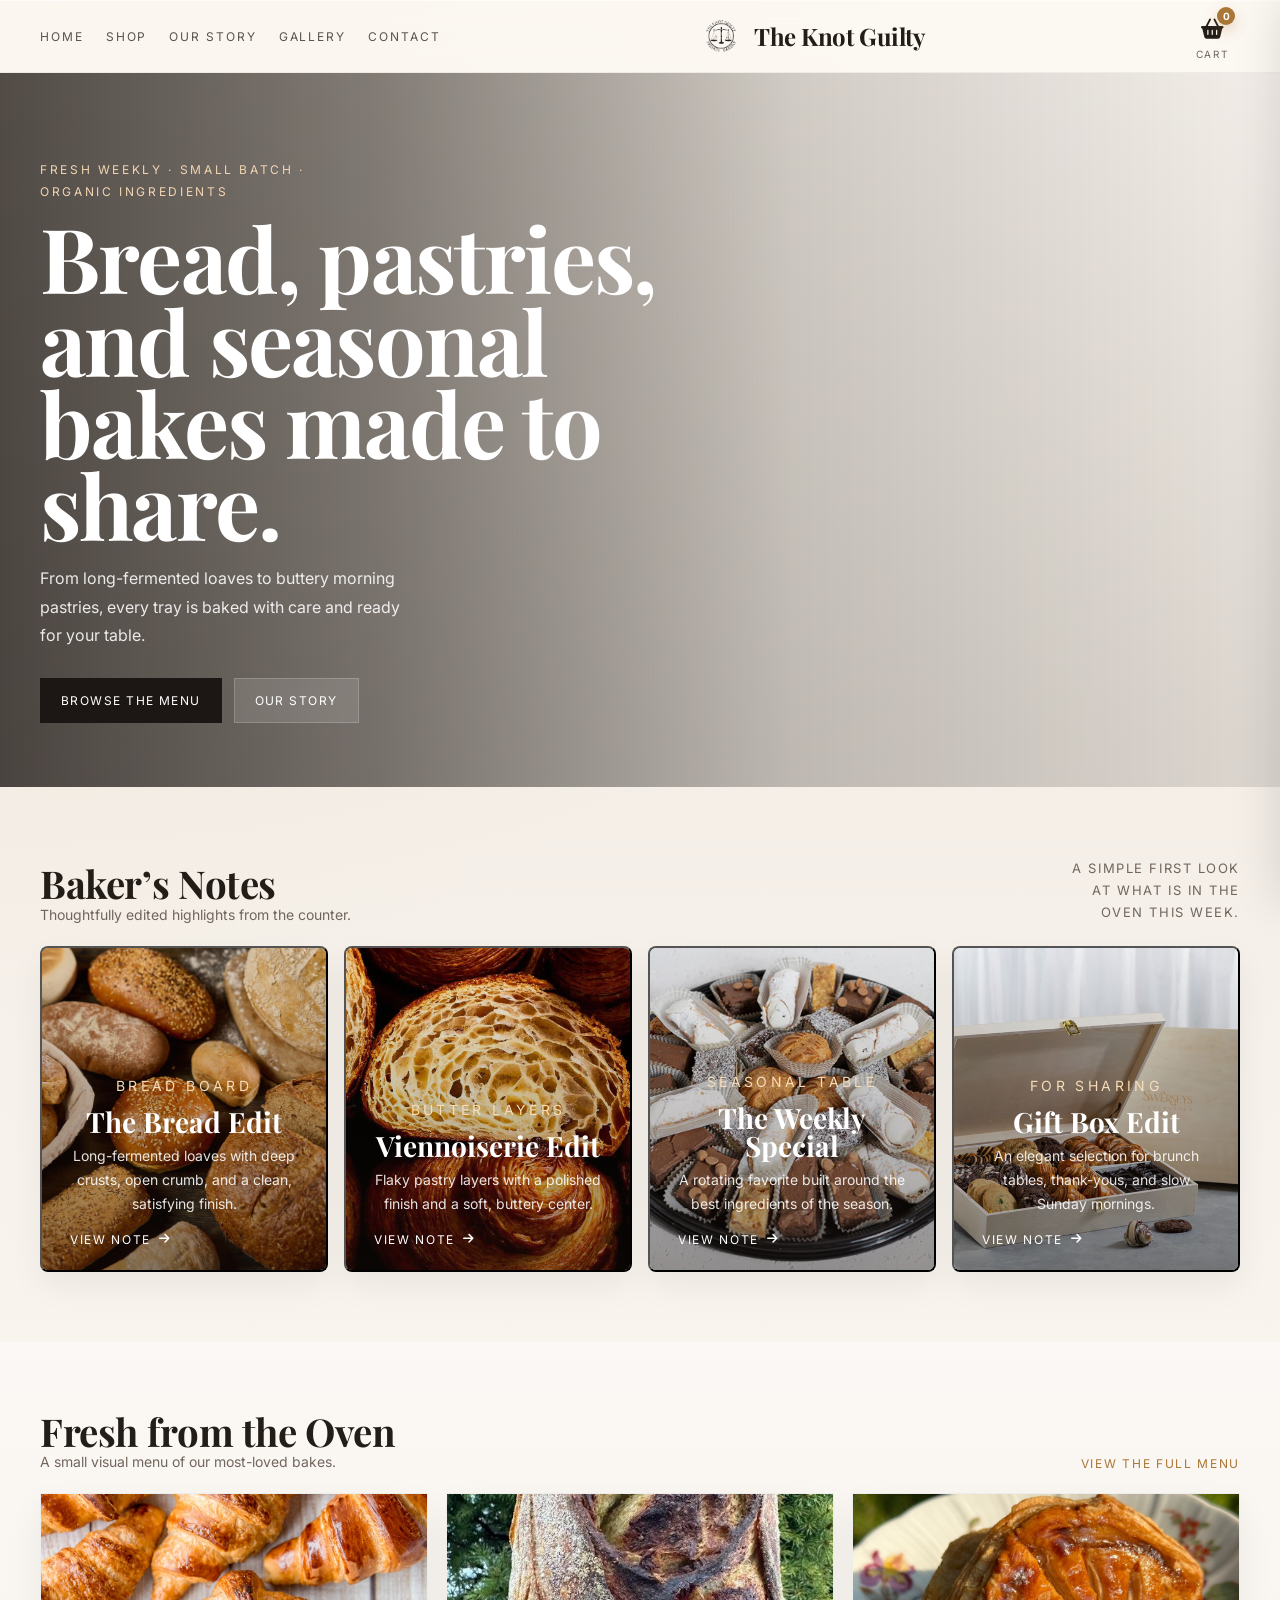
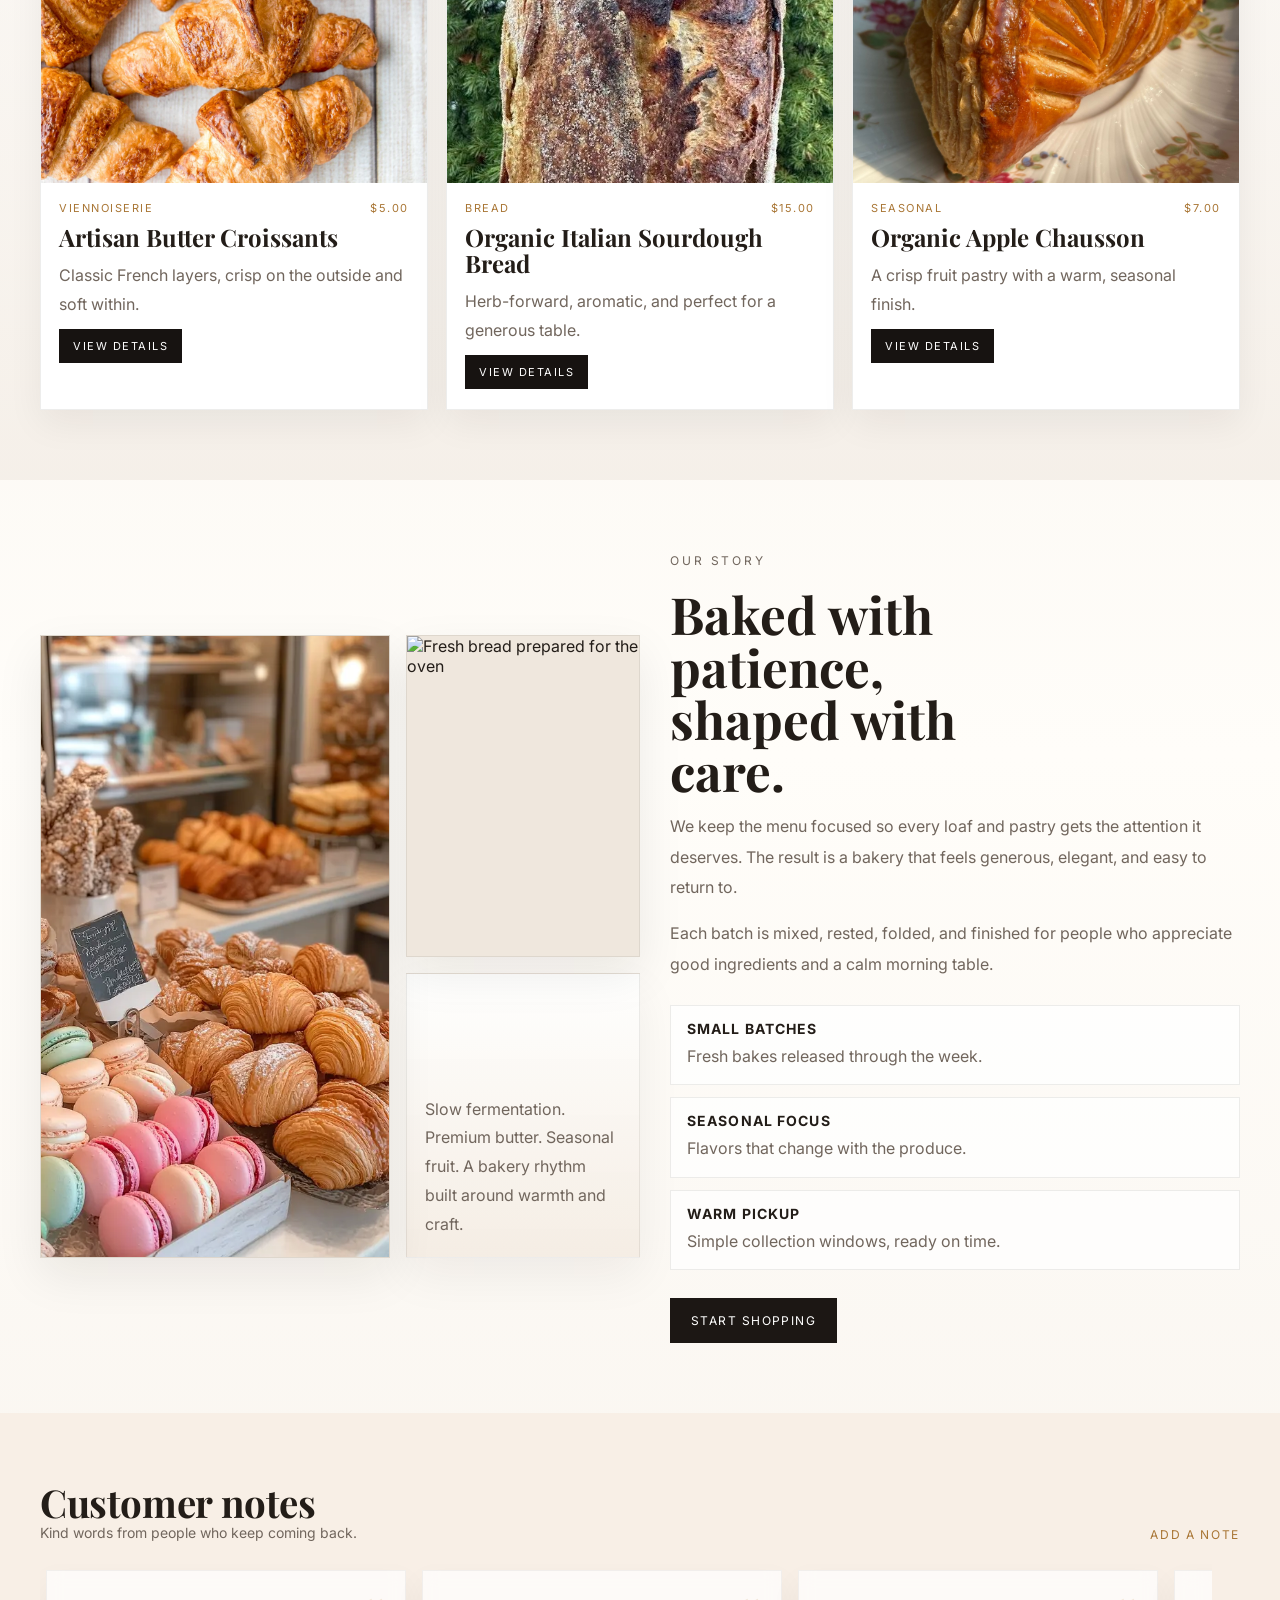
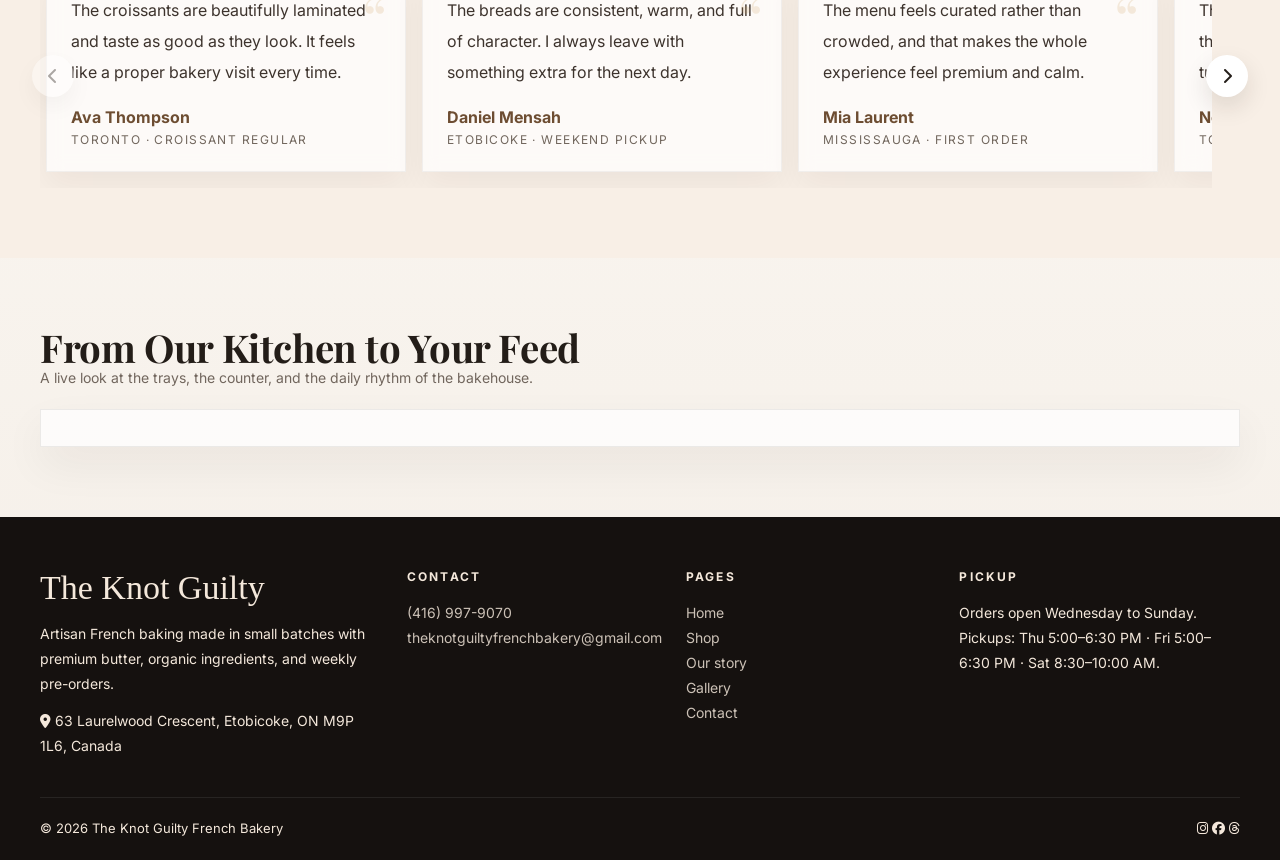
==== commit b5a53f82: "Add files via upload" ====
--- a/index.html
+++ b/index.html
@@ -15,15 +15,16 @@
   <header class="header home-header">
     <div class="container">
       <div class="header-start">
-        <button class="menu-toggle" id="menu-toggle" type="button" aria-label="Open menu" aria-controls="mobile-menu" aria-expanded="false" style="dispaly: none;">
+        <button class="menu-toggle" id="menu-toggle" type="button" aria-label="Open menu" aria-controls="mobile-menu" aria-expanded="false">
           <i class="fa-solid fa-bars" aria-hidden="true"></i>
-         
+          <span>Menu</span>
         </button>
         <nav class="nav nav--desktop" aria-label="Primary">
-          <a href="index.html" aria-current="page">Home</a>
+          <a href="index.html">Home</a>
           <a href="products.html">Shop</a>
-          <a href="#our-story">Our Story</a>
-          <a href="#feed">Feed</a>
+          <a href="index.html#our-story">Our Story</a>
+          <a href="gallery.html">Gallery</a>
+          <a href="contact.html">Contact</a>
         </nav>
       </div>
 
@@ -57,10 +58,11 @@
       </div>
 
       <nav class="mobile-menu__nav">
-        <a href="index.html" aria-current="page" data-mobile-link>Home</a>
+        <a href="index.html" data-mobile-link>Home</a>
         <a href="products.html" data-mobile-link>Shop</a>
-        <a href="#our-story" data-mobile-link>Our Story</a>
-        <a href="#feed" data-mobile-link>Feed</a>
+        <a href="index.html#our-story" data-mobile-link>Our Story</a>
+        <a href="gallery.html" data-mobile-link>Gallery</a>
+        <a href="contact.html" data-mobile-link>Contact</a>
       </nav>
 
       <div class="mobile-menu__note">
@@ -198,34 +200,35 @@
     <div class="container">
       <div class="footer-grid">
         <div class="footer-brand">
-          <a class="logo footer-logo" href="index.html" aria-label="The Knot Guilty home">
-            <img class="logo__image" src="logo.jpg" alt="The Knot Guilty logo" onerror="this.style.display='none';">
-            <span>The Knot Guilty</span>
-          </a>
-          <p>Artisan French baking with slow fermentation, premium butter, and ingredients chosen with care.</p>
-          <p><i class="fa-solid fa-location-dot"></i> Etobicoke, Toronto</p>
-        </div>
-        <div>
-          <h4>Explore</h4>
+          <div class="brand">The Knot Guilty</div>
+          <p>Artisan French baking made in small batches with premium butter, organic ingredients, and weekly pre-orders.</p>
+          <p><i class="fa-solid fa-location-dot"></i> 63 Laurelwood Crescent, Etobicoke, ON M9P 1L6, Canada</p>
+        </div>
+        <div>
+          <h4>Contact</h4>
           <ul>
-            <li><a href="products.html">Shop the menu</a></li>
-            <li><a href="#fresh-from-oven">Fresh from the Oven</a></li>
-            <li><a href="#our-story">Our Story</a></li>
-            <li><a href="#feed">Instagram feed</a></li>
+            <li><a href="tel:4169979070">(416) 997-9070</a></li>
+            <li><a href="mailto:theknotguiltyfrenchbakery@gmail.com">theknotguiltyfrenchbakery@gmail.com</a></li>
           </ul>
         </div>
         <div>
-          <h4>Visit</h4>
-          <p>Thursday 5:00–6:30 PM<br>Friday 5:00–6:30 PM<br>Saturday 8:30–10:00 AM</p>
-        </div>
-        <div>
-          <h4>Connect</h4>
-          <p>Fresh updates, seasonal drops, and bakery moments shared throughout the week.</p>
+          <h4>Pages</h4>
+          <ul>
+            <li><a href="index.html">Home</a></li>
+            <li><a href="products.html">Shop</a></li>
+            <li><a href="index.html#our-story">Our story</a></li>
+            <li><a href="gallery.html">Gallery</a></li>
+            <li><a href="contact.html">Contact</a></li>
+          </ul>
+        </div>
+        <div>
+          <h4>Pickup</h4>
+          <p>Orders open Wednesday to Sunday.<br>Pickups: Thu 5:00–6:30 PM · Fri 5:00–6:30 PM · Sat 8:30–10:00 AM.</p>
         </div>
       </div>
       <div class="footer-bottom">
         <div>© <span data-year></span> The Knot Guilty French Bakery</div>
-        <div><i class="fa-brands fa-instagram"></i> <i class="fa-brands fa-facebook"></i> <i class="fa-brands fa-tiktok"></i></div>
+        <div><i class="fa-brands fa-instagram"></i> <i class="fa-brands fa-facebook"></i> <i class="fa-brands fa-threads"></i></div>
       </div>
     </div>
   </footer>
--- a/styles.css
+++ b/styles.css
@@ -48,6 +48,7 @@
   font-size:28px;font-weight:700;letter-spacing:.03em
 }
 .logo span{display:inline-block}
+.logo__image{width:auto;height:42px;display:block;object-fit:contain;}
 .header-icons{display:flex;justify-content:flex-end;gap:16px;color:var(--muted)}
 .nav{
   display:flex;gap:22px;align-items:center;font-size:12px;letter-spacing:.16em;text-transform:uppercase;
@@ -1250,3 +1251,35 @@
     margin: 0;
   }
 }
+
+
+.contact-hero p{max-width:62ch;}
+.contact-layout{display:grid;grid-template-columns:1.05fr .95fr;gap:24px;align-items:start;}
+.contact-cards{display:grid;grid-template-columns:repeat(2,minmax(0,1fr));gap:16px;}
+.contact-card,
+.contact-panel{
+  background:rgba(255,255,255,.74);
+  border:1px solid rgba(35,29,24,.06);
+  box-shadow:0 10px 26px rgba(35,25,18,.05);
+  padding:22px;
+}
+.contact-card h3,
+.contact-panel h2{margin:0 0 10px;font-family:"Playfair Display", Georgia, serif;}
+.contact-card p,
+.contact-panel p{margin:0;color:var(--muted);line-height:1.8;}
+.contact-card a,.contact-links a{color:var(--ink);}
+.contact-aside{display:grid;gap:16px;}
+.contact-links{display:flex;flex-wrap:wrap;gap:12px;margin-top:16px;}
+.contact-links a{padding:10px 14px;border:1px solid rgba(35,29,24,.08);background:#fff;}
+.map-frame{overflow:hidden;border:1px solid rgba(35,29,24,.06);box-shadow:0 10px 26px rgba(35,25,18,.05);background:#efe8df;min-height:420px;}
+.map-frame iframe{display:block;width:100%;height:100%;min-height:420px;border:0;}
+@media (max-width: 760px){
+  .footer-grid{grid-template-columns:1fr 1fr;gap:18px;}
+  .footer-grid > div:first-child{grid-column:1 / -1;}
+  .footer-bottom{flex-direction:column;align-items:flex-start;gap:10px;}
+  .logo__image{height:34px;}
+  .contact-layout{grid-template-columns:1fr;}
+  .contact-cards{grid-template-columns:1fr;}
+  .map-frame,
+  .map-frame iframe{min-height:320px;}
+}
--- a/home.css
+++ b/home.css
@@ -2307,7 +2307,7 @@
 
 .logo__image{
   width:auto;
-  height:34px;
+  height:42px;
   display:block;
   object-fit:contain;
 }
@@ -2753,8 +2753,11 @@
   }
 
   .logo__image{
-    height:30px;
-  }
+  width:auto;
+  height:42px;
+  display:block;
+  object-fit:contain;
+}
 
   .menu-toggle{
     font-size:10px;
@@ -2829,7 +2832,7 @@
     gap:18px;
   }
 
-  .footer-brand{
+  .footer-grid > div:first-child{
     grid-column:1 / -1;
   }
 
@@ -2847,3 +2850,8 @@
     font-size:34px;
   }
 }
+
+
+@media (min-width: 761px){
+  .home-page .menu-toggle{display:none !important;}
+}
